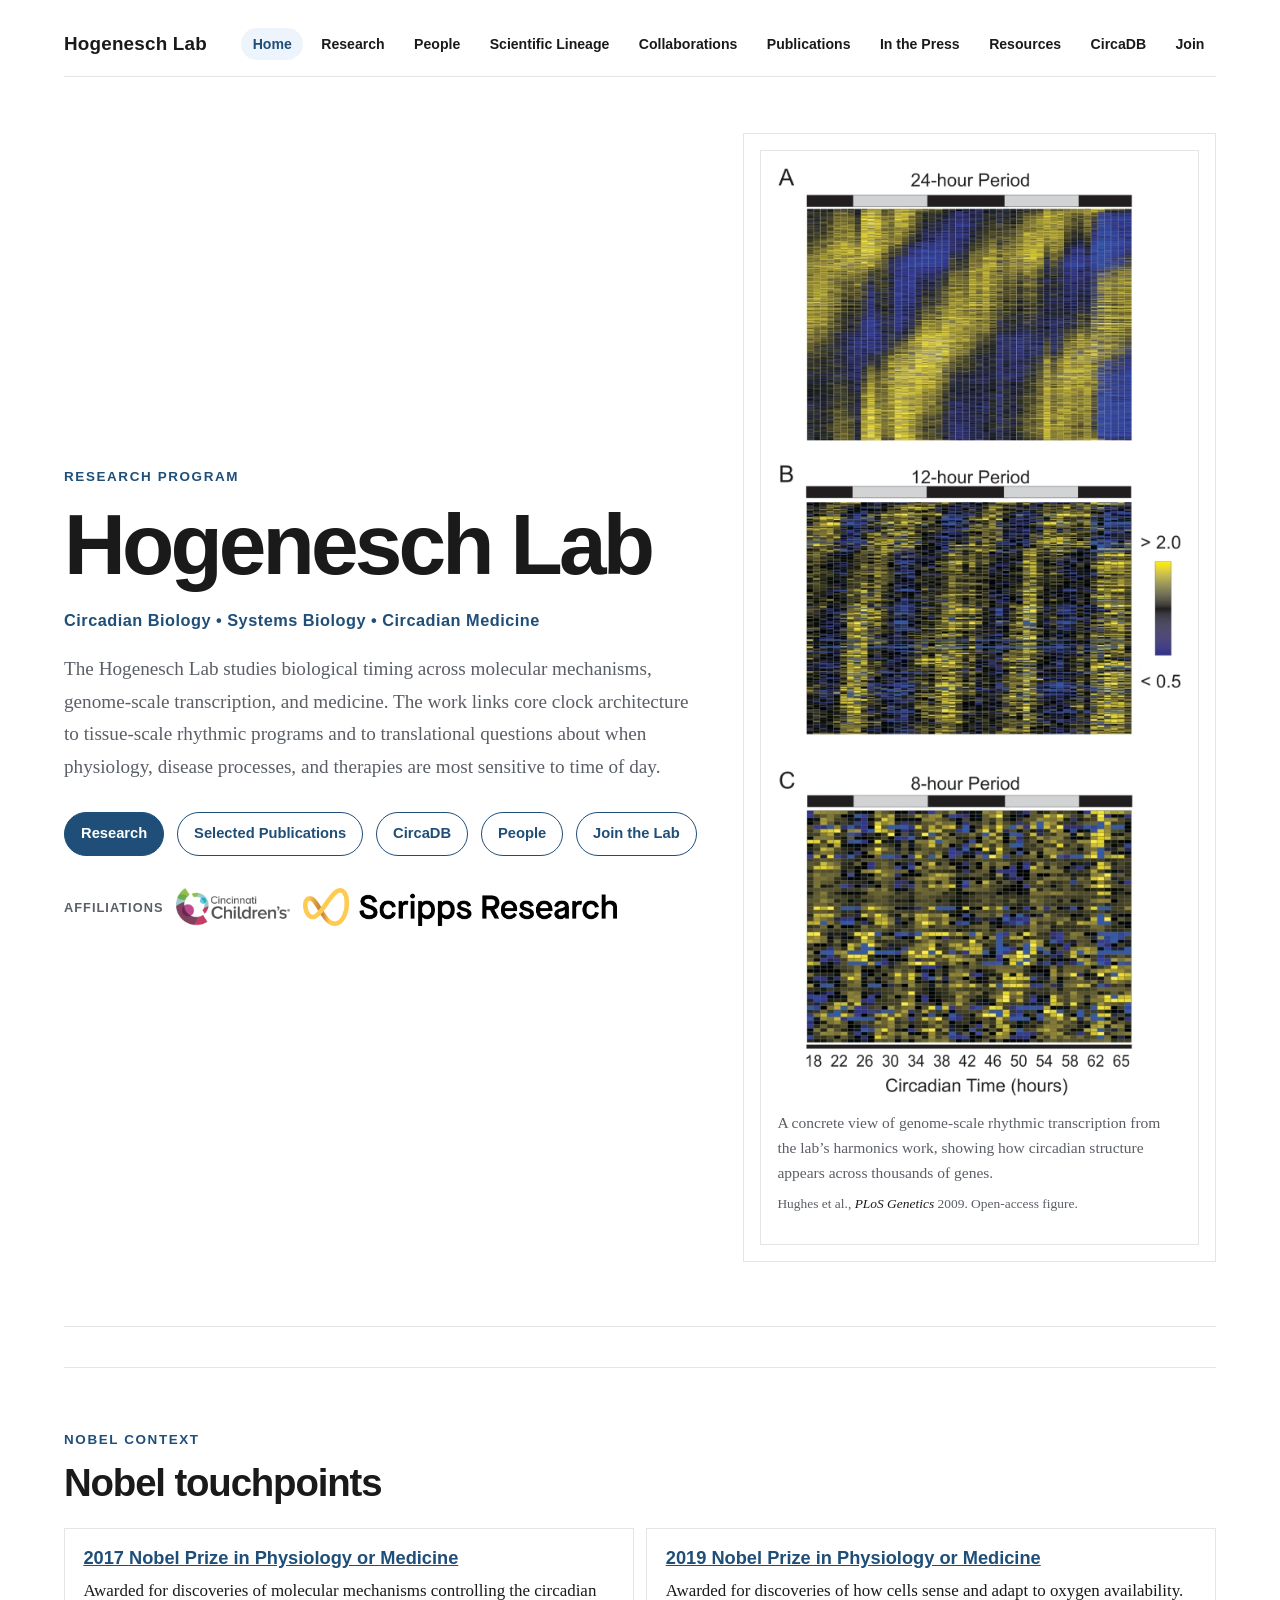
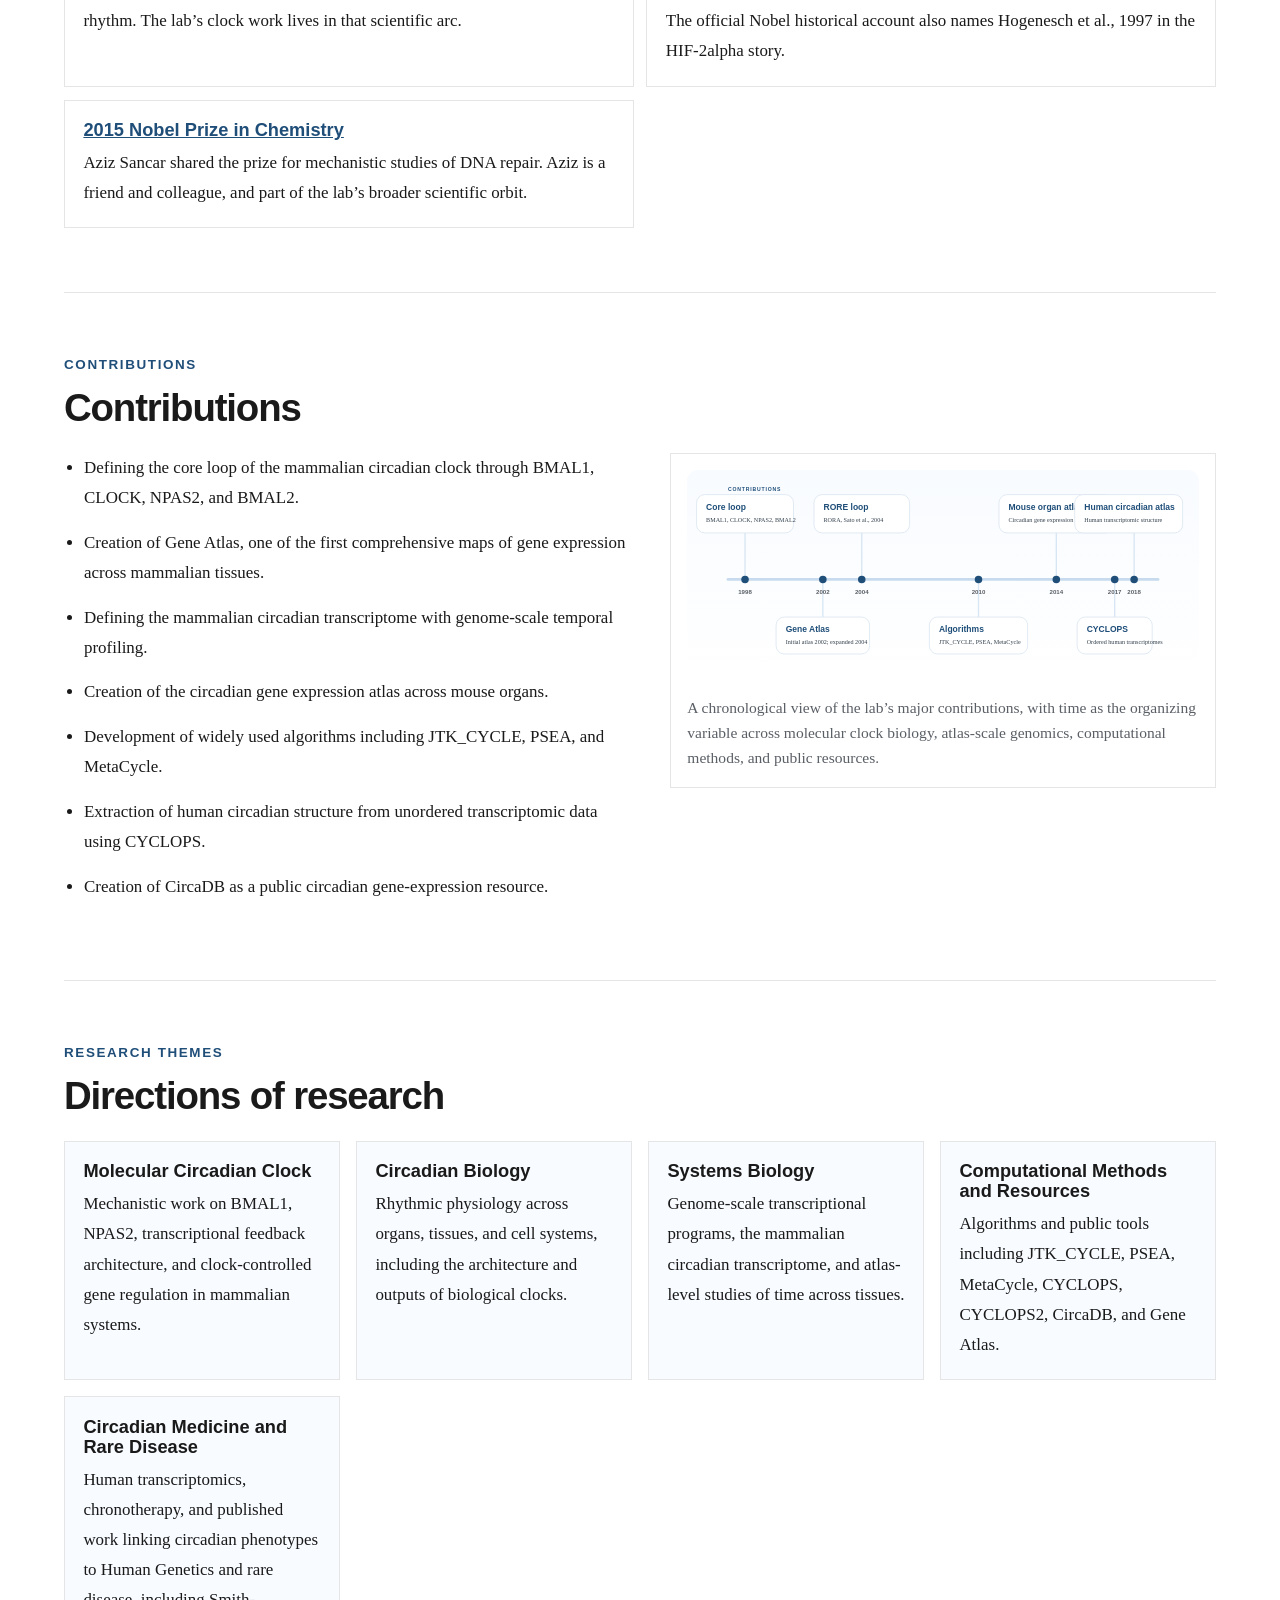
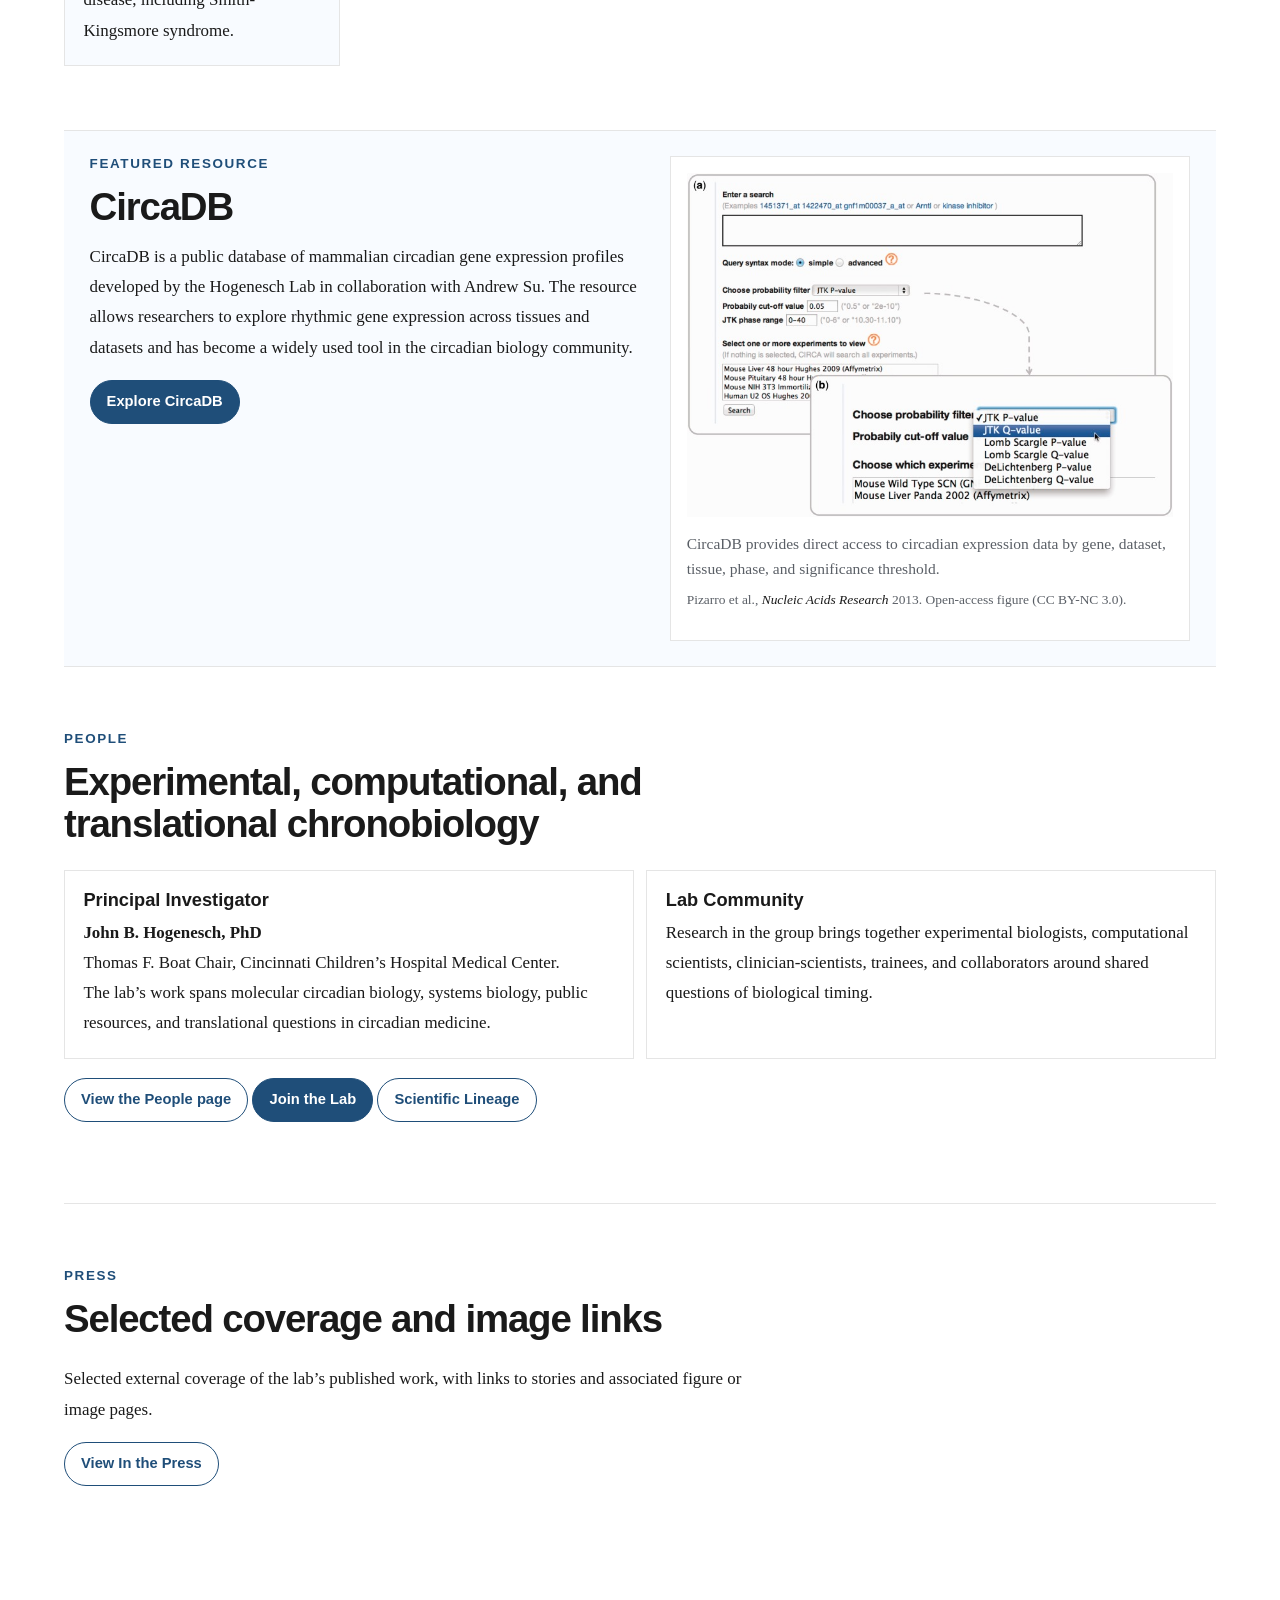
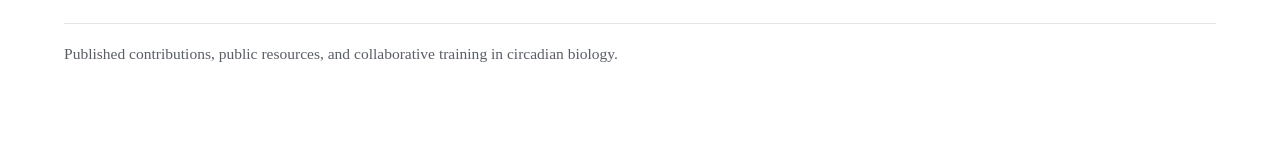
==== index.html @ 043bbde5 "Add Nobel context and HIF framing" ====
<!DOCTYPE html>
<html lang="en">
<head>
  <meta charset="utf-8">
  <meta name="viewport" content="width=device-width, initial-scale=1">
  <title>Hogenesch Lab</title>
  <meta name="description" content="Hogenesch Lab studies circadian
biology, systems biology, and circadian medicine, with contributions in
molecular clocks, functional genomics, algorithms, and public
resources.">
  <meta name="robots" content="index,follow,max-image-preview:large">
  <meta name="theme-color" content="#1f4e79">
  <link rel="canonical" href="https://hogeneschlab.org/">
  <meta property="og:type" content="website">
  <meta property="og:site_name" content="Hogenesch Lab">
  <meta property="og:title" content="Hogenesch Lab">
  <meta property="og:description" content="Hogenesch Lab studies
circadian biology, systems biology, and circadian medicine, with
contributions in molecular clocks, functional genomics, algorithms, and
public resources.">
  <meta property="og:url" content="https://hogeneschlab.org/">
  <meta property="og:image" content="https://hogeneschlab.org/assets/images/landmark-contributions-map.png?v=20260314-4">
  <meta name="twitter:card" content="summary_large_image">
  <meta name="twitter:title" content="Hogenesch Lab">
  <meta name="twitter:description" content="Hogenesch Lab studies
circadian biology, systems biology, and circadian medicine, with
contributions in molecular clocks, functional genomics, algorithms, and
public resources.">
  <meta name="twitter:image" content="https://hogeneschlab.org/assets/images/landmark-contributions-map.png?v=20260314-4">
  <link rel="stylesheet" href="styles.css?v=20260318-1">
</head>
<body>
<div class="masthead">
<a class="site-title" href="index.html">Hogenesch Lab</a>
<nav class="site-nav" aria-label="Primary">
<a class="active" href="index.html">Home</a>
<a href="research.html">Research</a> <a href="people.html">People</a>
<a href="lineage.html">Scientific Lineage</a>
<a href="collaborations.html">Collaborations</a>
<a href="publications.html">Publications</a> <a href="press.html">In the
Press</a> <a href="resources.html">Resources</a>
<a href="http://circadb.hogeneschlab.org/" target="_blank" rel="noopener">CircaDB</a>
<a href="join.html">Join</a>
</nav>
</div>
<header class="hero home-hero">
<div class="hero-copy">
<p class="eyebrow">
Research program
</p>
<h1>
Hogenesch Lab
</h1>
<p class="hero-subtitle">
Circadian Biology • Systems Biology • Circadian Medicine
</p>
<p class="lede">
The Hogenesch Lab studies biological timing across molecular mechanisms,
genome-scale transcription, and medicine. The work links core clock
architecture to tissue-scale rhythmic programs and to translational
questions about when physiology, disease processes, and therapies are
most sensitive to time of day.
</p>
<div class="hero-actions">
<p><a class="button" href="research.html">Research</a>
<a class="button button-secondary" href="publications.html">Selected
Publications</a>
<a class="button button-secondary" href="http://circadb.hogeneschlab.org/" target="_blank" rel="noopener">CircaDB</a>
<a class="button button-secondary" href="people.html">People</a>
<a class="button button-secondary" href="join.html">Join the Lab</a></p>
</div>
<div class="logo-strip">
<p><span class="logo-strip-label">Affiliations</span>
<img src="assets/images/cchmc-logo.png?v=20260309-1" alt="Cincinnati Children's Hospital Medical Center logo" />
<img src="assets/images/scripps-logo.png?v=20260309-1" alt="Scripps Research logo" /></p>
</div>
</div>
<div class="hero-media">
<figure class="feature-figure">
<img src="assets/images/hughes-2009-harmonics-heatmap.jpg?v=20260318-1" alt="Heatmap from the lab's 2009 harmonics paper showing 24-hour, 12-hour, and 8-hour transcriptional structure across mammalian genes." />
<figcaption>
A concrete view of genome-scale rhythmic transcription from the lab’s
harmonics work, showing how circadian structure appears across thousands
of genes.
</figcaption>
<p class="visual-source">
Hughes et al., <em>PLoS Genetics</em> 2009. Open-access figure.
</p>
</figure>
</div>
</header>
<section class="section">
<div class="section-head">
<p class="eyebrow">
Nobel Context
</p>
<h2>
Nobel touchpoints
</h2>
</div>
<div class="preview-grid">
<div class="preview-card">
<h3>
<a href="https://www.nobelprize.org/prizes/medicine/2017/summary/" target="_blank" rel="noopener">2017
Nobel Prize in Physiology or Medicine</a>
</h3>
<p>
Awarded for discoveries of molecular mechanisms controlling the
circadian rhythm. The lab’s clock work lives in that scientific arc.
</p>
</div>
<div class="preview-card">
<h3>
<a href="https://www.nobelprize.org/prizes/medicine/2019/summary/" target="_blank" rel="noopener">2019
Nobel Prize in Physiology or Medicine</a>
</h3>
<p>
Awarded for discoveries of how cells sense and adapt to oxygen
availability. The official Nobel historical account also names Hogenesch
et al., 1997 in the HIF-2alpha story.
</p>
</div>
<div class="preview-card">
<h3>
<a href="https://www.nobelprize.org/prizes/chemistry/2015/summary/" target="_blank" rel="noopener">2015
Nobel Prize in Chemistry</a>
</h3>
<p>
Aziz Sancar shared the prize for mechanistic studies of DNA repair. Aziz
is a friend and colleague, and part of the lab’s broader scientific
orbit.
</p>
</div>
</div>
</section>
<section class="section">
<div class="section-head">
<p class="eyebrow">
Contributions
</p>
<h2>
Contributions
</h2>
</div>
<div class="landmark-shell">
<div>
<ul class="landmark-list">
<li>
Defining the core loop of the mammalian circadian clock through BMAL1,
CLOCK, NPAS2, and BMAL2.
</li>
<li>
Creation of Gene Atlas, one of the first comprehensive maps of gene
expression across mammalian tissues.
</li>
<li>
Defining the mammalian circadian transcriptome with genome-scale
temporal profiling.
</li>
<li>
Creation of the circadian gene expression atlas across mouse organs.
</li>
<li>
Development of widely used algorithms including JTK_CYCLE, PSEA, and
MetaCycle.
</li>
<li>
Extraction of human circadian structure from unordered transcriptomic
data using CYCLOPS.
</li>
<li>
Creation of CircaDB as a public circadian gene-expression resource.
</li>
</ul>
</div>
<figure class="feature-figure">
<img src="assets/images/landmark-contributions-map.svg?v=20260318-1" alt="Chronological timeline showing the lab's contributions across clock biology, atlases, algorithms, human ordering, and public resources." />
<figcaption>
A chronological view of the lab’s major contributions, with time as the
organizing variable across molecular clock biology, atlas-scale
genomics, computational methods, and public resources.
</figcaption>
</figure>
</div>
</section>
<section class="section">
<div class="section-head">
<p class="eyebrow">
Research Themes
</p>
<h2>
Directions of research
</h2>
</div>
<div class="theme-grid">
<div class="theme-card">
<h3>
Molecular Circadian Clock
</h3>
<p>
Mechanistic work on BMAL1, NPAS2, transcriptional feedback architecture,
and clock-controlled gene regulation in mammalian systems.
</p>
</div>
<div class="theme-card">
<h3>
Circadian Biology
</h3>
<p>
Rhythmic physiology across organs, tissues, and cell systems, including
the architecture and outputs of biological clocks.
</p>
</div>
<div class="theme-card">
<h3>
Systems Biology
</h3>
<p>
Genome-scale transcriptional programs, the mammalian circadian
transcriptome, and atlas-level studies of time across tissues.
</p>
</div>
<div class="theme-card">
<h3>
Computational Methods and Resources
</h3>
<p>
Algorithms and public tools including JTK_CYCLE, PSEA, MetaCycle,
CYCLOPS, CYCLOPS2, CircaDB, and Gene Atlas.
</p>
</div>
<div class="theme-card">
<h3>
Circadian Medicine and Rare Disease
</h3>
<p>
Human transcriptomics, chronotherapy, and published work linking
circadian phenotypes to Human Genetics and rare disease, including
Smith-Kingsmore syndrome.
</p>
</div>
</div>
</section>
<section class="section feature-section">
<div class="feature-copy">
<p class="eyebrow">
Featured Resource
</p>
<h2>
CircaDB
</h2>
<p>
CircaDB is a public database of mammalian circadian gene expression
profiles developed by the Hogenesch Lab in collaboration with Andrew Su.
The resource allows researchers to explore rhythmic gene expression
across tissues and datasets and has become a widely used tool in the
circadian biology community.
</p>
<div class="feature-links">
<p><a class="button" href="http://circadb.hogeneschlab.org/" target="_blank" rel="noopener">Explore
CircaDB</a></p>
</div>
</div>
<div class="feature-media">
<figure class="feature-figure">
<img src="assets/images/circadb-query-2013.jpg?v=20260309-1" alt="Published CircaDB query interface." />
<figcaption>
CircaDB provides direct access to circadian expression data by gene,
dataset, tissue, phase, and significance threshold.
</figcaption>
<p class="visual-source">
Pizarro et al., <em>Nucleic Acids Research</em> 2013. Open-access figure
(CC BY-NC 3.0).
</p>
</figure>
</div>
</section>
<section class="section">
<div class="section-head">
<p class="eyebrow">
People
</p>
<h2>
Experimental, computational, and translational chronobiology
</h2>
</div>
<div class="preview-grid">
<div class="preview-card">
<h3>
Principal Investigator
</h3>
<p>
<strong>John B. Hogenesch, PhD</strong>
</p>
<p>
Thomas F. Boat Chair, Cincinnati Children’s Hospital Medical Center.
</p>
<p>
The lab’s work spans molecular circadian biology, systems biology,
public resources, and translational questions in circadian medicine.
</p>
</div>
<div class="preview-card">
<h3>
Lab Community
</h3>
<p>
Research in the group brings together experimental biologists,
computational scientists, clinician-scientists, trainees, and
collaborators around shared questions of biological timing.
</p>
</div>
</div>
<div class="preview-actions">
<p><a class="button button-secondary" href="people.html">View the People
page</a> <a class="button" href="join.html">Join the Lab</a>
<a class="button button-secondary" href="lineage.html">Scientific
Lineage</a></p>
</div>
</section>
<section class="section">
<div class="section-head">
<p class="eyebrow">
Press
</p>
<h2>
Selected coverage and image links
</h2>
</div>
<p>
Selected external coverage of the lab’s published work, with links to
stories and associated figure or image pages.
</p>
<p>
<a class="button button-secondary" href="press.html">View In the
Press</a>
</p>
</section>
<footer class="page-footer">
<p>
Published contributions, public resources, and collaborative training in
circadian biology.
</p>
</footer>
</body>
</html>
---- styles.css ----
:root {
  --bg: #ffffff;
  --surface: #f8fbff;
  --ink: #1a1a1a;
  --muted: #5a5f66;
  --line: #e5e5e5;
  --accent: #1f4e79;
  --accent-soft: #edf4fb;
  --serif: "Source Serif Pro", Georgia, "Times New Roman", serif;
  --sans: Inter, "Helvetica Neue", Arial, sans-serif;
}

html {
  background: var(--bg);
}

body {
  margin: 0 auto;
  max-width: 72rem;
  padding: 1.75rem 1.5rem 5rem;
  color: var(--ink);
  background: var(--bg);
  font: 1.06rem/1.78 var(--serif);
}

.masthead {
  display: flex;
  flex-wrap: wrap;
  justify-content: space-between;
  align-items: center;
  gap: 1rem 2rem;
  padding-bottom: 1rem;
  margin-bottom: 3.5rem;
  border-bottom: 1px solid var(--line);
}

.site-title {
  color: var(--ink);
  text-decoration: none;
  font: 700 1.18rem/1.2 var(--sans);
  letter-spacing: 0.01em;
}

.site-nav {
  display: flex;
  flex-wrap: wrap;
  gap: 0.4rem;
  align-items: center;
  font: 600 0.88rem/1.2 var(--sans);
}

.site-nav a {
  padding: 0.48rem 0.72rem;
  border-radius: 999px;
  color: var(--ink);
  text-decoration: none;
}

.site-nav a:hover,
.site-nav a.active {
  background: var(--accent-soft);
  color: var(--accent);
}

.hero,
.page-header {
  margin-bottom: 2.5rem;
}

.home-hero {
  display: grid;
  grid-template-columns: minmax(0, 1.15fr) minmax(18rem, 0.85fr);
  gap: 2.5rem;
  align-items: center;
  padding-bottom: 4rem;
  border-bottom: 1px solid var(--line);
}

.eyebrow {
  margin: 0 0 0.85rem;
  color: var(--accent);
  font: 700 0.84rem/1.2 var(--sans);
  letter-spacing: 0.12em;
  text-transform: uppercase;
}

h1,
h2,
h3 {
  margin: 0;
  color: var(--ink);
  font-family: var(--sans);
  line-height: 1.1;
}

h1 {
  font-size: clamp(3rem, 7vw, 5.35rem);
  letter-spacing: -0.045em;
}

h2 {
  margin-top: 2.8rem;
  margin-bottom: 0.85rem;
  font-size: clamp(1.8rem, 3vw, 2.5rem);
  letter-spacing: -0.03em;
}

h3 {
  margin-top: 1.6rem;
  margin-bottom: 0.5rem;
  font-size: 1.14rem;
}

.hero-subtitle {
  margin: 1rem 0 0;
  color: var(--accent);
  font: 600 1.02rem/1.5 var(--sans);
  letter-spacing: 0.03em;
}

.lede {
  max-width: 42rem;
  margin: 1.25rem 0 0;
  color: var(--muted);
  font-size: 1.2rem;
  line-height: 1.7;
}

p,
ul,
ol {
  max-width: 44rem;
  margin-top: 0;
}

a {
  color: var(--accent);
}

img {
  display: block;
  max-width: 100%;
  height: auto;
}

.hero-actions,
.logo-strip,
.feature-links,
.preview-actions,
.preview-grid,
.resource-grid {
  display: flex;
  flex-wrap: wrap;
  gap: 0.8rem;
}

.hero-actions {
  margin-top: 1.75rem;
}

.button {
  display: inline-block;
  padding: 0.78rem 1rem;
  border: 1px solid var(--accent);
  border-radius: 999px;
  background: var(--accent);
  color: #ffffff;
  text-decoration: none;
  font: 600 0.92rem/1.2 var(--sans);
}

.button:hover {
  background: #173b5c;
  border-color: #173b5c;
}

.button-secondary {
  background: transparent;
  color: var(--accent);
}

.button-secondary:hover {
  background: var(--accent-soft);
  color: var(--accent);
  border-color: var(--accent);
}

.logo-strip {
  align-items: center;
  margin-top: 2rem;
}

.logo-strip > p,
.hero-actions > p,
.feature-links > p,
.preview-grid > p,
.resource-grid > p {
  display: contents;
  margin: 0;
}

.logo-strip-label {
  color: var(--muted);
  font: 600 0.8rem/1.2 var(--sans);
  letter-spacing: 0.08em;
  text-transform: uppercase;
}

.logo-strip img {
  max-height: 2.4rem;
  width: auto;
}

.research-logo-strip {
  margin-top: 1.2rem;
  margin-bottom: 1.1rem;
}

.hero-media,
.feature-figure,
.preview-card,
.resource-card,
.callout {
  background: #ffffff;
  border: 1px solid var(--line);
}

.hero-media {
  padding: 1rem;
}

.feature-figure {
  margin: 0;
  padding: 1rem;
}

.feature-figure img {
  width: 100%;
}

.feature-figure figcaption {
  margin-top: 0.9rem;
  color: var(--muted);
  font-size: 0.97rem;
  line-height: 1.6;
}

.visual-source {
  margin-top: 0.55rem;
  color: var(--muted);
  font-size: 0.84rem;
  line-height: 1.5;
}

.visual-source em {
  color: var(--ink);
}

.section {
  padding: 4rem 0;
  border-top: 1px solid var(--line);
}

.section-head {
  max-width: 40rem;
  margin-bottom: 1.5rem;
}

.landmark-shell,
.feature-section {
  display: grid;
  grid-template-columns: minmax(0, 1fr) minmax(18rem, 0.95fr);
  gap: 2rem;
  align-items: start;
}

.landmark-list {
  margin: 0;
  padding-left: 1.25rem;
}

.landmark-list li {
  margin: 0 0 0.9rem;
}

.theme-grid {
  display: grid;
  grid-template-columns: repeat(auto-fit, minmax(15.5rem, 1fr));
  gap: 1rem;
}

.theme-card,
.preview-card,
.resource-card {
  padding: 1.2rem 1.15rem;
}

.theme-card p,
.preview-card p,
.resource-card p,
.callout p {
  max-width: none;
  margin-bottom: 0;
}

.section-head h2,
.theme-block h2,
.feature-copy h2,
.callout h2,
.resource-card h2 {
  margin-top: 0;
}

.theme-card h3,
.preview-card h3 {
  margin-top: 0;
}

.theme-card {
  background: var(--surface);
  border: 1px solid var(--line);
}

.feature-section {
  padding: 1.6rem;
  background: var(--surface);
}

.feature-copy p + p {
  margin-top: 0.95rem;
}

.preview-grid {
  display: grid;
  grid-template-columns: repeat(2, minmax(0, 1fr));
}

.section-link {
  margin-top: 1rem;
  font: 600 0.96rem/1.5 var(--sans);
}

.recruit-block {
  max-width: 48rem;
}

.callout {
  padding: 1rem 1.1rem;
  margin: 1.75rem 0 0;
}

.callout h2 {
  margin-bottom: 0.45rem;
  font-size: 1.15rem;
}

.callout p + p {
  margin-top: 0.6rem;
}

.callout-header {
  margin-bottom: 0.9rem;
}

.callout-header h2 {
  margin-bottom: 0;
}

.callout-body-split {
  display: grid;
  grid-template-columns: auto minmax(0, 1fr);
  gap: 1rem;
  align-items: start;
}

.callout-body-split .institution-logo {
  margin-top: 0.1rem;
}

.preview-actions {
  margin-top: 1.2rem;
}

.theme-block {
  padding: 2rem 0;
  border-top: 1px solid var(--line);
}

.theme-list {
  padding-left: 1.2rem;
  margin-bottom: 0;
}

.theme-list li {
  margin-bottom: 0.45rem;
}

.collab-heading {
  display: flex;
  align-items: center;
  gap: 1rem;
  margin-bottom: 1rem;
}

.collab-heading .eyebrow {
  margin-bottom: 0.45rem;
}

.lineage-meta {
  margin: 0.28rem 0 0;
  color: var(--accent);
  font: 600 0.9rem/1.5 var(--sans);
}

.institution-logo {
  display: block;
  width: auto;
  max-width: 13rem;
  max-height: 3.2rem;
}

.resource-grid {
  display: grid;
  grid-template-columns: repeat(3, minmax(0, 1fr));
  gap: 1rem;
  margin-top: 1.2rem;
}

.resource-card-featured {
  background: var(--surface);
  border-color: #cfdceb;
}

.resource-card h2 {
  font-size: 1.16rem;
  letter-spacing: -0.01em;
}

.resource-icon {
  display: block;
  width: 3rem;
  height: 3rem;
  margin-bottom: 0.8rem;
}

.press-links {
  display: grid;
  gap: 0.7rem;
  max-width: 48rem;
}

.press-figure,
.section-figure {
  margin: 1rem 0 1.15rem;
  max-width: 25rem;
}

.press-figure img,
.section-figure img {
  display: block;
  width: 100%;
  height: auto;
  border: 1px solid var(--line);
  background: #ffffff;
}

.press-figure figcaption,
.section-figure figcaption {
  margin-top: 0.45rem;
  color: var(--muted);
  font-size: 0.92rem;
}

.press-link {
  display: inline-flex;
  align-items: center;
  gap: 0.75rem;
  text-decoration: none;
}

.press-mark {
  display: inline-flex;
  min-width: 3.35rem;
  min-height: 2.2rem;
  align-items: center;
  justify-content: center;
  padding: 0.25rem 0.5rem;
  border-radius: 0.6rem;
  border: 1px solid var(--line);
  background: #ffffff;
  flex: 0 0 auto;
}

.press-source-logo {
  display: block;
  max-width: 1.5rem;
  max-height: 1.5rem;
  width: auto;
  height: auto;
}

.press-source-logo-wide {
  max-width: 5.75rem;
  max-height: 1.4rem;
}

.press-source-fallback {
  display: inline-flex;
  align-items: center;
  justify-content: center;
  min-width: 3.35rem;
  min-height: 2.2rem;
  padding: 0.25rem 0.5rem;
  border-radius: 0.6rem;
  border: 1px solid var(--line);
  background: var(--accent-soft);
  color: var(--accent);
  font: 700 0.68rem/1 var(--sans);
  letter-spacing: 0.04em;
  text-align: center;
  white-space: nowrap;
}

.publication-icon-row {
  display: flex;
  flex-wrap: wrap;
  gap: 0.75rem;
  margin: 1rem 0 1.15rem;
}

.publication-icon-row .resource-icon {
  width: 2.5rem;
  height: 2.5rem;
  margin-bottom: 0;
}

.pub-title-with-icon {
  display: inline-flex;
  align-items: center;
  gap: 0.28rem;
}

.pub-inline-icon {
  display: inline-block;
  width: 0.95rem;
  height: 0.95rem;
  min-width: 0.95rem;
  min-height: 0.95rem;
  flex: 0 0 auto;
  vertical-align: -0.06em;
}

.alumni-grid {
  margin-top: 1.2rem;
}

.alumni-card h3 {
  margin-top: 0;
  margin-bottom: 0.35rem;
}

.alumni-role,
.alumni-current,
.alumni-links {
  max-width: none;
}

.alumni-role {
  margin: 0;
  white-space: nowrap;
  color: var(--accent);
  font: 600 0.92rem/1.5 var(--sans);
}

.alumni-current {
  margin-top: 0.55rem;
}

.alumni-links {
  margin-top: 0.8rem;
  font: 600 0.9rem/1.5 var(--sans);
}

.alumni-links a + a {
  margin-left: 0.7rem;
}

.profile-links {
  margin-top: 0.8rem;
  font: 600 0.92rem/1.5 var(--sans);
}

.profile-links a + a {
  margin-left: 0.85rem;
}

.inline-icon {
  width: 0.95rem;
  height: 0.95rem;
  margin-left: 0.3rem;
  vertical-align: -0.08rem;
}

.alumni-intro {
  max-width: 52rem;
}

.alumni-group {
  padding-top: 1.6rem;
  border-top: 1px solid var(--line);
}

.alumni-group h3 {
  margin-top: 0;
}

.alumni-headline {
  display: grid;
  grid-template-columns: minmax(0, 1fr) auto;
  align-items: baseline;
  column-gap: 1.4rem;
  row-gap: 0.2rem;
}

.alumni-headline strong {
  min-width: 0;
}

.alumni-role {
  justify-self: end;
}

@media (max-width: 720px) {
  .alumni-headline {
    grid-template-columns: 1fr;
    row-gap: 0.1rem;
  }

  .alumni-role {
    justify-self: start;
  }
}

.alumni-list {
  list-style: none;
  margin: 0.9rem 0 0;
  padding: 0;
}

.alumni-list li {
  display: flex;
  flex-direction: column;
  padding: 0.85rem 0;
  border-bottom: 1px solid var(--line);
}

.alumni-list li:last-child {
  border-bottom: 0;
}

.alumni-meta,
.alumni-current-line,
.alumni-honor,
.alumni-entry-links {
  display: block;
  max-width: none;
}

.alumni-meta {
  order: 3;
  margin-top: 0.12rem;
  color: var(--muted);
  font: 500 0.9rem/1.5 var(--sans);
}

.alumni-list-current .alumni-meta {
  color: var(--accent);
  font-weight: 600;
}

.alumni-current-line {
  order: 2;
  margin-top: 0.3rem;
  color: var(--ink);
  font: 600 0.95rem/1.55 var(--sans);
  position: relative;
  padding-left: 1.35rem;
}

.alumni-current-line::before {
  content: "";
  position: absolute;
  left: 0;
  top: 0.34rem;
  width: 0.88rem;
  height: 0.88rem;
  background: no-repeat center/contain url("data:image/svg+xml,%3Csvg xmlns='http://www.w3.org/2000/svg' viewBox='0 0 16 16'%3E%3Cpath fill='%231f4e79' d='M5 2.5A1.5 1.5 0 0 1 6.5 1h3A1.5 1.5 0 0 1 11 2.5V4h1.75A1.25 1.25 0 0 1 14 5.25v6.5A1.25 1.25 0 0 1 12.75 13h-9.5A1.25 1.25 0 0 1 2 11.75v-6.5A1.25 1.25 0 0 1 3.25 4H5V2.5ZM6 4h4V2.75a.25.25 0 0 0-.25-.25h-3.5A.25.25 0 0 0 6 2.75V4Z'/%3E%3C/svg%3E");
  opacity: 0.82;
}

.alumni-honor {
  order: 4;
  margin-top: 0.22rem;
  color: var(--accent);
  font: 600 0.88rem/1.5 var(--sans);
}

.alumni-entry-links {
  order: 5;
  margin-top: 0.4rem;
  font: 600 0.88rem/1.5 var(--sans);
}

.placeholder {
  color: var(--muted);
  font-style: italic;
}

.name-grid {
  display: grid;
  grid-template-columns: repeat(2, minmax(0, 1fr));
  gap: 0.35rem 1.4rem;
  padding-left: 1.2rem;
}

.page-footer {
  margin-top: 3.5rem;
  padding-top: 1rem;
  border-top: 1px solid var(--line);
  color: var(--muted);
  font-size: 0.97rem;
}

@media (max-width: 60rem) {
  .home-hero,
  .landmark-shell,
  .feature-section,
  .resource-grid,
  .theme-grid,
  .preview-grid {
    grid-template-columns: 1fr;
  }
}

@media (max-width: 42rem) {
  body {
    padding: 1.15rem 1rem 3.5rem;
  }

  .masthead {
    margin-bottom: 2.5rem;
  }

  h1 {
    font-size: 2.8rem;
  }

  .lede {
    font-size: 1.1rem;
  }

  .button {
    width: 100%;
    text-align: center;
  }

  .collab-heading {
    flex-direction: column;
    align-items: flex-start;
  }

  .callout-body-split {
    grid-template-columns: 1fr;
  }

  .name-grid {
    grid-template-columns: 1fr;
  }
}
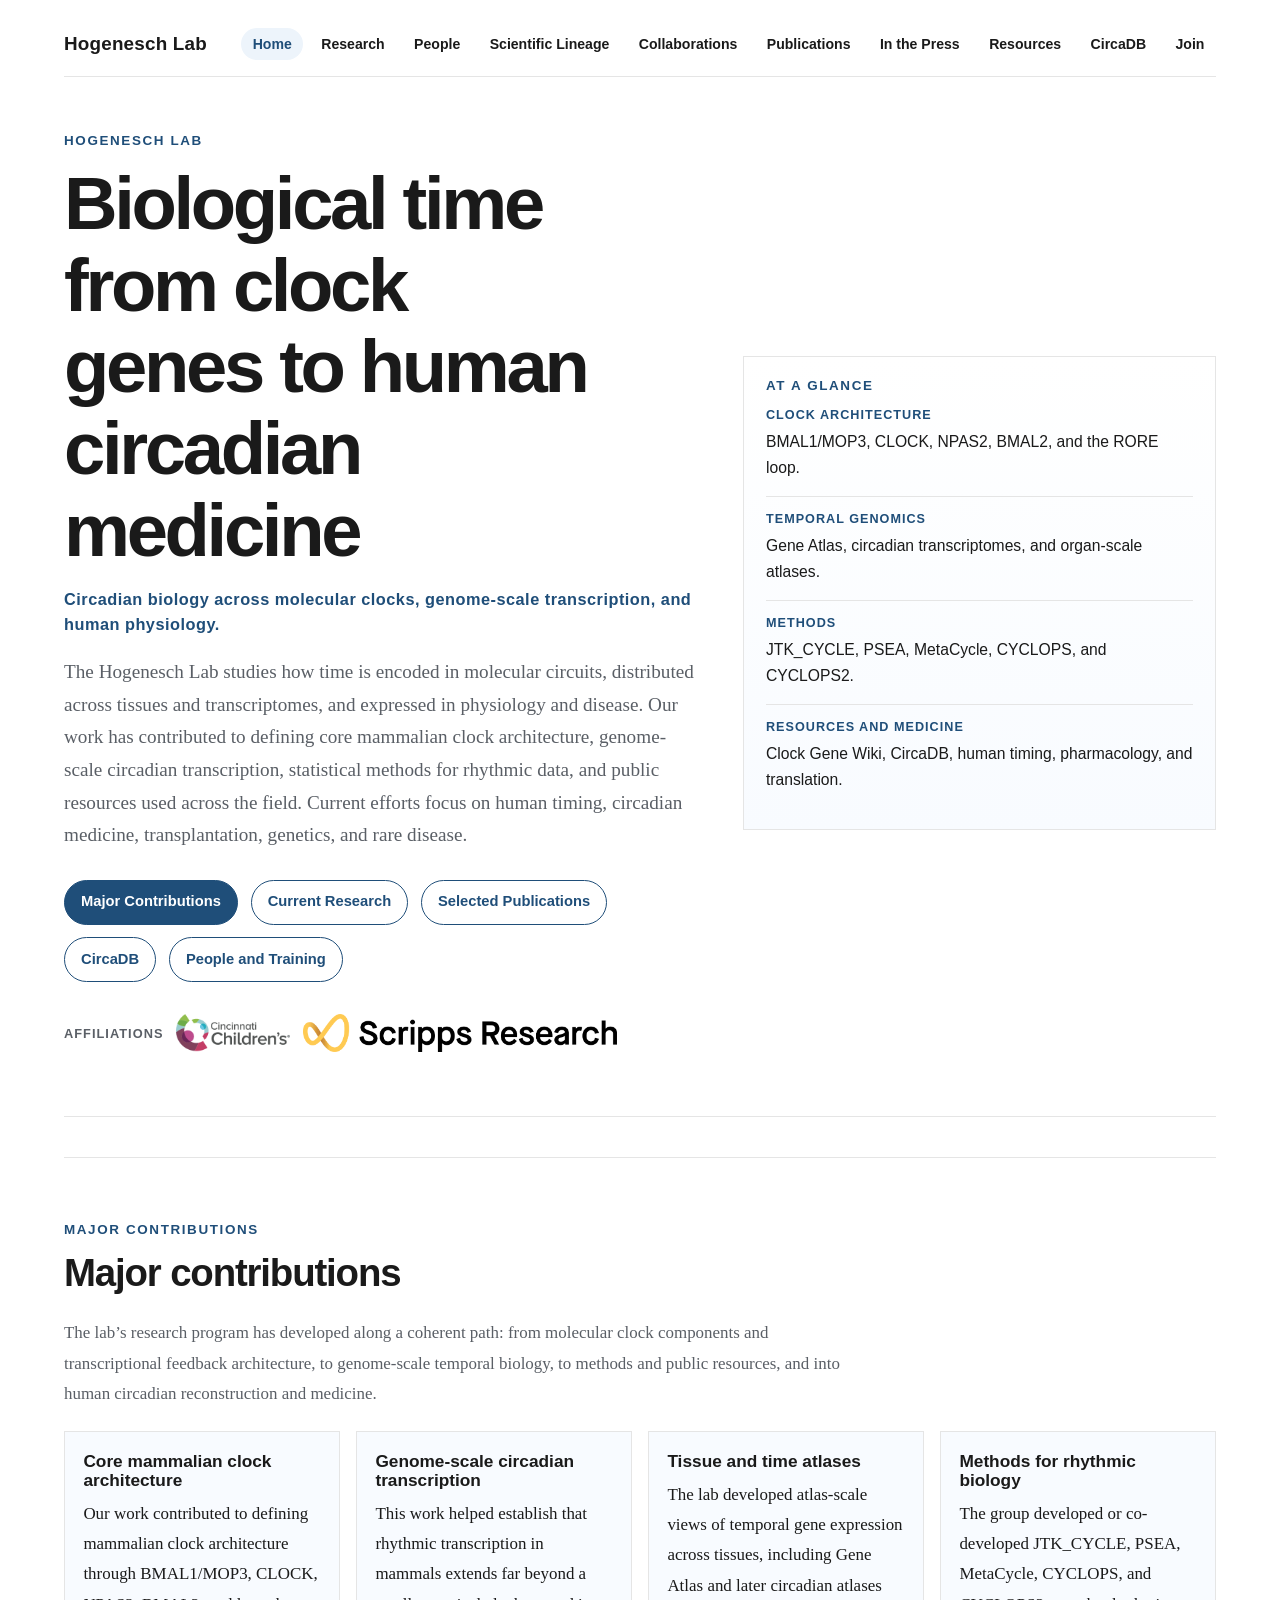
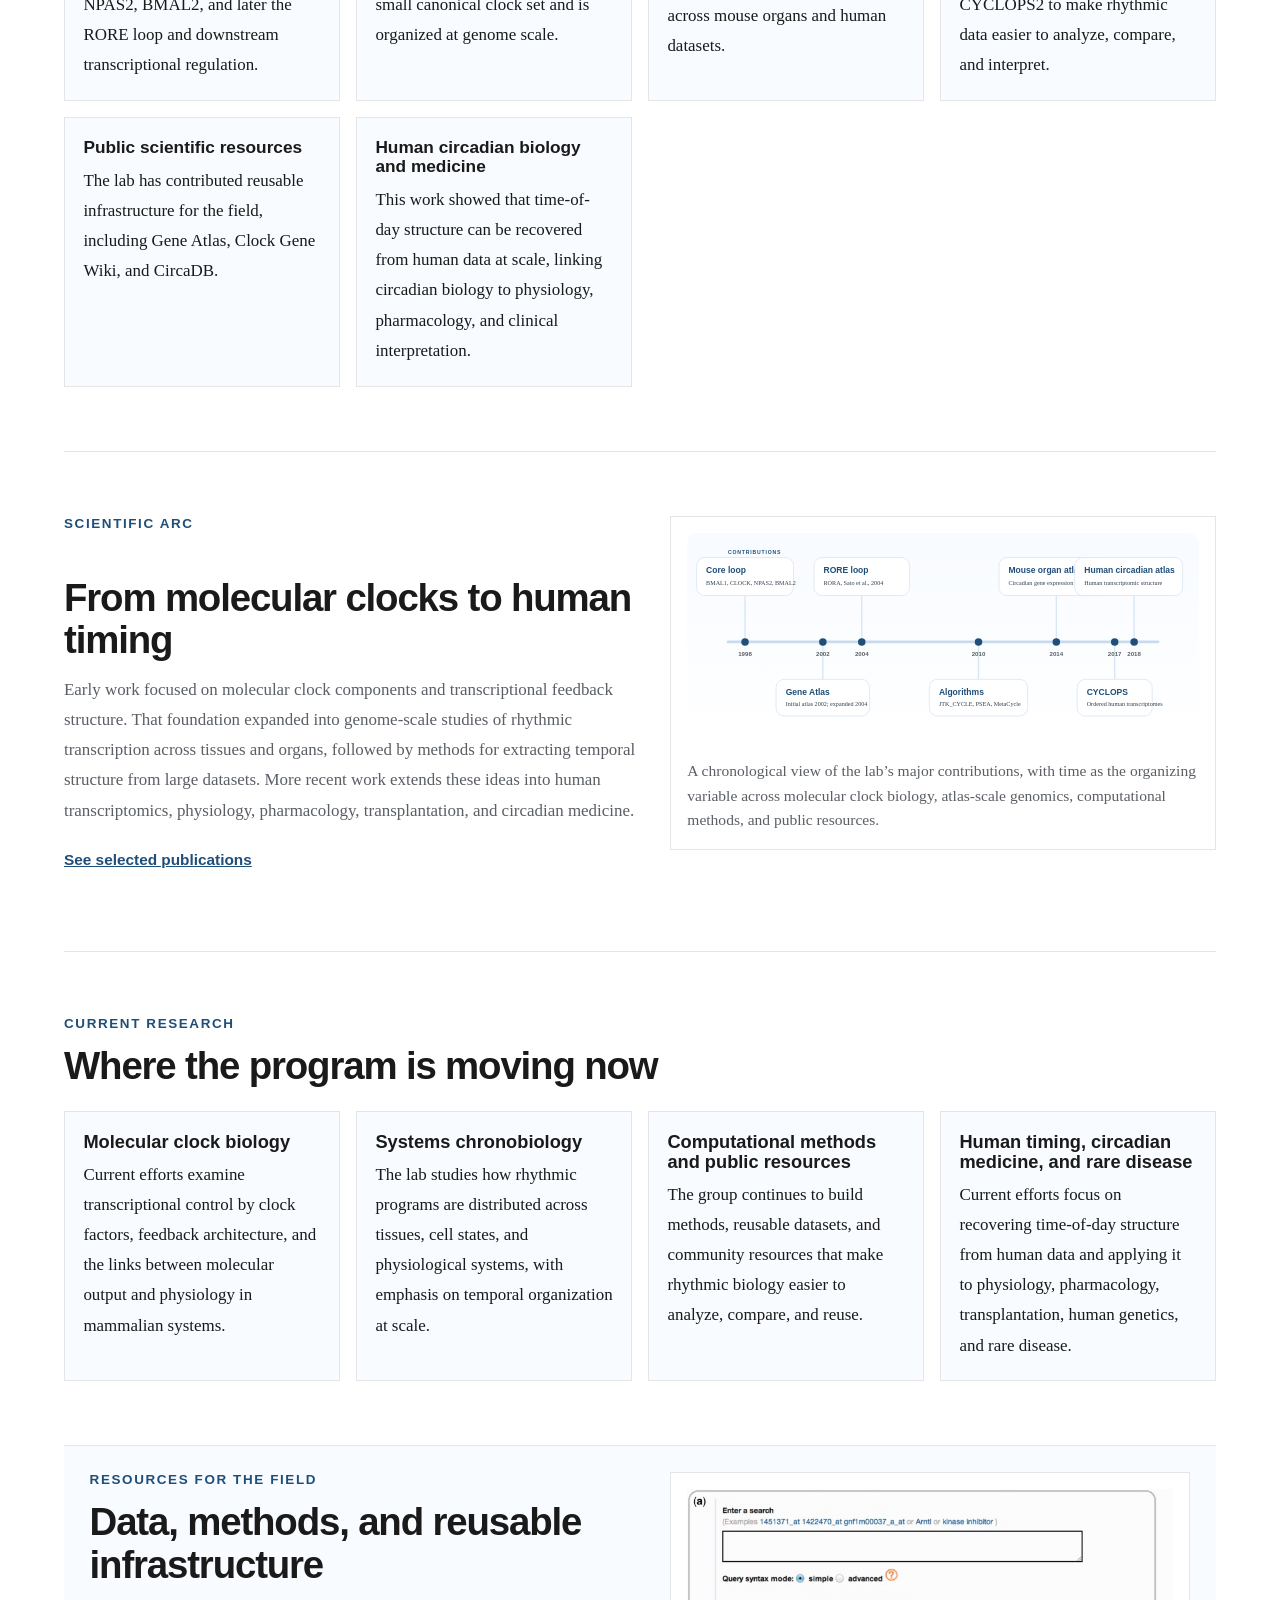
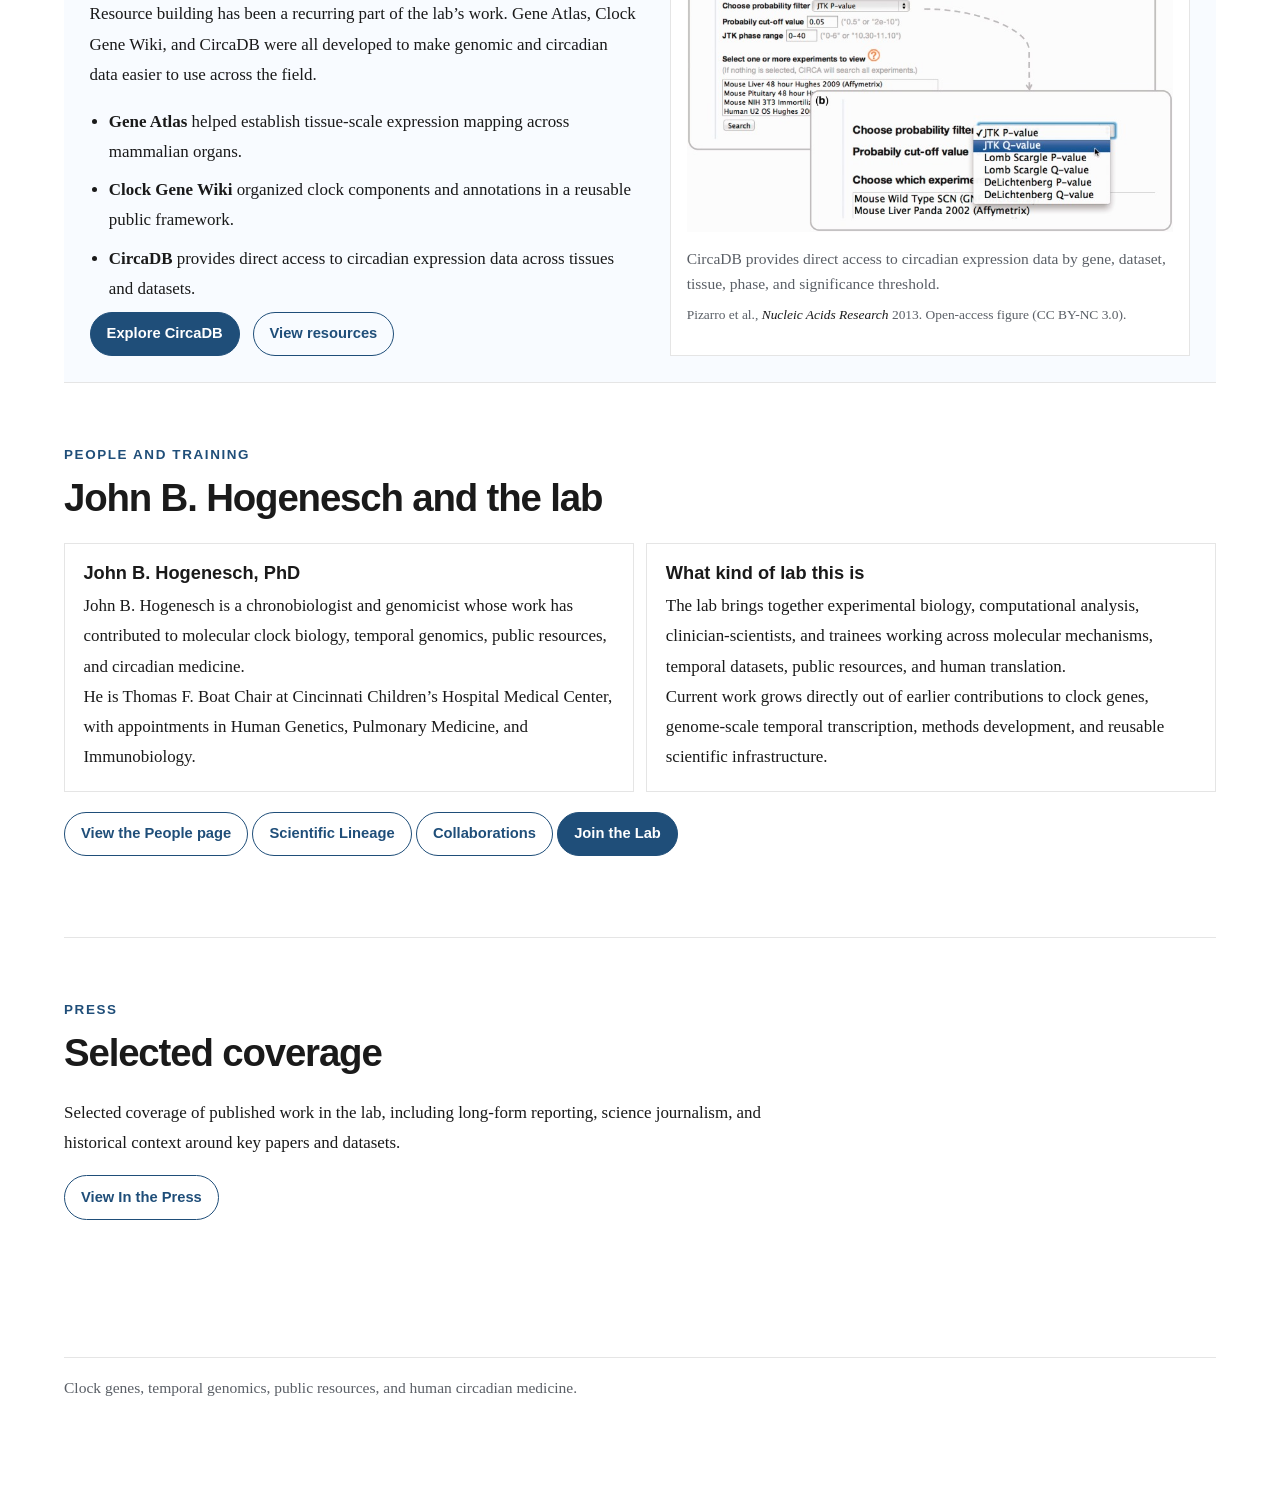
==== commit 00d081de: "Rewrite homepage for clearer scientific arc and major contributions" ====
--- a/index.html
+++ b/index.html
@@ -4,10 +4,10 @@
   <meta charset="utf-8">
   <meta name="viewport" content="width=device-width, initial-scale=1">
   <title>Hogenesch Lab</title>
-  <meta name="description" content="Hogenesch Lab studies circadian
-biology, systems biology, and circadian medicine, with contributions in
-molecular clocks, functional genomics, algorithms, and public
-resources.">
+  <meta name="description" content="Hogenesch Lab studies biological
+time from molecular clock genes to human circadian medicine, with
+contributions in clock architecture, temporal genomics, methods, and
+public resources.">
   <meta name="robots" content="index,follow,max-image-preview:large">
   <meta name="theme-color" content="#1f4e79">
   <link rel="canonical" href="https://hogeneschlab.org/">
@@ -15,19 +15,19 @@
   <meta property="og:site_name" content="Hogenesch Lab">
   <meta property="og:title" content="Hogenesch Lab">
   <meta property="og:description" content="Hogenesch Lab studies
-circadian biology, systems biology, and circadian medicine, with
-contributions in molecular clocks, functional genomics, algorithms, and
-public resources.">
+biological time from molecular clock genes to human circadian medicine,
+with contributions in clock architecture, temporal genomics, methods,
+and public resources.">
   <meta property="og:url" content="https://hogeneschlab.org/">
   <meta property="og:image" content="https://hogeneschlab.org/assets/images/landmark-contributions-map.png?v=20260314-4">
   <meta name="twitter:card" content="summary_large_image">
   <meta name="twitter:title" content="Hogenesch Lab">
   <meta name="twitter:description" content="Hogenesch Lab studies
-circadian biology, systems biology, and circadian medicine, with
-contributions in molecular clocks, functional genomics, algorithms, and
-public resources.">
+biological time from molecular clock genes to human circadian medicine,
+with contributions in clock architecture, temporal genomics, methods,
+and public resources.">
   <meta name="twitter:image" content="https://hogeneschlab.org/assets/images/landmark-contributions-map.png?v=20260314-4">
-  <link rel="stylesheet" href="styles.css?v=20260318-1">
+  <link rel="stylesheet" href="styles.css?v=20260328-1">
 </head>
 <body>
 <div class="masthead">
@@ -46,28 +46,33 @@
 <header class="hero home-hero">
 <div class="hero-copy">
 <p class="eyebrow">
-Research program
+Hogenesch Lab
 </p>
 <h1>
-Hogenesch Lab
+Biological time from clock genes to human circadian medicine
 </h1>
 <p class="hero-subtitle">
-Circadian Biology • Systems Biology • Circadian Medicine
+Circadian biology across molecular clocks, genome-scale transcription,
+and human physiology.
 </p>
 <p class="lede">
-The Hogenesch Lab studies biological timing across molecular mechanisms,
-genome-scale transcription, and medicine. The work links core clock
-architecture to tissue-scale rhythmic programs and to translational
-questions about when physiology, disease processes, and therapies are
-most sensitive to time of day.
+The Hogenesch Lab studies how time is encoded in molecular circuits,
+distributed across tissues and transcriptomes, and expressed in
+physiology and disease. Our work has contributed to defining core
+mammalian clock architecture, genome-scale circadian transcription,
+statistical methods for rhythmic data, and public resources used across
+the field. Current efforts focus on human timing, circadian medicine,
+transplantation, genetics, and rare disease.
 </p>
 <div class="hero-actions">
-<p><a class="button" href="research.html">Research</a>
+<p><a class="button" href="#contributions">Major Contributions</a>
+<a class="button button-secondary" href="#current-research">Current
+Research</a>
 <a class="button button-secondary" href="publications.html">Selected
 Publications</a>
 <a class="button button-secondary" href="http://circadb.hogeneschlab.org/" target="_blank" rel="noopener">CircaDB</a>
-<a class="button button-secondary" href="people.html">People</a>
-<a class="button button-secondary" href="join.html">Join the Lab</a></p>
+<a class="button button-secondary" href="people.html">People and
+Training</a></p>
 </div>
 <div class="logo-strip">
 <p><span class="logo-strip-label">Affiliations</span>
@@ -75,103 +80,143 @@
 <img src="assets/images/scripps-logo.png?v=20260309-1" alt="Scripps Research logo" /></p>
 </div>
 </div>
-<div class="hero-media">
-<figure class="feature-figure">
-<img src="assets/images/hughes-2009-harmonics-heatmap.jpg?v=20260318-1" alt="Heatmap from the lab's 2009 harmonics paper showing 24-hour, 12-hour, and 8-hour transcriptional structure across mammalian genes." />
-<figcaption>
-A concrete view of genome-scale rhythmic transcription from the lab’s
-harmonics work, showing how circadian structure appears across thousands
-of genes.
-</figcaption>
-<p class="visual-source">
-Hughes et al., <em>PLoS Genetics</em> 2009. Open-access figure.
-</p>
-</figure>
+<div class="hero-panel">
+<p class="eyebrow">
+At a glance
+</p>
+<div class="signal-list">
+<div class="signal-item">
+<p class="signal-label">
+Clock architecture
+</p>
+<p>
+BMAL1/MOP3, CLOCK, NPAS2, BMAL2, and the RORE loop.
+</p>
+</div>
+<div class="signal-item">
+<p class="signal-label">
+Temporal genomics
+</p>
+<p>
+Gene Atlas, circadian transcriptomes, and organ-scale atlases.
+</p>
+</div>
+<div class="signal-item">
+<p class="signal-label">
+Methods
+</p>
+<p>
+JTK_CYCLE, PSEA, MetaCycle, CYCLOPS, and CYCLOPS2.
+</p>
+</div>
+<div class="signal-item">
+<p class="signal-label">
+Resources and medicine
+</p>
+<p>
+Clock Gene Wiki, CircaDB, human timing, pharmacology, and translation.
+</p>
+</div>
+</div>
 </div>
 </header>
+<section class="section" id="contributions">
+<div class="section-head">
+<p class="eyebrow">
+Major Contributions
+</p>
+<h2>
+Major contributions
+</h2>
+</div>
+<p class="section-intro">
+The lab’s research program has developed along a coherent path: from
+molecular clock components and transcriptional feedback architecture, to
+genome-scale temporal biology, to methods and public resources, and into
+human circadian reconstruction and medicine.
+</p>
+<div class="contribution-grid">
+<article class="contribution-card">
+<h3>
+Core mammalian clock architecture
+</h3>
+<p>
+Our work contributed to defining mammalian clock architecture through
+BMAL1/MOP3, CLOCK, NPAS2, BMAL2, and later the RORE loop and downstream
+transcriptional regulation.
+</p>
+</article>
+<article class="contribution-card">
+<h3>
+Genome-scale circadian transcription
+</h3>
+<p>
+This work helped establish that rhythmic transcription in mammals
+extends far beyond a small canonical clock set and is organized at
+genome scale.
+</p>
+</article>
+<article class="contribution-card">
+<h3>
+Tissue and time atlases
+</h3>
+<p>
+The lab developed atlas-scale views of temporal gene expression across
+tissues, including Gene Atlas and later circadian atlases across mouse
+organs and human datasets.
+</p>
+</article>
+<article class="contribution-card">
+<h3>
+Methods for rhythmic biology
+</h3>
+<p>
+The group developed or co-developed JTK_CYCLE, PSEA, MetaCycle, CYCLOPS,
+and CYCLOPS2 to make rhythmic data easier to analyze, compare, and
+interpret.
+</p>
+</article>
+<article class="contribution-card">
+<h3>
+Public scientific resources
+</h3>
+<p>
+The lab has contributed reusable infrastructure for the field, including
+Gene Atlas, Clock Gene Wiki, and CircaDB.
+</p>
+</article>
+<article class="contribution-card">
+<h3>
+Human circadian biology and medicine
+</h3>
+<p>
+This work showed that time-of-day structure can be recovered from human
+data at scale, linking circadian biology to physiology, pharmacology,
+and clinical interpretation.
+</p>
+</article>
+</div>
+</section>
 <section class="section">
-<div class="section-head">
-<p class="eyebrow">
-Nobel Context
-</p>
-<h2>
-Nobel touchpoints
-</h2>
-</div>
-<div class="preview-grid">
-<div class="preview-card">
-<h3>
-<a href="https://www.nobelprize.org/prizes/medicine/2017/summary/" target="_blank" rel="noopener">2017
-Nobel Prize in Physiology or Medicine</a>
-</h3>
-<p>
-Awarded for discoveries of molecular mechanisms controlling the
-circadian rhythm. The lab’s clock work lives in that scientific arc.
-</p>
-</div>
-<div class="preview-card">
-<h3>
-<a href="https://www.nobelprize.org/prizes/medicine/2019/summary/" target="_blank" rel="noopener">2019
-Nobel Prize in Physiology or Medicine</a>
-</h3>
-<p>
-Awarded for discoveries of how cells sense and adapt to oxygen
-availability. The official Nobel historical account also names Hogenesch
-et al., 1997 in the HIF-2alpha story.
-</p>
-</div>
-<div class="preview-card">
-<h3>
-<a href="https://www.nobelprize.org/prizes/chemistry/2015/summary/" target="_blank" rel="noopener">2015
-Nobel Prize in Chemistry</a>
-</h3>
-<p>
-Aziz Sancar shared the prize for mechanistic studies of DNA repair. Aziz
-is a friend and colleague, and part of the lab’s broader scientific
-orbit.
-</p>
-</div>
-</div>
-</section>
-<section class="section">
-<div class="section-head">
-<p class="eyebrow">
-Contributions
-</p>
-<h2>
-Contributions
-</h2>
-</div>
-<div class="landmark-shell">
+<div class="arc-shell">
 <div>
-<ul class="landmark-list">
-<li>
-Defining the core loop of the mammalian circadian clock through BMAL1,
-CLOCK, NPAS2, and BMAL2.
-</li>
-<li>
-Creation of Gene Atlas, one of the first comprehensive maps of gene
-expression across mammalian tissues.
-</li>
-<li>
-Defining the mammalian circadian transcriptome with genome-scale
-temporal profiling.
-</li>
-<li>
-Creation of the circadian gene expression atlas across mouse organs.
-</li>
-<li>
-Development of widely used algorithms including JTK_CYCLE, PSEA, and
-MetaCycle.
-</li>
-<li>
-Extraction of human circadian structure from unordered transcriptomic
-data using CYCLOPS.
-</li>
-<li>
-Creation of CircaDB as a public circadian gene-expression resource.
-</li>
-</ul>
+<p class="eyebrow">
+Scientific Arc
+</p>
+<h2>
+From molecular clocks to human timing
+</h2>
+<p class="section-intro">
+Early work focused on molecular clock components and transcriptional
+feedback structure. That foundation expanded into genome-scale studies
+of rhythmic transcription across tissues and organs, followed by methods
+for extracting temporal structure from large datasets. More recent work
+extends these ideas into human transcriptomics, physiology,
+pharmacology, transplantation, and circadian medicine.
+</p>
+<p class="section-link">
+<a href="publications.html">See selected publications</a>
+</p>
 </div>
 <figure class="feature-figure">
 <img src="assets/images/landmark-contributions-map.svg?v=20260318-1" alt="Chronological timeline showing the lab's contributions across clock biology, atlases, algorithms, human ordering, and public resources." />
@@ -183,60 +228,54 @@
 </figure>
 </div>
 </section>
-<section class="section">
+<section class="section" id="current-research">
 <div class="section-head">
 <p class="eyebrow">
-Research Themes
-</p>
-<h2>
-Directions of research
+Current Research
+</p>
+<h2>
+Where the program is moving now
 </h2>
 </div>
 <div class="theme-grid">
 <div class="theme-card">
 <h3>
-Molecular Circadian Clock
-</h3>
-<p>
-Mechanistic work on BMAL1, NPAS2, transcriptional feedback architecture,
-and clock-controlled gene regulation in mammalian systems.
+Molecular clock biology
+</h3>
+<p>
+Current efforts examine transcriptional control by clock factors,
+feedback architecture, and the links between molecular output and
+physiology in mammalian systems.
 </p>
 </div>
 <div class="theme-card">
 <h3>
-Circadian Biology
-</h3>
-<p>
-Rhythmic physiology across organs, tissues, and cell systems, including
-the architecture and outputs of biological clocks.
+Systems chronobiology
+</h3>
+<p>
+The lab studies how rhythmic programs are distributed across tissues,
+cell states, and physiological systems, with emphasis on temporal
+organization at scale.
 </p>
 </div>
 <div class="theme-card">
 <h3>
-Systems Biology
-</h3>
-<p>
-Genome-scale transcriptional programs, the mammalian circadian
-transcriptome, and atlas-level studies of time across tissues.
+Computational methods and public resources
+</h3>
+<p>
+The group continues to build methods, reusable datasets, and community
+resources that make rhythmic biology easier to analyze, compare, and
+reuse.
 </p>
 </div>
 <div class="theme-card">
 <h3>
-Computational Methods and Resources
-</h3>
-<p>
-Algorithms and public tools including JTK_CYCLE, PSEA, MetaCycle,
-CYCLOPS, CYCLOPS2, CircaDB, and Gene Atlas.
-</p>
-</div>
-<div class="theme-card">
-<h3>
-Circadian Medicine and Rare Disease
-</h3>
-<p>
-Human transcriptomics, chronotherapy, and published work linking
-circadian phenotypes to Human Genetics and rare disease, including
-Smith-Kingsmore syndrome.
+Human timing, circadian medicine, and rare disease
+</h3>
+<p>
+Current efforts focus on recovering time-of-day structure from human
+data and applying it to physiology, pharmacology, transplantation, human
+genetics, and rare disease.
 </p>
 </div>
 </div>
@@ -244,21 +283,35 @@
 <section class="section feature-section">
 <div class="feature-copy">
 <p class="eyebrow">
-Featured Resource
-</p>
-<h2>
-CircaDB
-</h2>
-<p>
-CircaDB is a public database of mammalian circadian gene expression
-profiles developed by the Hogenesch Lab in collaboration with Andrew Su.
-The resource allows researchers to explore rhythmic gene expression
-across tissues and datasets and has become a widely used tool in the
-circadian biology community.
-</p>
+Resources for the Field
+</p>
+<h2>
+Data, methods, and reusable infrastructure
+</h2>
+<p>
+Resource building has been a recurring part of the lab’s work. Gene
+Atlas, Clock Gene Wiki, and CircaDB were all developed to make genomic
+and circadian data easier to use across the field.
+</p>
+<ul class="text-list">
+<li>
+<strong>Gene Atlas</strong> helped establish tissue-scale expression
+mapping across mammalian organs.
+</li>
+<li>
+<strong>Clock Gene Wiki</strong> organized clock components and
+annotations in a reusable public framework.
+</li>
+<li>
+<strong>CircaDB</strong> provides direct access to circadian expression
+data across tissues and datasets.
+</li>
+</ul>
 <div class="feature-links">
 <p><a class="button" href="http://circadb.hogeneschlab.org/" target="_blank" rel="noopener">Explore
-CircaDB</a></p>
+CircaDB</a>
+<a class="button button-secondary" href="resources.html">View
+resources</a></p>
 </div>
 </div>
 <div class="feature-media">
@@ -278,44 +331,51 @@
 <section class="section">
 <div class="section-head">
 <p class="eyebrow">
-People
-</p>
-<h2>
-Experimental, computational, and translational chronobiology
+People and Training
+</p>
+<h2>
+John B. Hogenesch and the lab
 </h2>
 </div>
 <div class="preview-grid">
 <div class="preview-card">
 <h3>
-Principal Investigator
-</h3>
-<p>
-<strong>John B. Hogenesch, PhD</strong>
-</p>
-<p>
-Thomas F. Boat Chair, Cincinnati Children’s Hospital Medical Center.
-</p>
-<p>
-The lab’s work spans molecular circadian biology, systems biology,
-public resources, and translational questions in circadian medicine.
+John B. Hogenesch, PhD
+</h3>
+<p>
+John B. Hogenesch is a chronobiologist and genomicist whose work has
+contributed to molecular clock biology, temporal genomics, public
+resources, and circadian medicine.
+</p>
+<p>
+He is Thomas F. Boat Chair at Cincinnati Children’s Hospital Medical
+Center, with appointments in Human Genetics, Pulmonary Medicine, and
+Immunobiology.
 </p>
 </div>
 <div class="preview-card">
 <h3>
-Lab Community
-</h3>
-<p>
-Research in the group brings together experimental biologists,
-computational scientists, clinician-scientists, trainees, and
-collaborators around shared questions of biological timing.
+What kind of lab this is
+</h3>
+<p>
+The lab brings together experimental biology, computational analysis,
+clinician-scientists, and trainees working across molecular mechanisms,
+temporal datasets, public resources, and human translation.
+</p>
+<p>
+Current work grows directly out of earlier contributions to clock genes,
+genome-scale temporal transcription, methods development, and reusable
+scientific infrastructure.
 </p>
 </div>
 </div>
 <div class="preview-actions">
 <p><a class="button button-secondary" href="people.html">View the People
-page</a> <a class="button" href="join.html">Join the Lab</a>
+page</a>
 <a class="button button-secondary" href="lineage.html">Scientific
-Lineage</a></p>
+Lineage</a>
+<a class="button button-secondary" href="collaborations.html">Collaborations</a>
+<a class="button" href="join.html">Join the Lab</a></p>
 </div>
 </section>
 <section class="section">
@@ -324,12 +384,13 @@
 Press
 </p>
 <h2>
-Selected coverage and image links
-</h2>
-</div>
-<p>
-Selected external coverage of the lab’s published work, with links to
-stories and associated figure or image pages.
+Selected coverage
+</h2>
+</div>
+<p>
+Selected coverage of published work in the lab, including long-form
+reporting, science journalism, and historical context around key papers
+and datasets.
 </p>
 <p>
 <a class="button button-secondary" href="press.html">View In the
@@ -338,8 +399,8 @@
 </section>
 <footer class="page-footer">
 <p>
-Published contributions, public resources, and collaborative training in
-circadian biology.
+Clock genes, temporal genomics, public resources, and human circadian
+medicine.
 </p>
 </footer>
 </body>
--- a/styles.css
+++ b/styles.css
@@ -76,6 +76,11 @@
   border-bottom: 1px solid var(--line);
 }
 
+.home-hero h1 {
+  max-width: 13ch;
+  font-size: clamp(2.95rem, 5.8vw, 4.85rem);
+}
+
 .eyebrow {
   margin: 0 0 0.85rem;
   color: var(--accent);
@@ -217,6 +222,7 @@
 }
 
 .hero-media,
+.hero-panel,
 .feature-figure,
 .preview-card,
 .resource-card,
@@ -229,6 +235,15 @@
   padding: 1rem;
 }
 
+.hero-panel {
+  padding: 1.3rem 1.35rem;
+  background: linear-gradient(180deg, #ffffff 0%, var(--surface) 100%);
+}
+
+.hero-panel .eyebrow {
+  margin-bottom: 0.9rem;
+}
+
 .feature-figure {
   margin: 0;
   padding: 1rem;
@@ -266,6 +281,69 @@
   margin-bottom: 1.5rem;
 }
 
+.section-intro {
+  max-width: 49rem;
+  margin-bottom: 1.4rem;
+  color: var(--muted);
+}
+
+.signal-list {
+  display: grid;
+  gap: 0;
+}
+
+.signal-item {
+  padding: 0.95rem 0;
+  border-top: 1px solid var(--line);
+}
+
+.signal-item:first-child {
+  padding-top: 0;
+  border-top: 0;
+}
+
+.signal-item p {
+  max-width: none;
+}
+
+.signal-item p:last-child {
+  margin-bottom: 0;
+  color: var(--ink);
+  font: 500 0.98rem/1.65 var(--sans);
+}
+
+.signal-label {
+  margin: 0 0 0.35rem;
+  color: var(--accent);
+  font: 700 0.79rem/1.2 var(--sans);
+  letter-spacing: 0.08em;
+  text-transform: uppercase;
+}
+
+.contribution-grid {
+  display: grid;
+  grid-template-columns: repeat(auto-fit, minmax(16rem, 1fr));
+  gap: 1rem;
+}
+
+.contribution-card {
+  padding: 1.25rem 1.15rem;
+  background: var(--surface);
+  border: 1px solid var(--line);
+}
+
+.contribution-card h3 {
+  margin-top: 0;
+  margin-bottom: 0.55rem;
+  font-size: 1.08rem;
+}
+
+.contribution-card p {
+  max-width: none;
+  margin-bottom: 0;
+}
+
+.arc-shell,
 .landmark-shell,
 .feature-section {
   display: grid;
@@ -333,6 +411,16 @@
 .preview-grid {
   display: grid;
   grid-template-columns: repeat(2, minmax(0, 1fr));
+}
+
+.text-list {
+  max-width: 44rem;
+  padding-left: 1.2rem;
+  margin-bottom: 0;
+}
+
+.text-list li {
+  margin-bottom: 0.5rem;
 }
 
 .section-link {
@@ -733,6 +821,7 @@
 
 @media (max-width: 60rem) {
   .home-hero,
+  .arc-shell,
   .landmark-shell,
   .feature-section,
   .resource-grid,
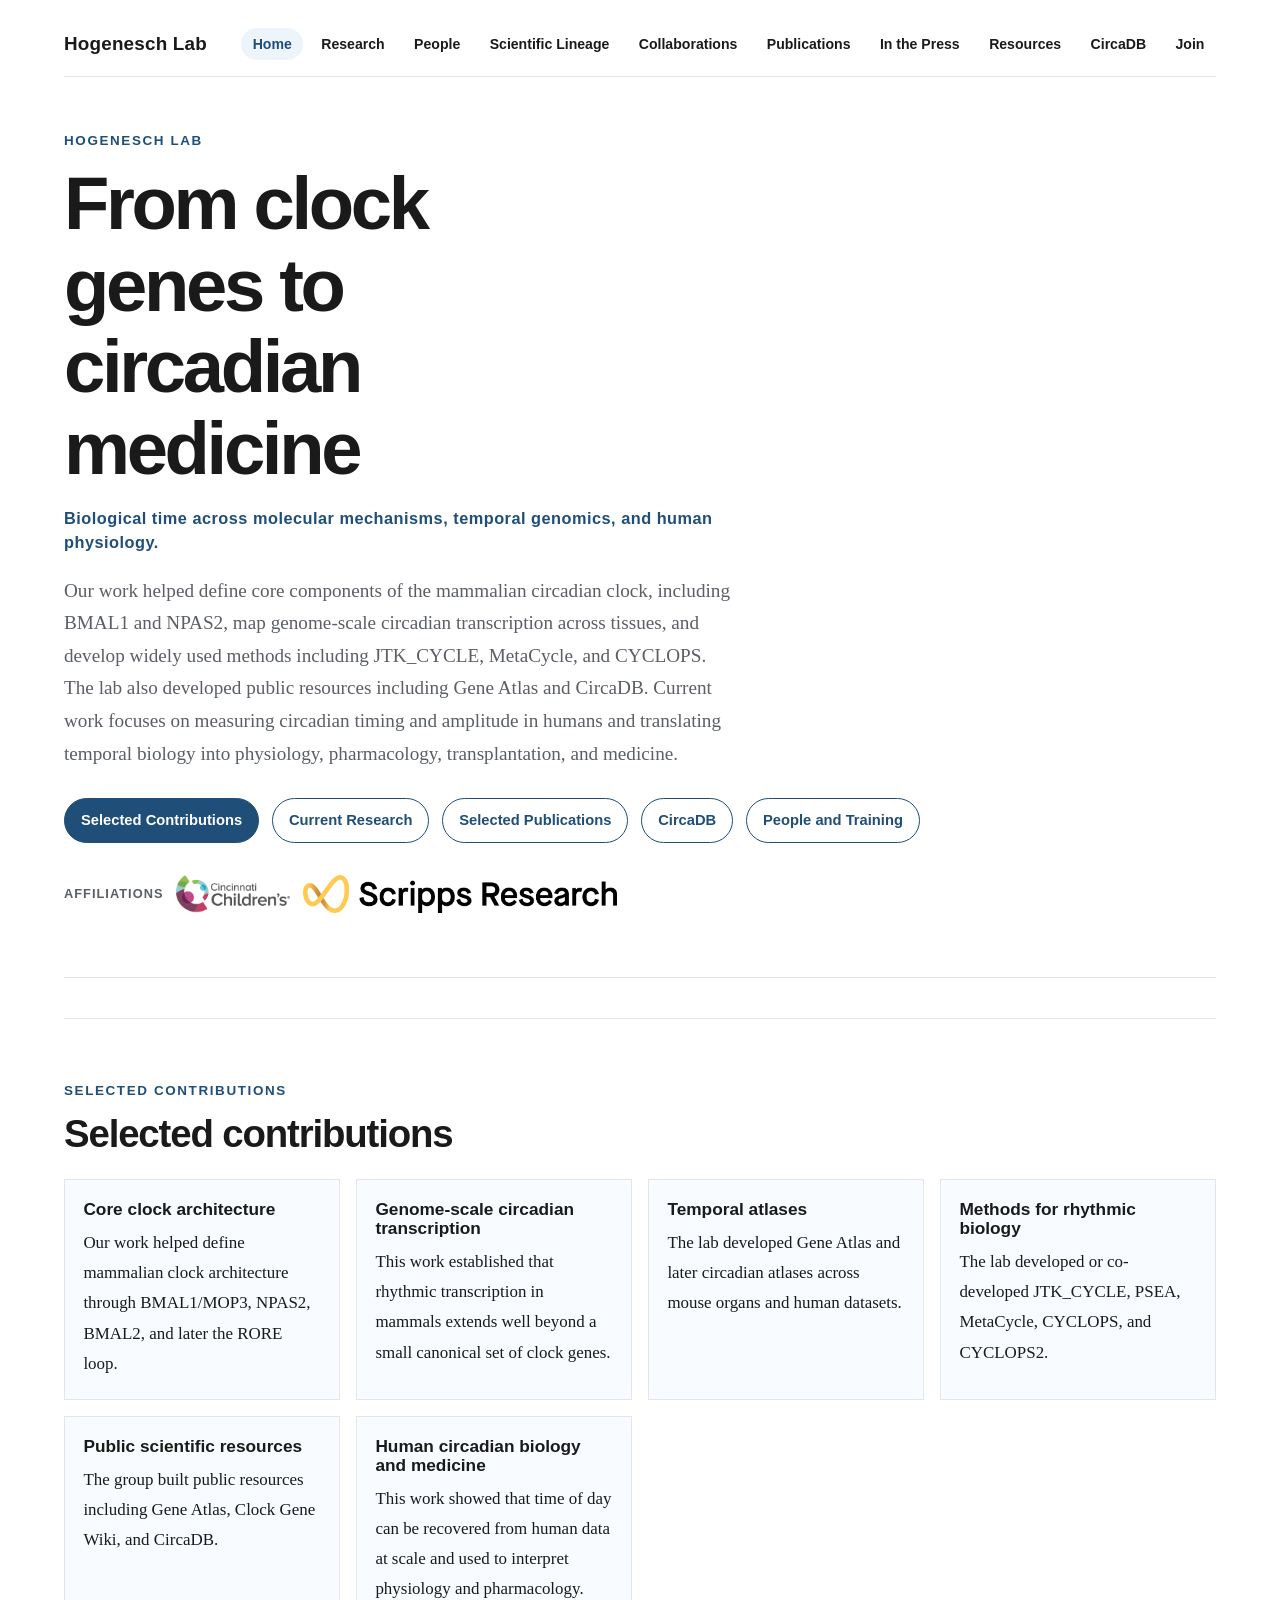
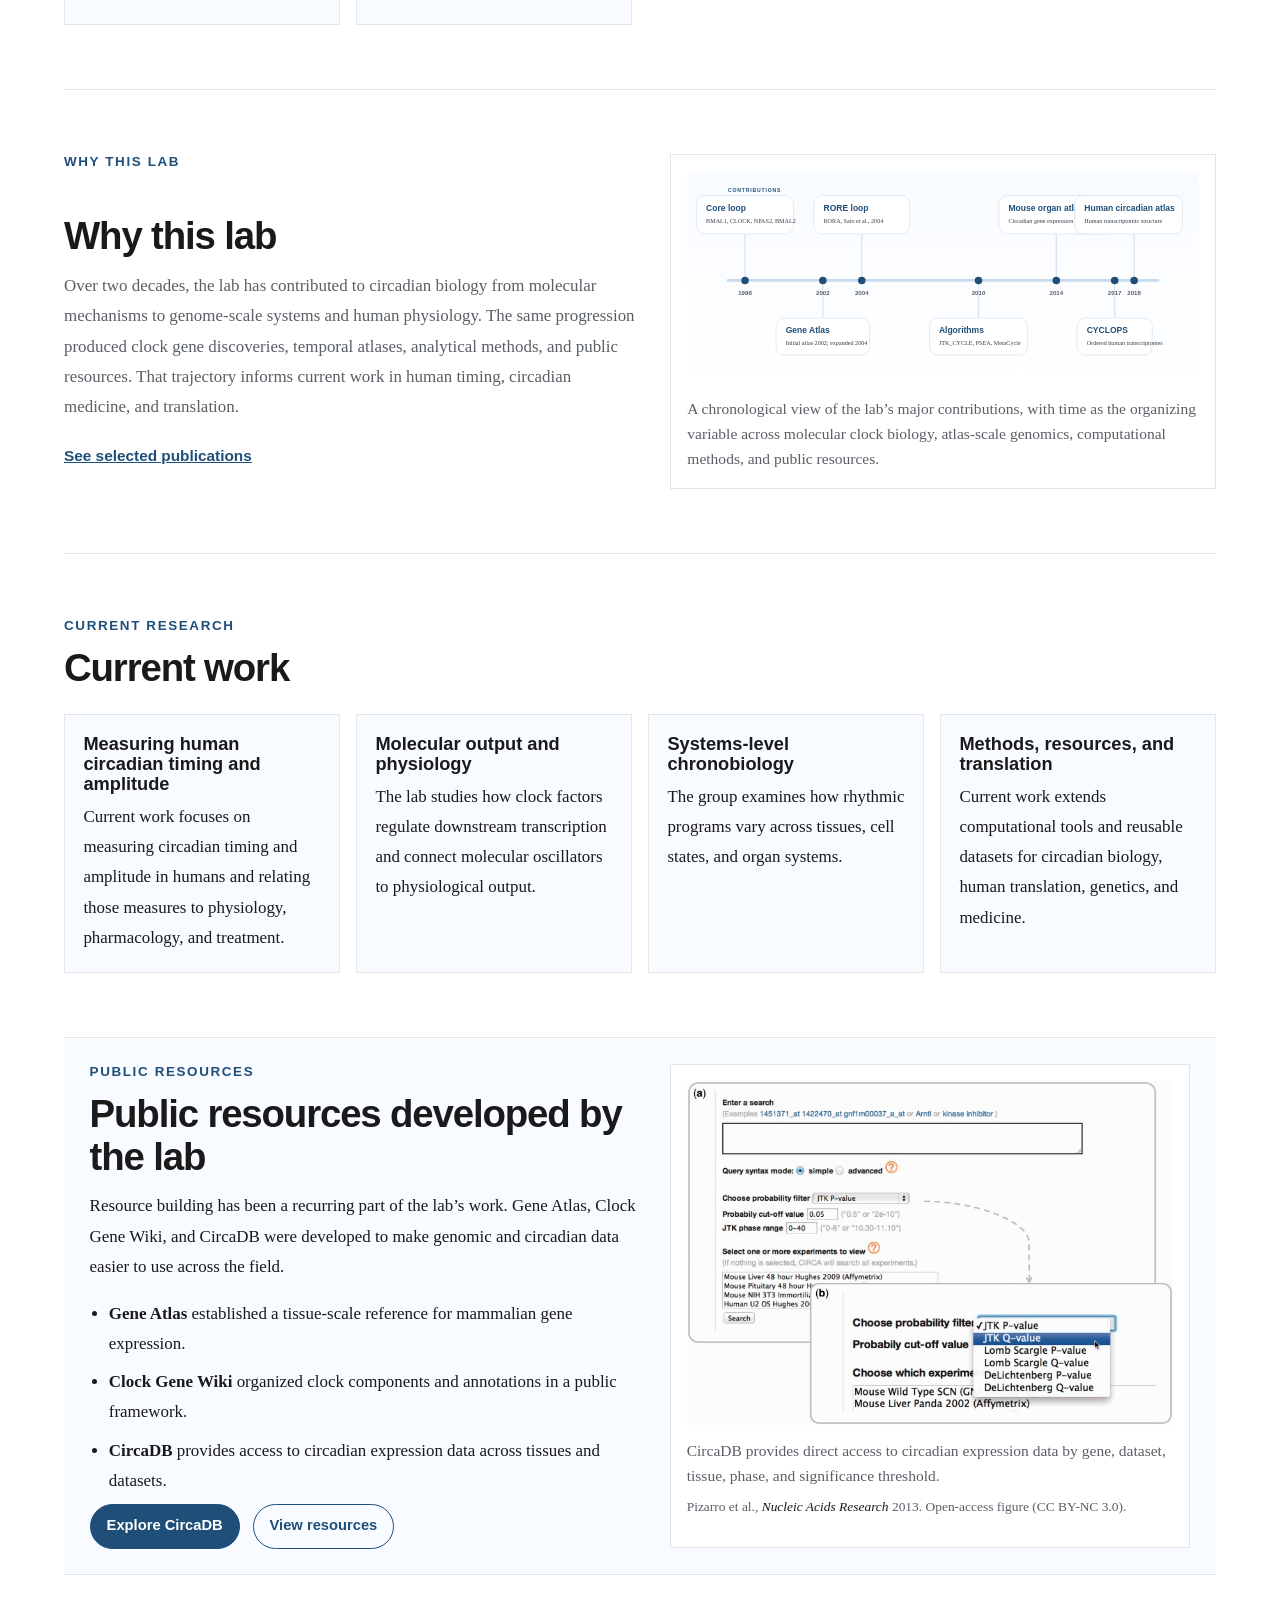
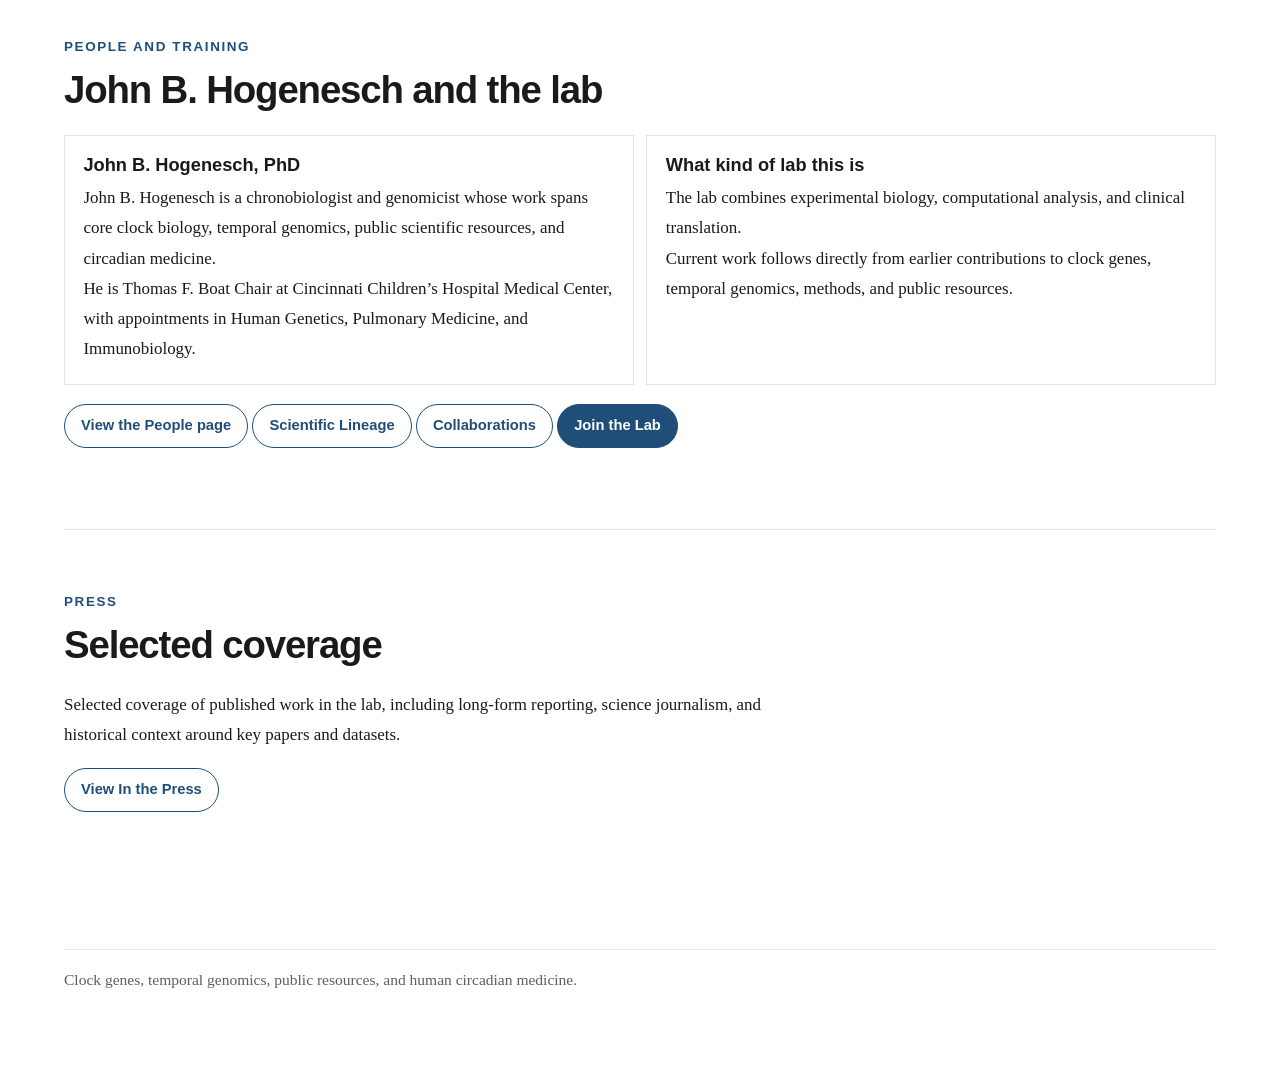
==== commit 4c8b7c23: "Tighten homepage for reviewer-facing contribution signal" ====
--- a/index.html
+++ b/index.html
@@ -4,10 +4,10 @@
   <meta charset="utf-8">
   <meta name="viewport" content="width=device-width, initial-scale=1">
   <title>Hogenesch Lab</title>
-  <meta name="description" content="Hogenesch Lab studies biological
-time from molecular clock genes to human circadian medicine, with
-contributions in clock architecture, temporal genomics, methods, and
-public resources.">
+  <meta name="description" content="Hogenesch Lab studies circadian
+biology from core clock genes to human circadian medicine, with
+contributions in BMAL1, NPAS2, temporal genomics, methods, and public
+resources.">
   <meta name="robots" content="index,follow,max-image-preview:large">
   <meta name="theme-color" content="#1f4e79">
   <link rel="canonical" href="https://hogeneschlab.org/">
@@ -15,19 +15,19 @@
   <meta property="og:site_name" content="Hogenesch Lab">
   <meta property="og:title" content="Hogenesch Lab">
   <meta property="og:description" content="Hogenesch Lab studies
-biological time from molecular clock genes to human circadian medicine,
-with contributions in clock architecture, temporal genomics, methods,
-and public resources.">
+circadian biology from core clock genes to human circadian medicine,
+with contributions in BMAL1, NPAS2, temporal genomics, methods, and
+public resources.">
   <meta property="og:url" content="https://hogeneschlab.org/">
   <meta property="og:image" content="https://hogeneschlab.org/assets/images/landmark-contributions-map.png?v=20260314-4">
   <meta name="twitter:card" content="summary_large_image">
   <meta name="twitter:title" content="Hogenesch Lab">
   <meta name="twitter:description" content="Hogenesch Lab studies
-biological time from molecular clock genes to human circadian medicine,
-with contributions in clock architecture, temporal genomics, methods,
-and public resources.">
+circadian biology from core clock genes to human circadian medicine,
+with contributions in BMAL1, NPAS2, temporal genomics, methods, and
+public resources.">
   <meta name="twitter:image" content="https://hogeneschlab.org/assets/images/landmark-contributions-map.png?v=20260314-4">
-  <link rel="stylesheet" href="styles.css?v=20260328-1">
+  <link rel="stylesheet" href="styles.css?v=20260328-2">
 </head>
 <body>
 <div class="masthead">
@@ -49,23 +49,23 @@
 Hogenesch Lab
 </p>
 <h1>
-Biological time from clock genes to human circadian medicine
+From clock genes to circadian medicine
 </h1>
 <p class="hero-subtitle">
-Circadian biology across molecular clocks, genome-scale transcription,
-and human physiology.
+Biological time across molecular mechanisms, temporal genomics, and
+human physiology.
 </p>
 <p class="lede">
-The Hogenesch Lab studies how time is encoded in molecular circuits,
-distributed across tissues and transcriptomes, and expressed in
-physiology and disease. Our work has contributed to defining core
-mammalian clock architecture, genome-scale circadian transcription,
-statistical methods for rhythmic data, and public resources used across
-the field. Current efforts focus on human timing, circadian medicine,
-transplantation, genetics, and rare disease.
+Our work helped define core components of the mammalian circadian clock,
+including BMAL1 and NPAS2, map genome-scale circadian transcription
+across tissues, and develop widely used methods including JTK_CYCLE,
+MetaCycle, and CYCLOPS. The lab also developed public resources
+including Gene Atlas and CircaDB. Current work focuses on measuring
+circadian timing and amplitude in humans and translating temporal
+biology into physiology, pharmacology, transplantation, and medicine.
 </p>
 <div class="hero-actions">
-<p><a class="button" href="#contributions">Major Contributions</a>
+<p><a class="button" href="#contributions">Selected Contributions</a>
 <a class="button button-secondary" href="#current-research">Current
 Research</a>
 <a class="button button-secondary" href="publications.html">Selected
@@ -80,70 +80,24 @@
 <img src="assets/images/scripps-logo.png?v=20260309-1" alt="Scripps Research logo" /></p>
 </div>
 </div>
-<div class="hero-panel">
-<p class="eyebrow">
-At a glance
-</p>
-<div class="signal-list">
-<div class="signal-item">
-<p class="signal-label">
-Clock architecture
-</p>
-<p>
-BMAL1/MOP3, CLOCK, NPAS2, BMAL2, and the RORE loop.
-</p>
-</div>
-<div class="signal-item">
-<p class="signal-label">
-Temporal genomics
-</p>
-<p>
-Gene Atlas, circadian transcriptomes, and organ-scale atlases.
-</p>
-</div>
-<div class="signal-item">
-<p class="signal-label">
-Methods
-</p>
-<p>
-JTK_CYCLE, PSEA, MetaCycle, CYCLOPS, and CYCLOPS2.
-</p>
-</div>
-<div class="signal-item">
-<p class="signal-label">
-Resources and medicine
-</p>
-<p>
-Clock Gene Wiki, CircaDB, human timing, pharmacology, and translation.
-</p>
-</div>
-</div>
-</div>
 </header>
 <section class="section" id="contributions">
 <div class="section-head">
 <p class="eyebrow">
-Major Contributions
-</p>
-<h2>
-Major contributions
-</h2>
-</div>
-<p class="section-intro">
-The lab’s research program has developed along a coherent path: from
-molecular clock components and transcriptional feedback architecture, to
-genome-scale temporal biology, to methods and public resources, and into
-human circadian reconstruction and medicine.
-</p>
+Selected Contributions
+</p>
+<h2>
+Selected contributions
+</h2>
+</div>
 <div class="contribution-grid">
 <article class="contribution-card">
 <h3>
-Core mammalian clock architecture
-</h3>
-<p>
-Our work contributed to defining mammalian clock architecture through
-BMAL1/MOP3, CLOCK, NPAS2, BMAL2, and later the RORE loop and downstream
-transcriptional regulation.
+Core clock architecture
+</h3>
+<p>
+Our work helped define mammalian clock architecture through BMAL1/MOP3,
+NPAS2, BMAL2, and later the RORE loop.
 </p>
 </article>
 <article class="contribution-card">
@@ -151,18 +105,16 @@
 Genome-scale circadian transcription
 </h3>
 <p>
-This work helped establish that rhythmic transcription in mammals
-extends far beyond a small canonical clock set and is organized at
-genome scale.
-</p>
-</article>
-<article class="contribution-card">
-<h3>
-Tissue and time atlases
-</h3>
-<p>
-The lab developed atlas-scale views of temporal gene expression across
-tissues, including Gene Atlas and later circadian atlases across mouse
+This work established that rhythmic transcription in mammals extends
+well beyond a small canonical set of clock genes.
+</p>
+</article>
+<article class="contribution-card">
+<h3>
+Temporal atlases
+</h3>
+<p>
+The lab developed Gene Atlas and later circadian atlases across mouse
 organs and human datasets.
 </p>
 </article>
@@ -171,9 +123,8 @@
 Methods for rhythmic biology
 </h3>
 <p>
-The group developed or co-developed JTK_CYCLE, PSEA, MetaCycle, CYCLOPS,
-and CYCLOPS2 to make rhythmic data easier to analyze, compare, and
-interpret.
+The lab developed or co-developed JTK_CYCLE, PSEA, MetaCycle, CYCLOPS,
+and CYCLOPS2.
 </p>
 </article>
 <article class="contribution-card">
@@ -181,8 +132,8 @@
 Public scientific resources
 </h3>
 <p>
-The lab has contributed reusable infrastructure for the field, including
-Gene Atlas, Clock Gene Wiki, and CircaDB.
+The group built public resources including Gene Atlas, Clock Gene Wiki,
+and CircaDB.
 </p>
 </article>
 <article class="contribution-card">
@@ -190,9 +141,8 @@
 Human circadian biology and medicine
 </h3>
 <p>
-This work showed that time-of-day structure can be recovered from human
-data at scale, linking circadian biology to physiology, pharmacology,
-and clinical interpretation.
+This work showed that time of day can be recovered from human data at
+scale and used to interpret physiology and pharmacology.
 </p>
 </article>
 </div>
@@ -201,18 +151,17 @@
 <div class="arc-shell">
 <div>
 <p class="eyebrow">
-Scientific Arc
-</p>
-<h2>
-From molecular clocks to human timing
+Why This Lab
+</p>
+<h2>
+Why this lab
 </h2>
 <p class="section-intro">
-Early work focused on molecular clock components and transcriptional
-feedback structure. That foundation expanded into genome-scale studies
-of rhythmic transcription across tissues and organs, followed by methods
-for extracting temporal structure from large datasets. More recent work
-extends these ideas into human transcriptomics, physiology,
-pharmacology, transplantation, and circadian medicine.
+Over two decades, the lab has contributed to circadian biology from
+molecular mechanisms to genome-scale systems and human physiology. The
+same progression produced clock gene discoveries, temporal atlases,
+analytical methods, and public resources. That trajectory informs
+current work in human timing, circadian medicine, and translation.
 </p>
 <p class="section-link">
 <a href="publications.html">See selected publications</a>
@@ -234,48 +183,45 @@
 Current Research
 </p>
 <h2>
-Where the program is moving now
+Current work
 </h2>
 </div>
 <div class="theme-grid">
 <div class="theme-card">
 <h3>
-Molecular clock biology
-</h3>
-<p>
-Current efforts examine transcriptional control by clock factors,
-feedback architecture, and the links between molecular output and
-physiology in mammalian systems.
+Measuring human circadian timing and amplitude
+</h3>
+<p>
+Current work focuses on measuring circadian timing and amplitude in
+humans and relating those measures to physiology, pharmacology, and
+treatment.
 </p>
 </div>
 <div class="theme-card">
 <h3>
-Systems chronobiology
-</h3>
-<p>
-The lab studies how rhythmic programs are distributed across tissues,
-cell states, and physiological systems, with emphasis on temporal
-organization at scale.
+Molecular output and physiology
+</h3>
+<p>
+The lab studies how clock factors regulate downstream transcription and
+connect molecular oscillators to physiological output.
 </p>
 </div>
 <div class="theme-card">
 <h3>
-Computational methods and public resources
-</h3>
-<p>
-The group continues to build methods, reusable datasets, and community
-resources that make rhythmic biology easier to analyze, compare, and
-reuse.
+Systems-level chronobiology
+</h3>
+<p>
+The group examines how rhythmic programs vary across tissues, cell
+states, and organ systems.
 </p>
 </div>
 <div class="theme-card">
 <h3>
-Human timing, circadian medicine, and rare disease
-</h3>
-<p>
-Current efforts focus on recovering time-of-day structure from human
-data and applying it to physiology, pharmacology, transplantation, human
-genetics, and rare disease.
+Methods, resources, and translation
+</h3>
+<p>
+Current work extends computational tools and reusable datasets for
+circadian biology, human translation, genetics, and medicine.
 </p>
 </div>
 </div>
@@ -283,28 +229,28 @@
 <section class="section feature-section">
 <div class="feature-copy">
 <p class="eyebrow">
-Resources for the Field
-</p>
-<h2>
-Data, methods, and reusable infrastructure
+Public Resources
+</p>
+<h2>
+Public resources developed by the lab
 </h2>
 <p>
 Resource building has been a recurring part of the lab’s work. Gene
-Atlas, Clock Gene Wiki, and CircaDB were all developed to make genomic
-and circadian data easier to use across the field.
+Atlas, Clock Gene Wiki, and CircaDB were developed to make genomic and
+circadian data easier to use across the field.
 </p>
 <ul class="text-list">
 <li>
-<strong>Gene Atlas</strong> helped establish tissue-scale expression
-mapping across mammalian organs.
+<strong>Gene Atlas</strong> established a tissue-scale reference for
+mammalian gene expression.
 </li>
 <li>
 <strong>Clock Gene Wiki</strong> organized clock components and
-annotations in a reusable public framework.
+annotations in a public framework.
 </li>
 <li>
-<strong>CircaDB</strong> provides direct access to circadian expression
-data across tissues and datasets.
+<strong>CircaDB</strong> provides access to circadian expression data
+across tissues and datasets.
 </li>
 </ul>
 <div class="feature-links">
@@ -343,9 +289,9 @@
 John B. Hogenesch, PhD
 </h3>
 <p>
-John B. Hogenesch is a chronobiologist and genomicist whose work has
-contributed to molecular clock biology, temporal genomics, public
-resources, and circadian medicine.
+John B. Hogenesch is a chronobiologist and genomicist whose work spans
+core clock biology, temporal genomics, public scientific resources, and
+circadian medicine.
 </p>
 <p>
 He is Thomas F. Boat Chair at Cincinnati Children’s Hospital Medical
@@ -358,14 +304,12 @@
 What kind of lab this is
 </h3>
 <p>
-The lab brings together experimental biology, computational analysis,
-clinician-scientists, and trainees working across molecular mechanisms,
-temporal datasets, public resources, and human translation.
-</p>
-<p>
-Current work grows directly out of earlier contributions to clock genes,
-genome-scale temporal transcription, methods development, and reusable
-scientific infrastructure.
+The lab combines experimental biology, computational analysis, and
+clinical translation.
+</p>
+<p>
+Current work follows directly from earlier contributions to clock genes,
+temporal genomics, methods, and public resources.
 </p>
 </div>
 </div>
--- a/styles.css
+++ b/styles.css
@@ -69,11 +69,15 @@
 
 .home-hero {
   display: grid;
-  grid-template-columns: minmax(0, 1.15fr) minmax(18rem, 0.85fr);
+  grid-template-columns: minmax(0, 1fr);
   gap: 2.5rem;
   align-items: center;
   padding-bottom: 4rem;
   border-bottom: 1px solid var(--line);
+}
+
+.home-hero .hero-copy {
+  max-width: 58rem;
 }
 
 .home-hero h1 {
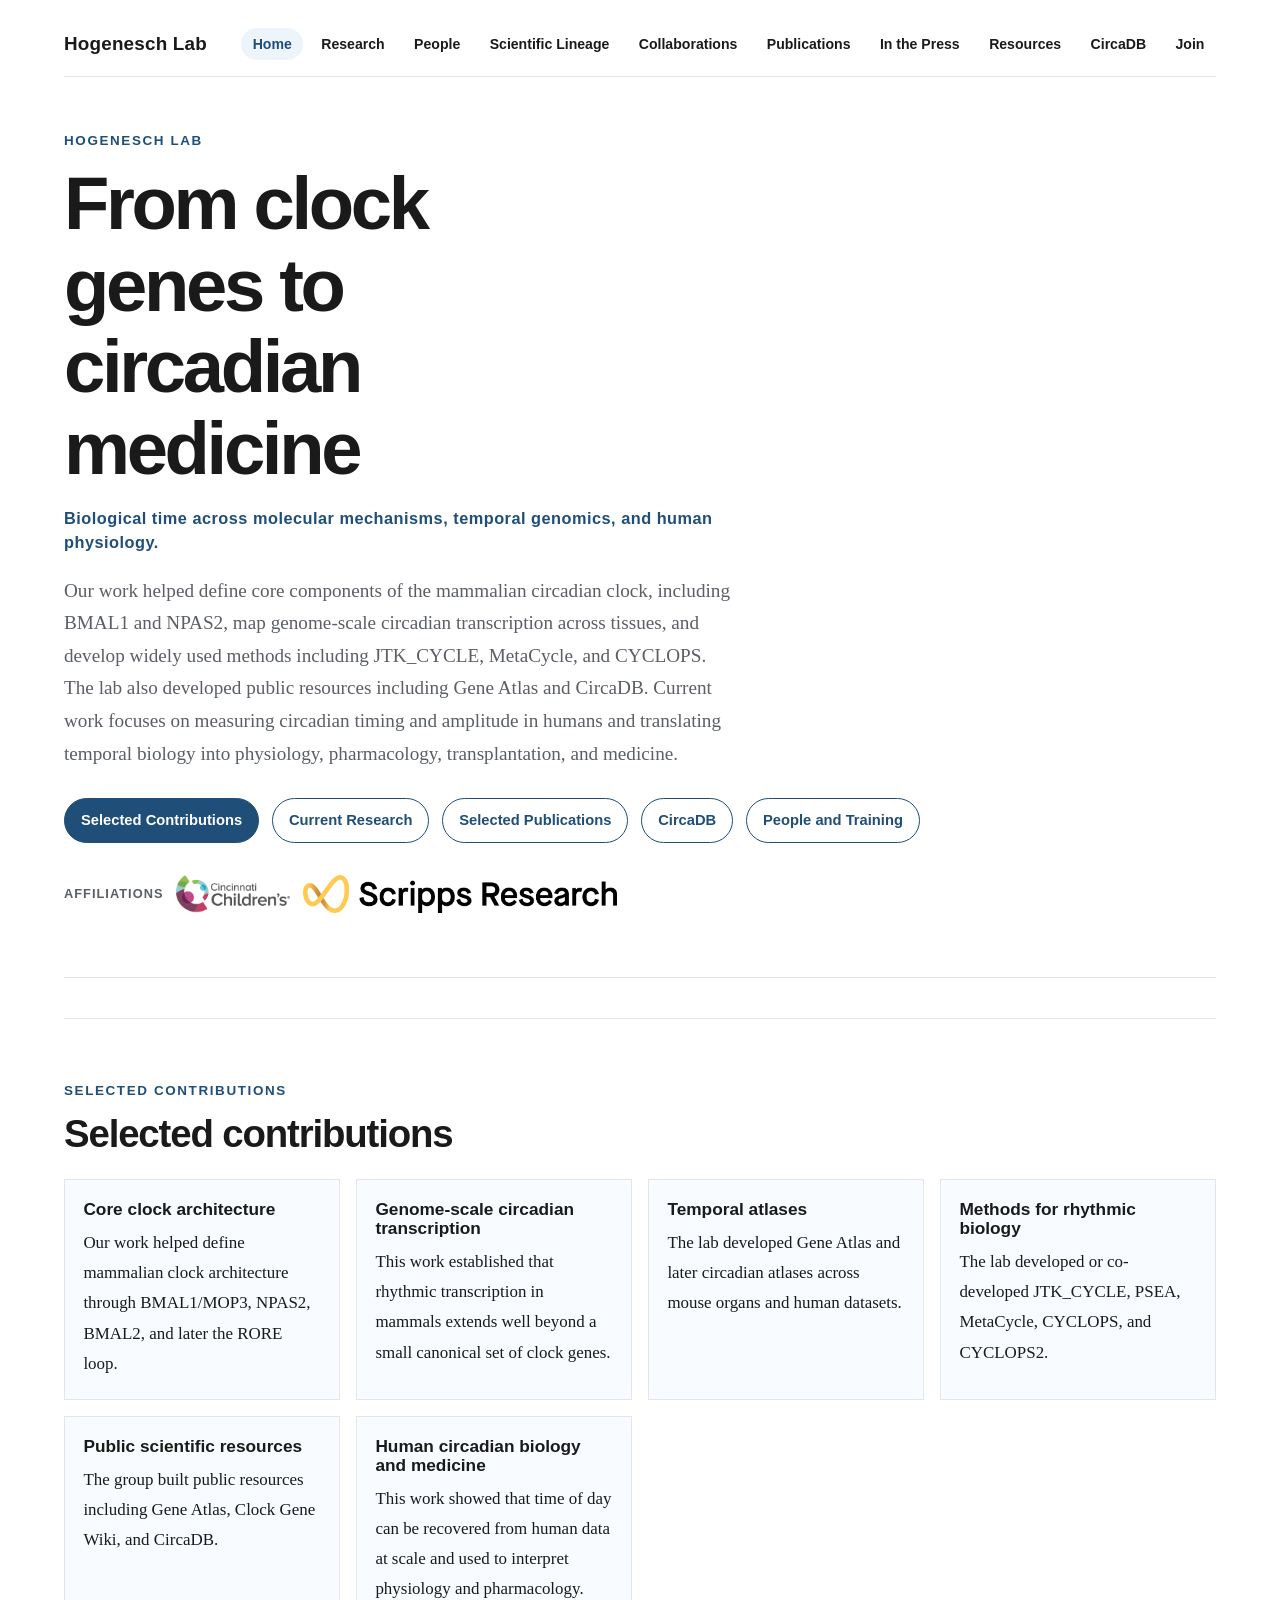
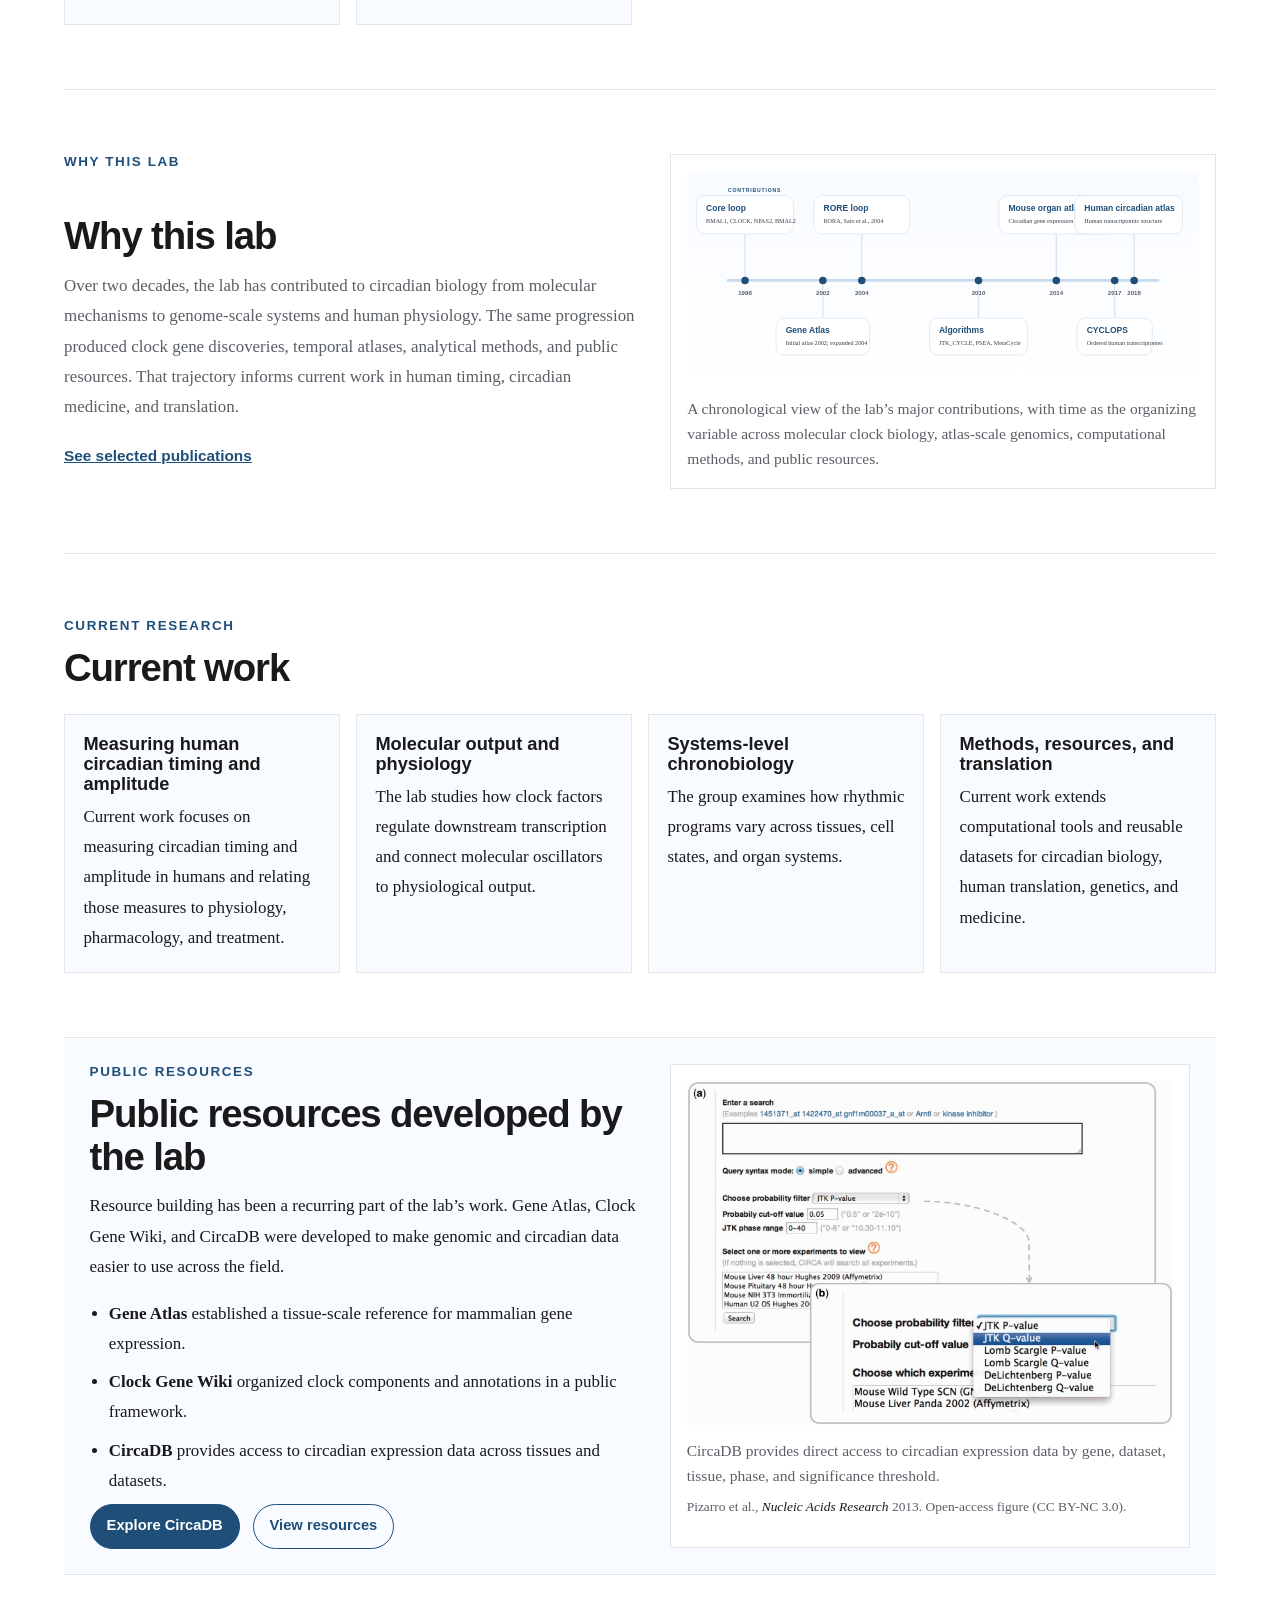
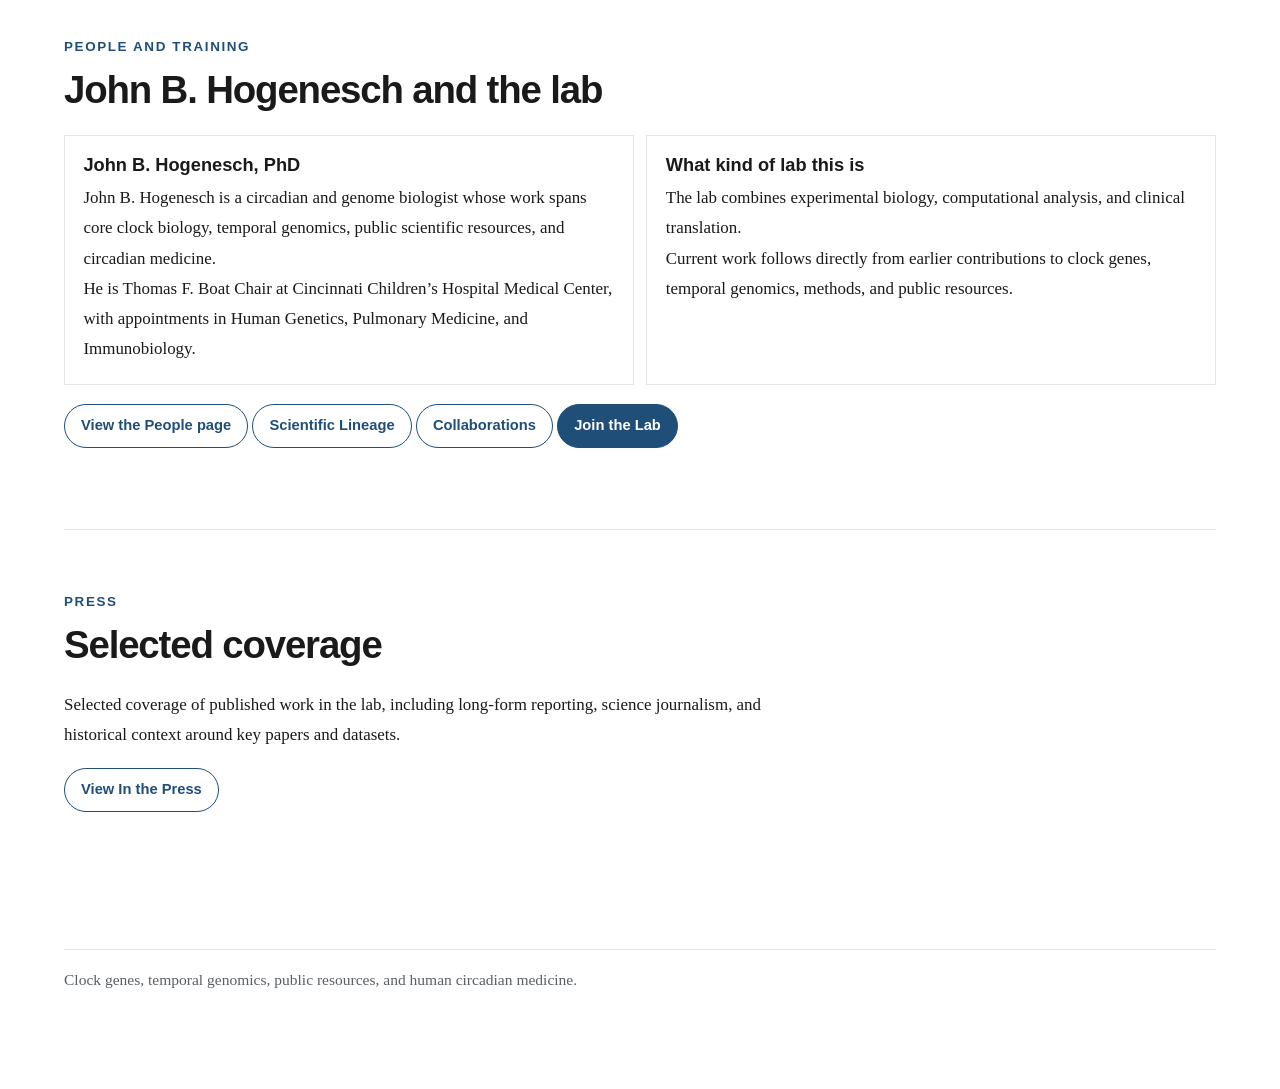
==== commit 97878a6d: "Update homepage scientific descriptor" ====
--- a/index.html
+++ b/index.html
@@ -289,7 +289,7 @@
 John B. Hogenesch, PhD
 </h3>
 <p>
-John B. Hogenesch is a chronobiologist and genomicist whose work spans
+John B. Hogenesch is a circadian and genome biologist whose work spans
 core clock biology, temporal genomics, public scientific resources, and
 circadian medicine.
 </p>
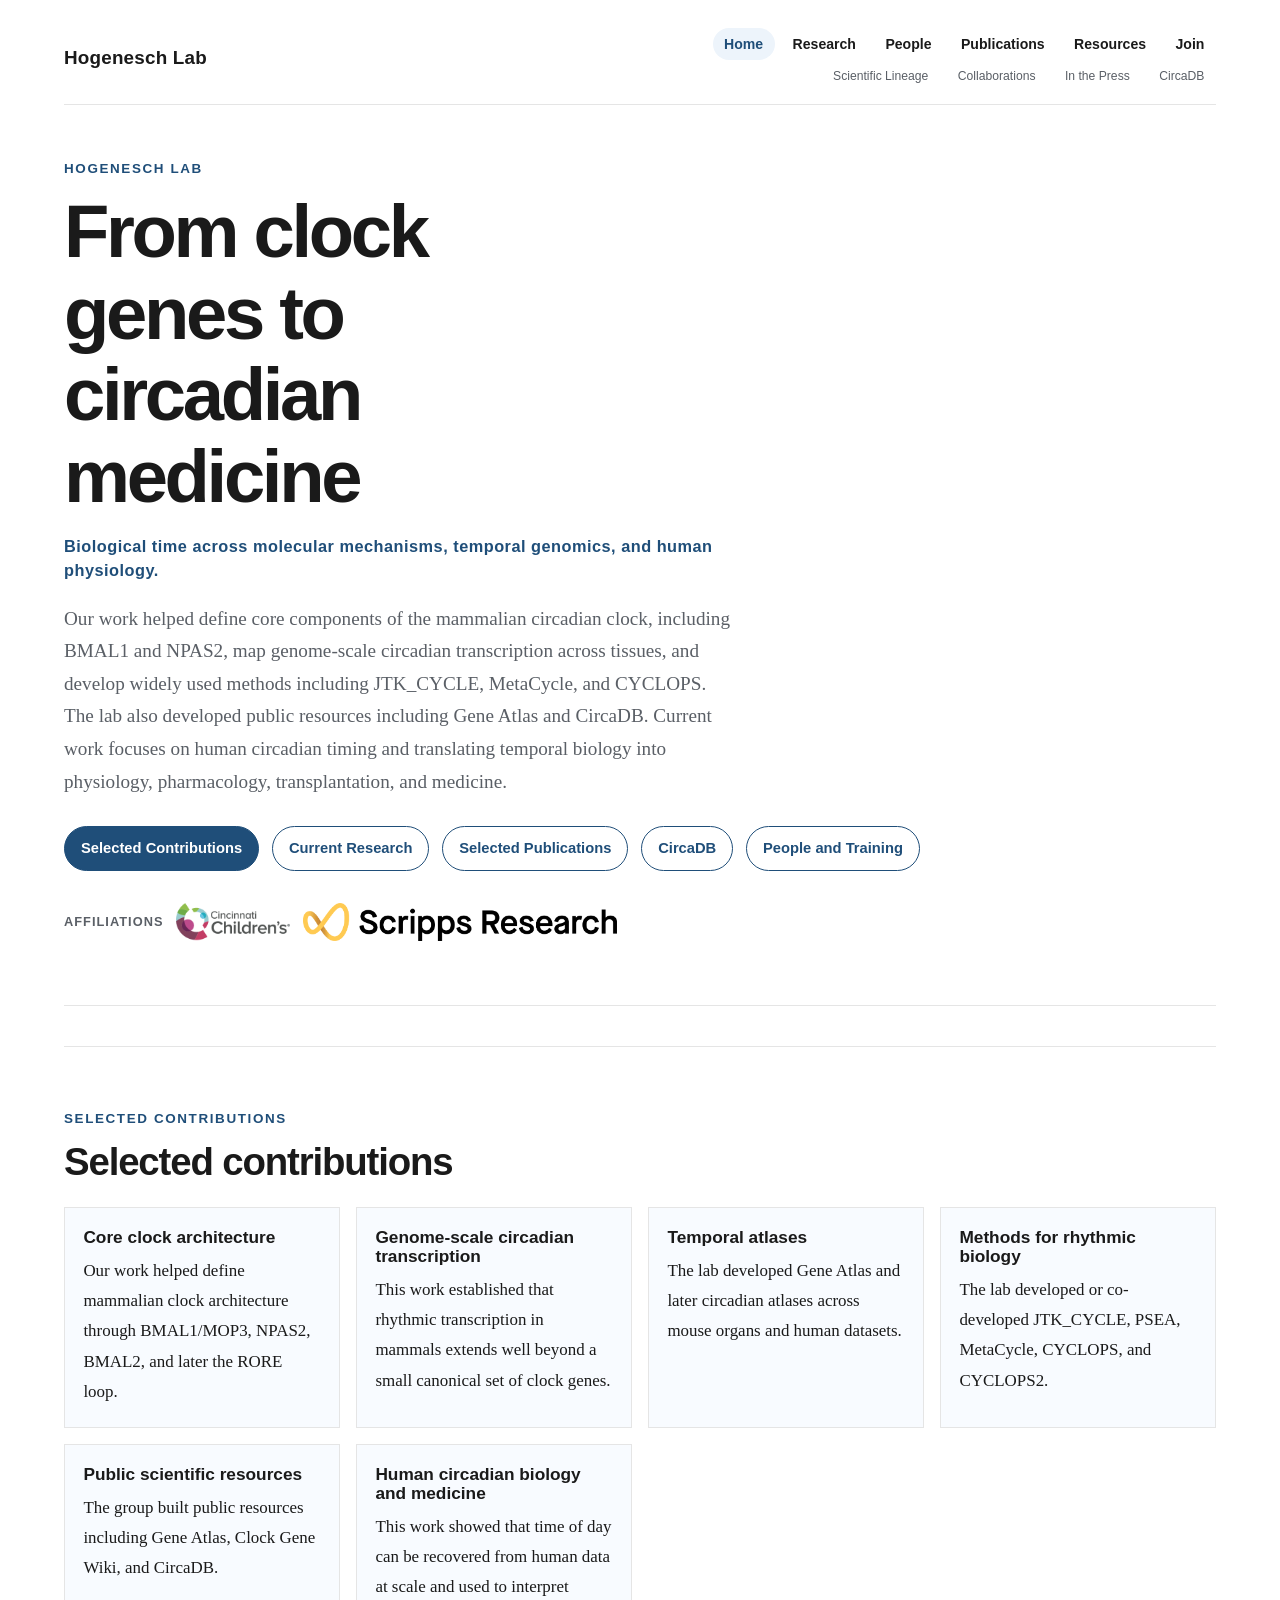
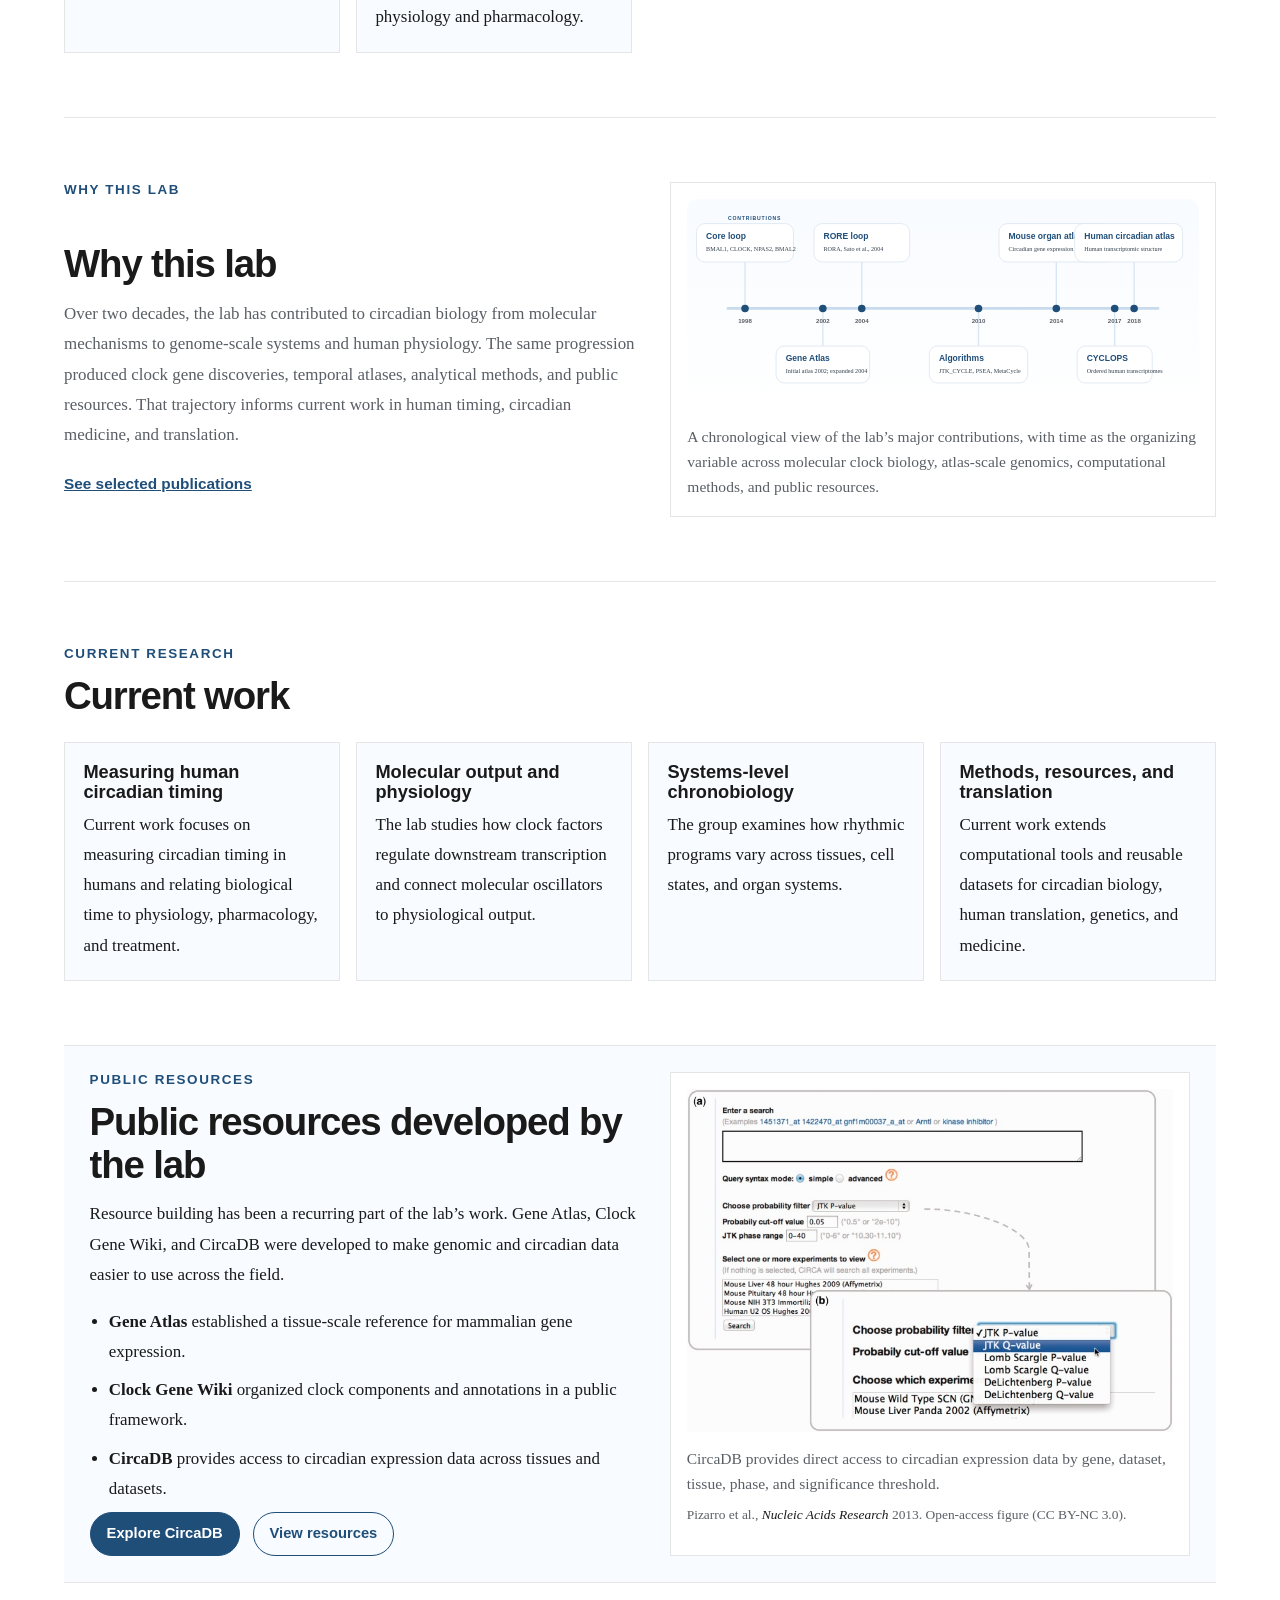
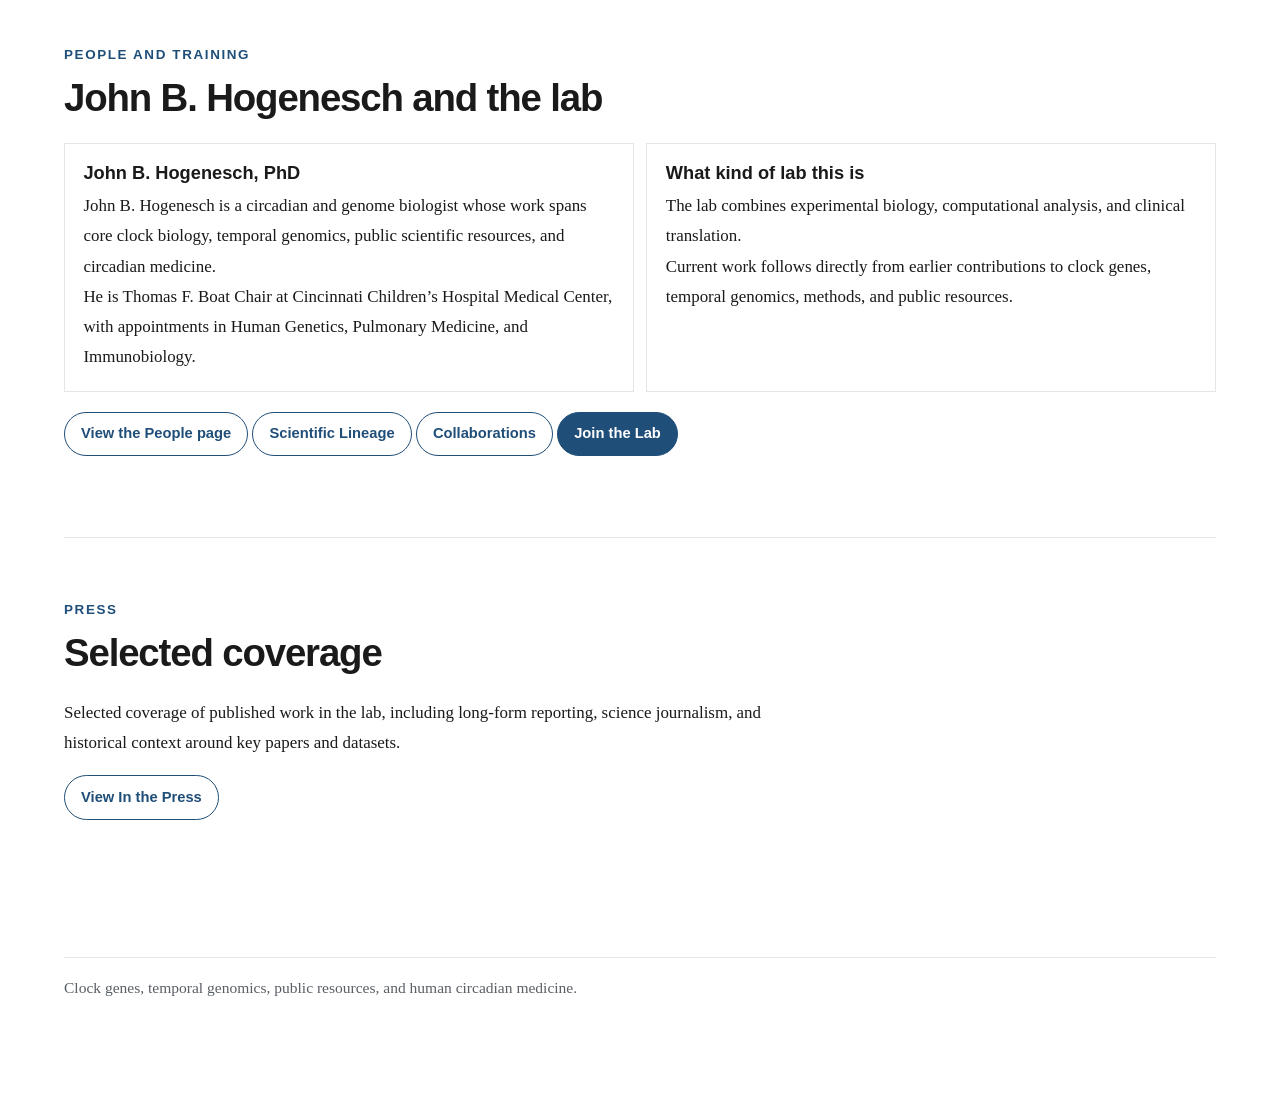
==== commit e02131e0: "Polish site content, navigation, and current information" ====
--- a/index.html
+++ b/index.html
@@ -27,21 +27,25 @@
 with contributions in BMAL1, NPAS2, temporal genomics, methods, and
 public resources.">
   <meta name="twitter:image" content="https://hogeneschlab.org/assets/images/landmark-contributions-map.png?v=20260314-4">
-  <link rel="stylesheet" href="styles.css?v=20260328-2">
+  <link rel="stylesheet" href="styles.css?v=20260911-1">
 </head>
 <body>
 <div class="masthead">
 <a class="site-title" href="index.html">Hogenesch Lab</a>
+<div class="nav-stack">
 <nav class="site-nav" aria-label="Primary">
 <a class="active" href="index.html">Home</a>
 <a href="research.html">Research</a> <a href="people.html">People</a>
-<a href="lineage.html">Scientific Lineage</a>
-<a href="collaborations.html">Collaborations</a>
-<a href="publications.html">Publications</a> <a href="press.html">In the
-Press</a> <a href="resources.html">Resources</a>
-<a href="http://circadb.hogeneschlab.org/" target="_blank" rel="noopener">CircaDB</a>
-<a href="join.html">Join</a>
+<a href="publications.html">Publications</a>
+<a href="resources.html">Resources</a> <a href="join.html">Join</a>
 </nav>
+<nav class="secondary-nav" aria-label="More">
+<a href="lineage.html">Scientific
+Lineage</a><a href="collaborations.html">Collaborations</a><a href="press.html">In
+the
+Press</a><a href="http://circadb.hogeneschlab.org/" target="_blank" rel="noopener">CircaDB</a>
+</nav>
+</div>
 </div>
 <header class="hero home-hero">
 <div class="hero-copy">
@@ -60,9 +64,9 @@
 including BMAL1 and NPAS2, map genome-scale circadian transcription
 across tissues, and develop widely used methods including JTK_CYCLE,
 MetaCycle, and CYCLOPS. The lab also developed public resources
-including Gene Atlas and CircaDB. Current work focuses on measuring
-circadian timing and amplitude in humans and translating temporal
-biology into physiology, pharmacology, transplantation, and medicine.
+including Gene Atlas and CircaDB. Current work focuses on human
+circadian timing and translating temporal biology into physiology,
+pharmacology, transplantation, and medicine.
 </p>
 <div class="hero-actions">
 <p><a class="button" href="#contributions">Selected Contributions</a>
@@ -189,12 +193,11 @@
 <div class="theme-grid">
 <div class="theme-card">
 <h3>
-Measuring human circadian timing and amplitude
-</h3>
-<p>
-Current work focuses on measuring circadian timing and amplitude in
-humans and relating those measures to physiology, pharmacology, and
-treatment.
+Measuring human circadian timing
+</h3>
+<p>
+Current work focuses on measuring circadian timing in humans and
+relating biological time to physiology, pharmacology, and treatment.
 </p>
 </div>
 <div class="theme-card">
--- a/styles.css
+++ b/styles.css
@@ -41,7 +41,14 @@
   letter-spacing: 0.01em;
 }
 
-.site-nav {
+.nav-stack {
+  display: grid;
+  justify-items: end;
+  gap: 0.2rem;
+}
+
+.site-nav,
+.secondary-nav {
   display: flex;
   flex-wrap: wrap;
   gap: 0.4rem;
@@ -49,7 +56,8 @@
   font: 600 0.88rem/1.2 var(--sans);
 }
 
-.site-nav a {
+.site-nav a,
+.secondary-nav a {
   padding: 0.48rem 0.72rem;
   border-radius: 999px;
   color: var(--ink);
@@ -57,9 +65,22 @@
 }
 
 .site-nav a:hover,
-.site-nav a.active {
+.site-nav a.active,
+.secondary-nav a:hover,
+.secondary-nav a.active {
   background: var(--accent-soft);
   color: var(--accent);
+}
+
+.secondary-nav {
+  color: var(--muted);
+  font-size: 0.76rem;
+  font-weight: 500;
+}
+
+.secondary-nav a {
+  padding-block: 0.32rem;
+  color: var(--muted);
 }
 
 .hero,
@@ -841,7 +862,23 @@
   }
 
   .masthead {
+    align-items: flex-start;
     margin-bottom: 2.5rem;
+  }
+
+  .nav-stack {
+    width: 100%;
+    justify-items: start;
+  }
+
+  .site-nav,
+  .secondary-nav {
+    gap: 0.18rem;
+  }
+
+  .site-nav a,
+  .secondary-nav a {
+    padding-inline: 0.52rem;
   }
 
   h1 {
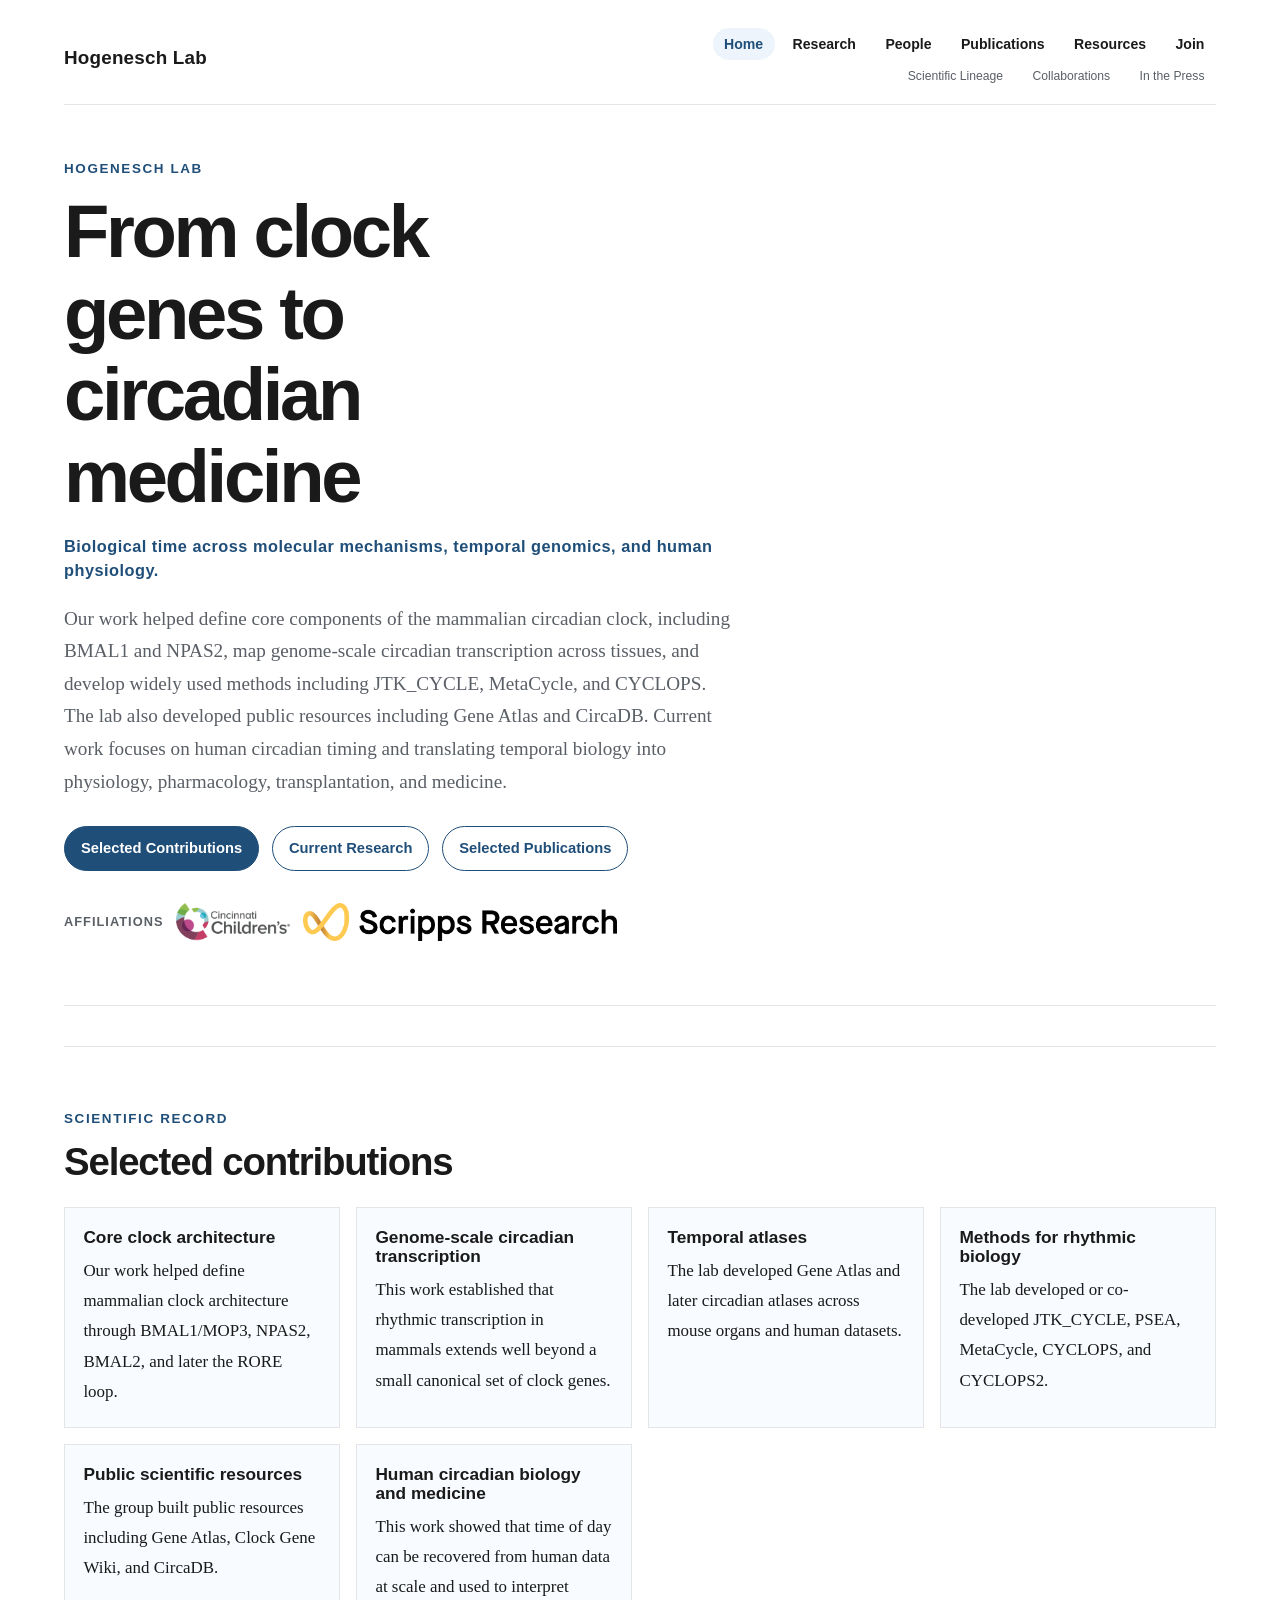
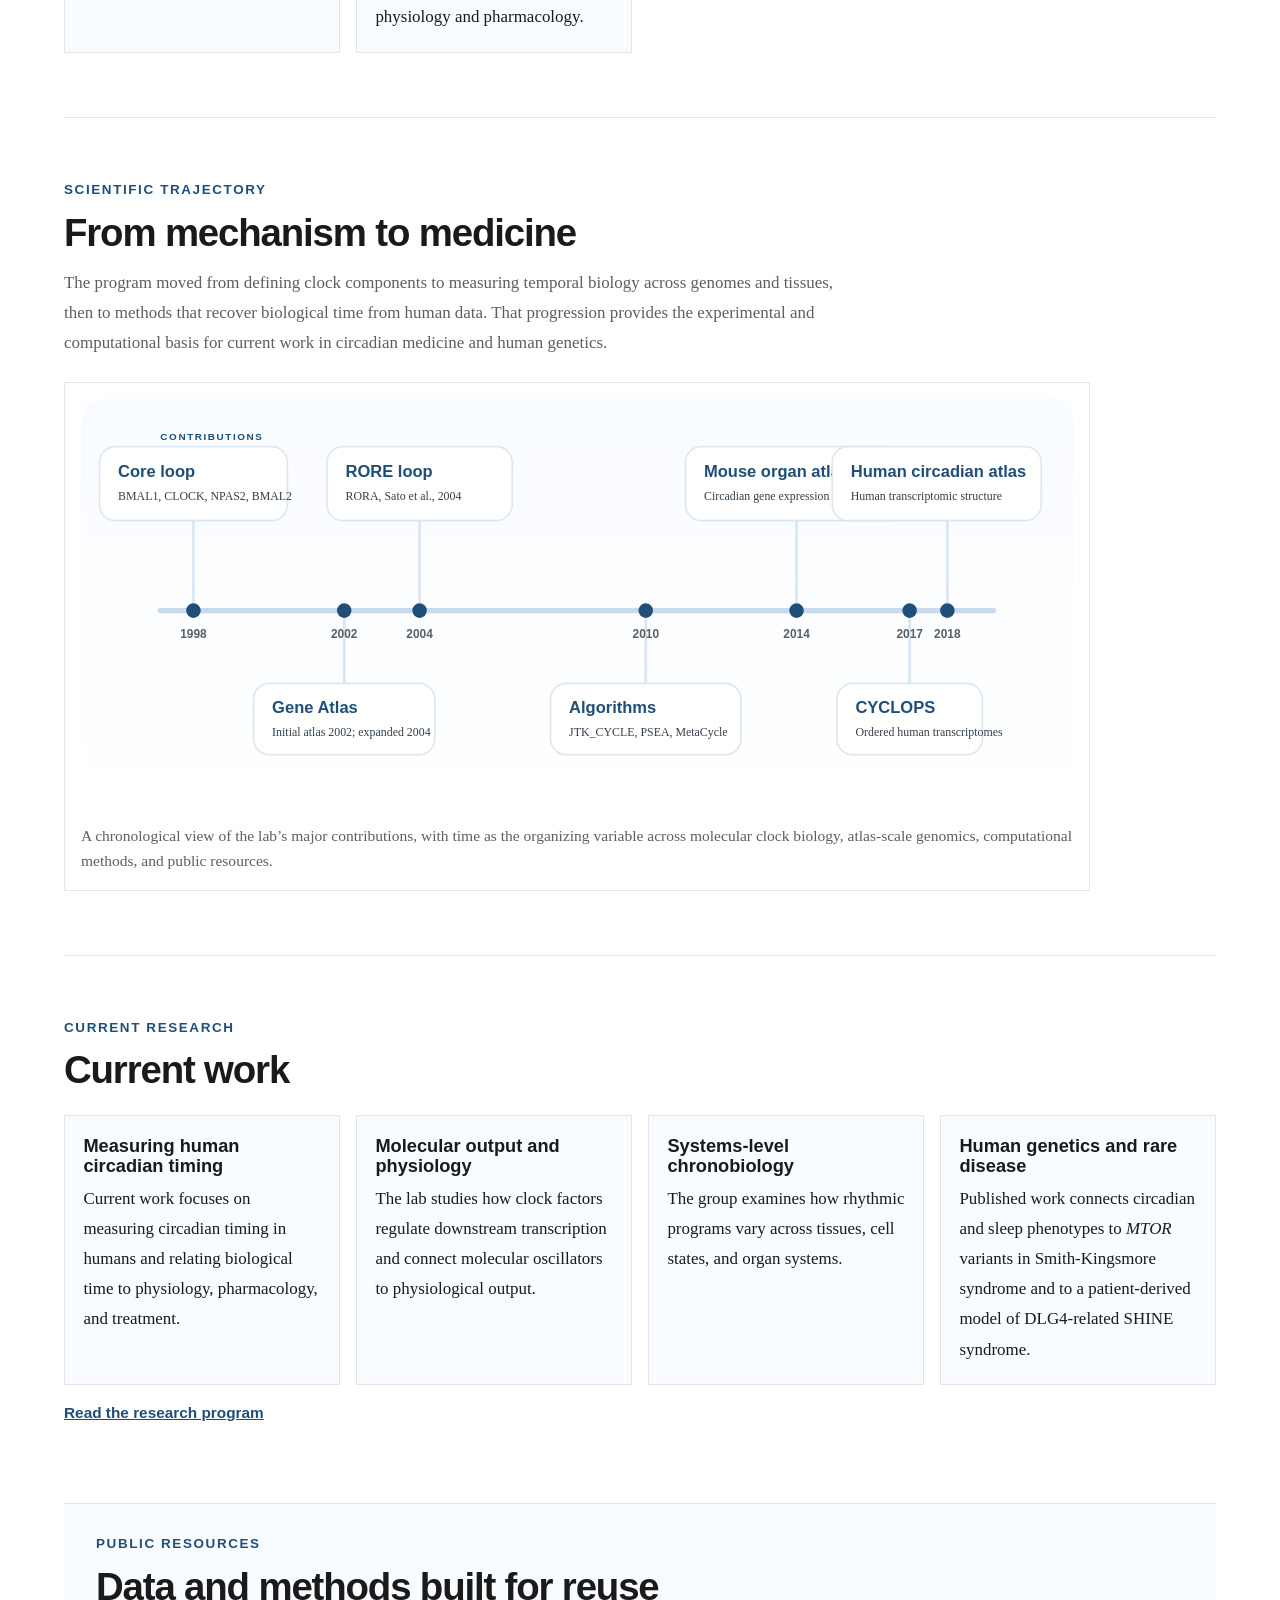
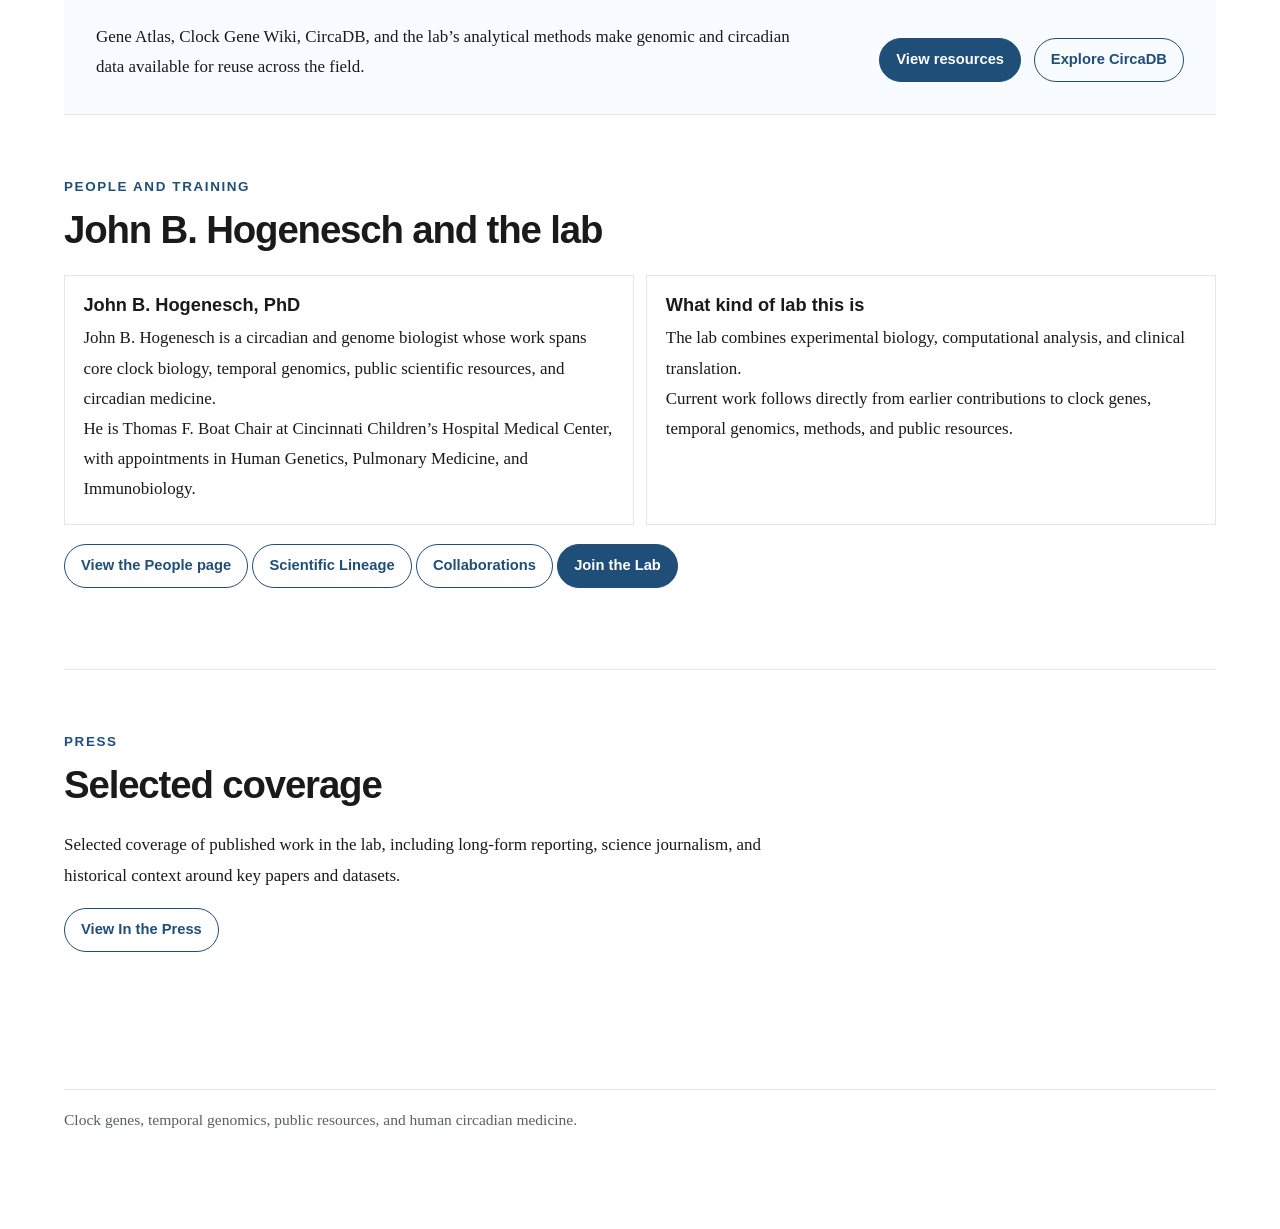
==== commit ce9c8fde: "Refine site hierarchy, accessibility, and maintainability" ====
--- a/index.html
+++ b/index.html
@@ -10,6 +10,7 @@
 resources.">
   <meta name="robots" content="index,follow,max-image-preview:large">
   <meta name="theme-color" content="#1f4e79">
+  <link rel="icon" href="assets/images/favicon.svg" type="image/svg+xml">
   <link rel="canonical" href="https://hogeneschlab.org/">
   <meta property="og:type" content="website">
   <meta property="og:site_name" content="Hogenesch Lab">
@@ -27,9 +28,11 @@
 with contributions in BMAL1, NPAS2, temporal genomics, methods, and
 public resources.">
   <meta name="twitter:image" content="https://hogeneschlab.org/assets/images/landmark-contributions-map.png?v=20260314-4">
-  <link rel="stylesheet" href="styles.css?v=20260911-1">
+  <link rel="stylesheet" href="styles.css?v=20260911-2">
 </head>
 <body>
+<a class="skip-link" href="#page-content">Skip to main content</a>
+<main>
 <div class="masthead">
 <a class="site-title" href="index.html">Hogenesch Lab</a>
 <div class="nav-stack">
@@ -42,12 +45,11 @@
 <nav class="secondary-nav" aria-label="More">
 <a href="lineage.html">Scientific
 Lineage</a><a href="collaborations.html">Collaborations</a><a href="press.html">In
-the
-Press</a><a href="http://circadb.hogeneschlab.org/" target="_blank" rel="noopener">CircaDB</a>
+the Press</a>
 </nav>
 </div>
 </div>
-<header class="hero home-hero">
+<header class="hero home-hero" id="page-content">
 <div class="hero-copy">
 <p class="eyebrow">
 Hogenesch Lab
@@ -73,10 +75,7 @@
 <a class="button button-secondary" href="#current-research">Current
 Research</a>
 <a class="button button-secondary" href="publications.html">Selected
-Publications</a>
-<a class="button button-secondary" href="http://circadb.hogeneschlab.org/" target="_blank" rel="noopener">CircaDB</a>
-<a class="button button-secondary" href="people.html">People and
-Training</a></p>
+Publications</a></p>
 </div>
 <div class="logo-strip">
 <p><span class="logo-strip-label">Affiliations</span>
@@ -88,7 +87,7 @@
 <section class="section" id="contributions">
 <div class="section-head">
 <p class="eyebrow">
-Selected Contributions
+Scientific Record
 </p>
 <h2>
 Selected contributions
@@ -151,24 +150,20 @@
 </article>
 </div>
 </section>
-<section class="section">
-<div class="arc-shell">
-<div>
-<p class="eyebrow">
-Why This Lab
-</p>
-<h2>
-Why this lab
+<section class="section trajectory-section">
+<div class="section-head">
+<p class="eyebrow">
+Scientific Trajectory
+</p>
+<h2>
+From mechanism to medicine
 </h2>
 <p class="section-intro">
-Over two decades, the lab has contributed to circadian biology from
-molecular mechanisms to genome-scale systems and human physiology. The
-same progression produced clock gene discoveries, temporal atlases,
-analytical methods, and public resources. That trajectory informs
-current work in human timing, circadian medicine, and translation.
-</p>
-<p class="section-link">
-<a href="publications.html">See selected publications</a>
+The program moved from defining clock components to measuring temporal
+biology across genomes and tissues, then to methods that recover
+biological time from human data. That progression provides the
+experimental and computational basis for current work in circadian
+medicine and human genetics.
 </p>
 </div>
 <figure class="feature-figure">
@@ -179,7 +174,6 @@
 genomics, computational methods, and public resources.
 </figcaption>
 </figure>
-</div>
 </section>
 <section class="section" id="current-research">
 <div class="section-head">
@@ -220,61 +214,36 @@
 </div>
 <div class="theme-card">
 <h3>
-Methods, resources, and translation
-</h3>
-<p>
-Current work extends computational tools and reusable datasets for
-circadian biology, human translation, genetics, and medicine.
-</p>
-</div>
-</div>
-</section>
-<section class="section feature-section">
-<div class="feature-copy">
+Human genetics and rare disease
+</h3>
+<p>
+Published work connects circadian and sleep phenotypes to <em>MTOR</em>
+variants in Smith-Kingsmore syndrome and to a patient-derived model of
+DLG4-related SHINE syndrome.
+</p>
+</div>
+</div>
+<p class="section-link">
+<a href="research.html">Read the research program</a>
+</p>
+</section>
+<section class="section resource-band">
+<div>
 <p class="eyebrow">
 Public Resources
 </p>
 <h2>
-Public resources developed by the lab
-</h2>
-<p>
-Resource building has been a recurring part of the lab’s work. Gene
-Atlas, Clock Gene Wiki, and CircaDB were developed to make genomic and
-circadian data easier to use across the field.
-</p>
-<ul class="text-list">
-<li>
-<strong>Gene Atlas</strong> established a tissue-scale reference for
-mammalian gene expression.
-</li>
-<li>
-<strong>Clock Gene Wiki</strong> organized clock components and
-annotations in a public framework.
-</li>
-<li>
-<strong>CircaDB</strong> provides access to circadian expression data
-across tissues and datasets.
-</li>
-</ul>
+Data and methods built for reuse
+</h2>
+<p>
+Gene Atlas, Clock Gene Wiki, CircaDB, and the lab’s analytical methods
+make genomic and circadian data available for reuse across the field.
+</p>
+</div>
 <div class="feature-links">
-<p><a class="button" href="http://circadb.hogeneschlab.org/" target="_blank" rel="noopener">Explore
-CircaDB</a>
-<a class="button button-secondary" href="resources.html">View
-resources</a></p>
-</div>
-</div>
-<div class="feature-media">
-<figure class="feature-figure">
-<img src="assets/images/circadb-query-2013.jpg?v=20260309-1" alt="Published CircaDB query interface." />
-<figcaption>
-CircaDB provides direct access to circadian expression data by gene,
-dataset, tissue, phase, and significance threshold.
-</figcaption>
-<p class="visual-source">
-Pizarro et al., <em>Nucleic Acids Research</em> 2013. Open-access figure
-(CC BY-NC 3.0).
-</p>
-</figure>
+<p><a class="button" href="resources.html">View resources</a>
+<a class="button button-secondary" href="http://circadb.hogeneschlab.org/" target="_blank" rel="noopener">Explore
+CircaDB</a></p>
 </div>
 </section>
 <section class="section">
@@ -350,5 +319,6 @@
 medicine.
 </p>
 </footer>
+</main>
 </body>
 </html>
--- a/styles.css
+++ b/styles.css
@@ -12,6 +12,7 @@
 
 html {
   background: var(--bg);
+  scroll-behavior: smooth;
 }
 
 body {
@@ -167,6 +168,28 @@
   color: var(--accent);
 }
 
+a:focus-visible,
+button:focus-visible {
+  outline: 3px solid #f2b134;
+  outline-offset: 3px;
+}
+
+.skip-link {
+  position: fixed;
+  z-index: 100;
+  top: 0.75rem;
+  left: 0.75rem;
+  padding: 0.65rem 0.9rem;
+  transform: translateY(-180%);
+  background: var(--ink);
+  color: #ffffff;
+  font: 700 0.88rem/1.2 var(--sans);
+}
+
+.skip-link:focus {
+  transform: translateY(0);
+}
+
 img {
   display: block;
   max-width: 100%;
@@ -375,6 +398,31 @@
   grid-template-columns: minmax(0, 1fr) minmax(18rem, 0.95fr);
   gap: 2rem;
   align-items: start;
+}
+
+.trajectory-section .section-head {
+  max-width: 52rem;
+}
+
+.trajectory-section .feature-figure {
+  max-width: 62rem;
+}
+
+.resource-band {
+  display: grid;
+  grid-template-columns: minmax(0, 1fr) auto;
+  gap: 2rem;
+  align-items: end;
+  padding: 2rem;
+  background: var(--surface);
+}
+
+.resource-band h2 {
+  margin-top: 0;
+}
+
+.resource-band p:last-child {
+  margin-bottom: 0;
 }
 
 .landmark-list {
@@ -849,6 +897,7 @@
   .arc-shell,
   .landmark-shell,
   .feature-section,
+  .resource-band,
   .resource-grid,
   .theme-grid,
   .preview-grid {
@@ -856,6 +905,12 @@
   }
 }
 
+@media (prefers-reduced-motion: reduce) {
+  html {
+    scroll-behavior: auto;
+  }
+}
+
 @media (max-width: 42rem) {
   body {
     padding: 1.15rem 1rem 3.5rem;
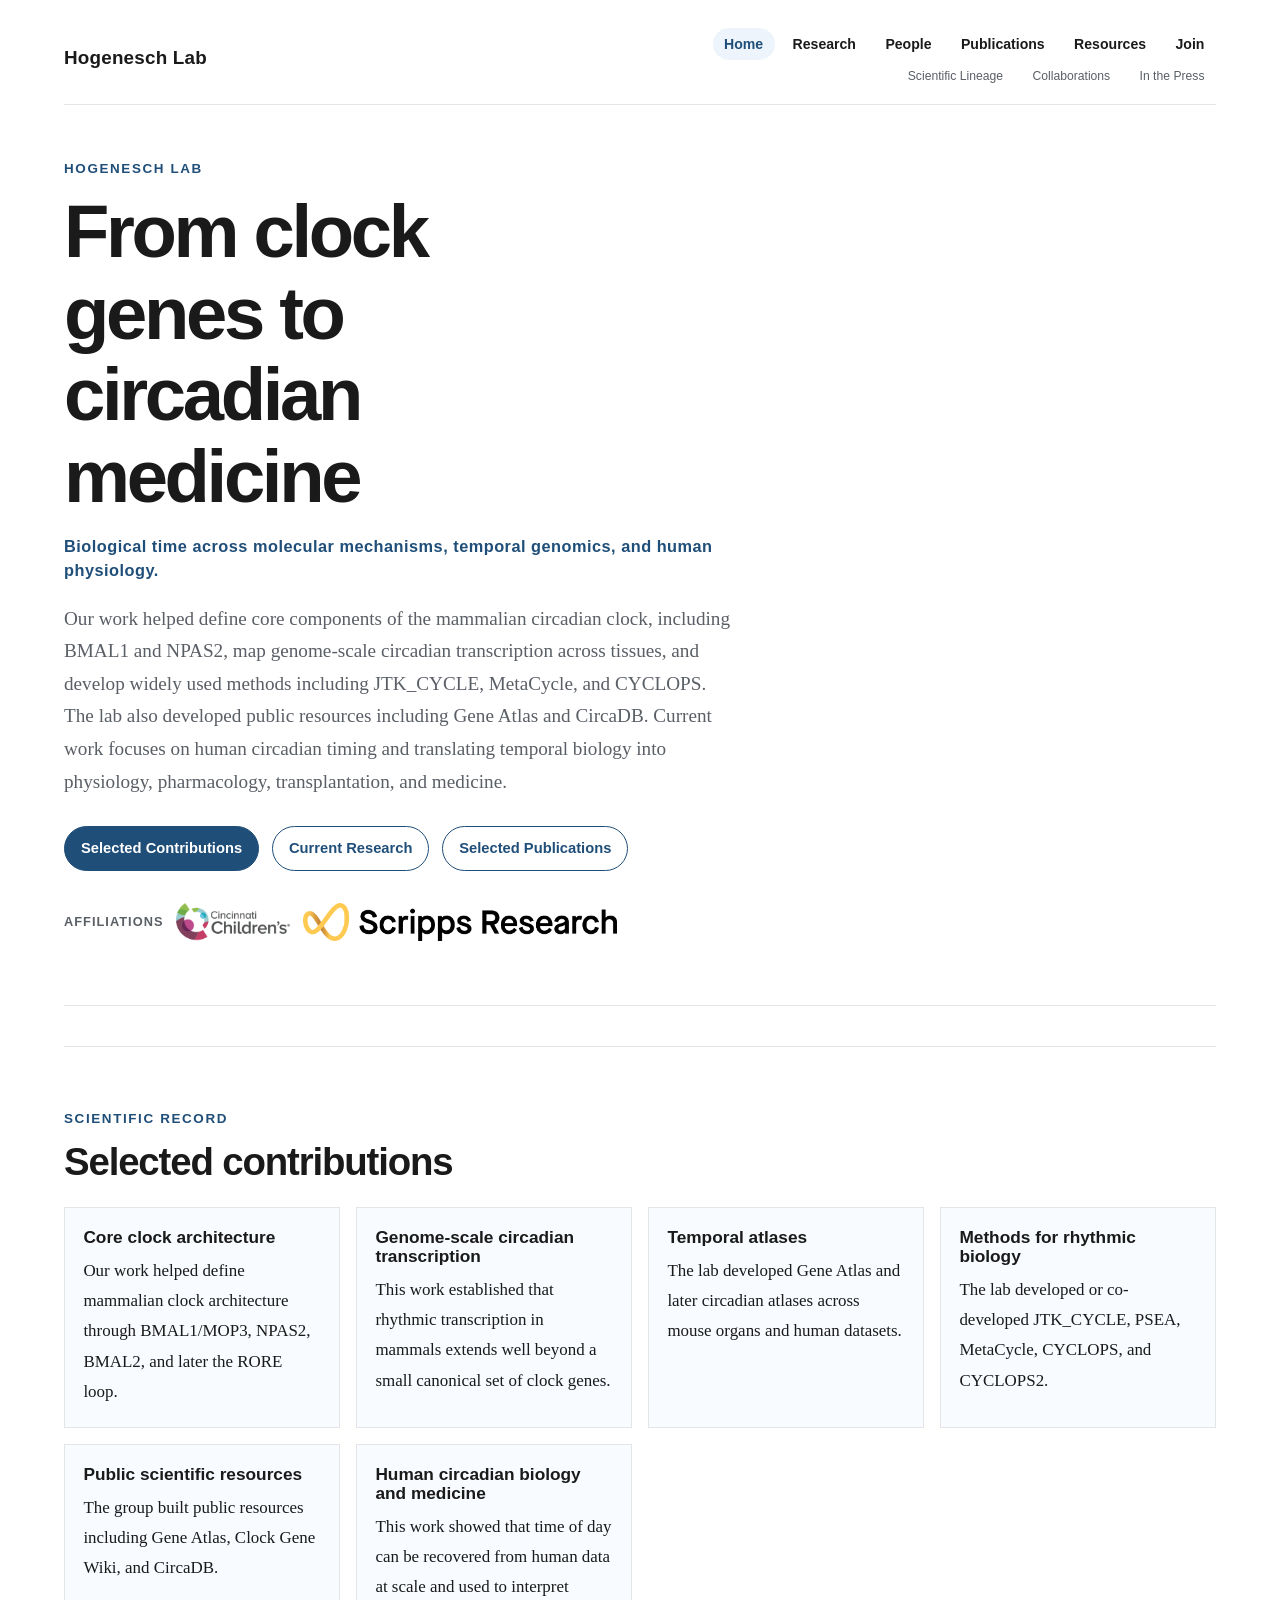
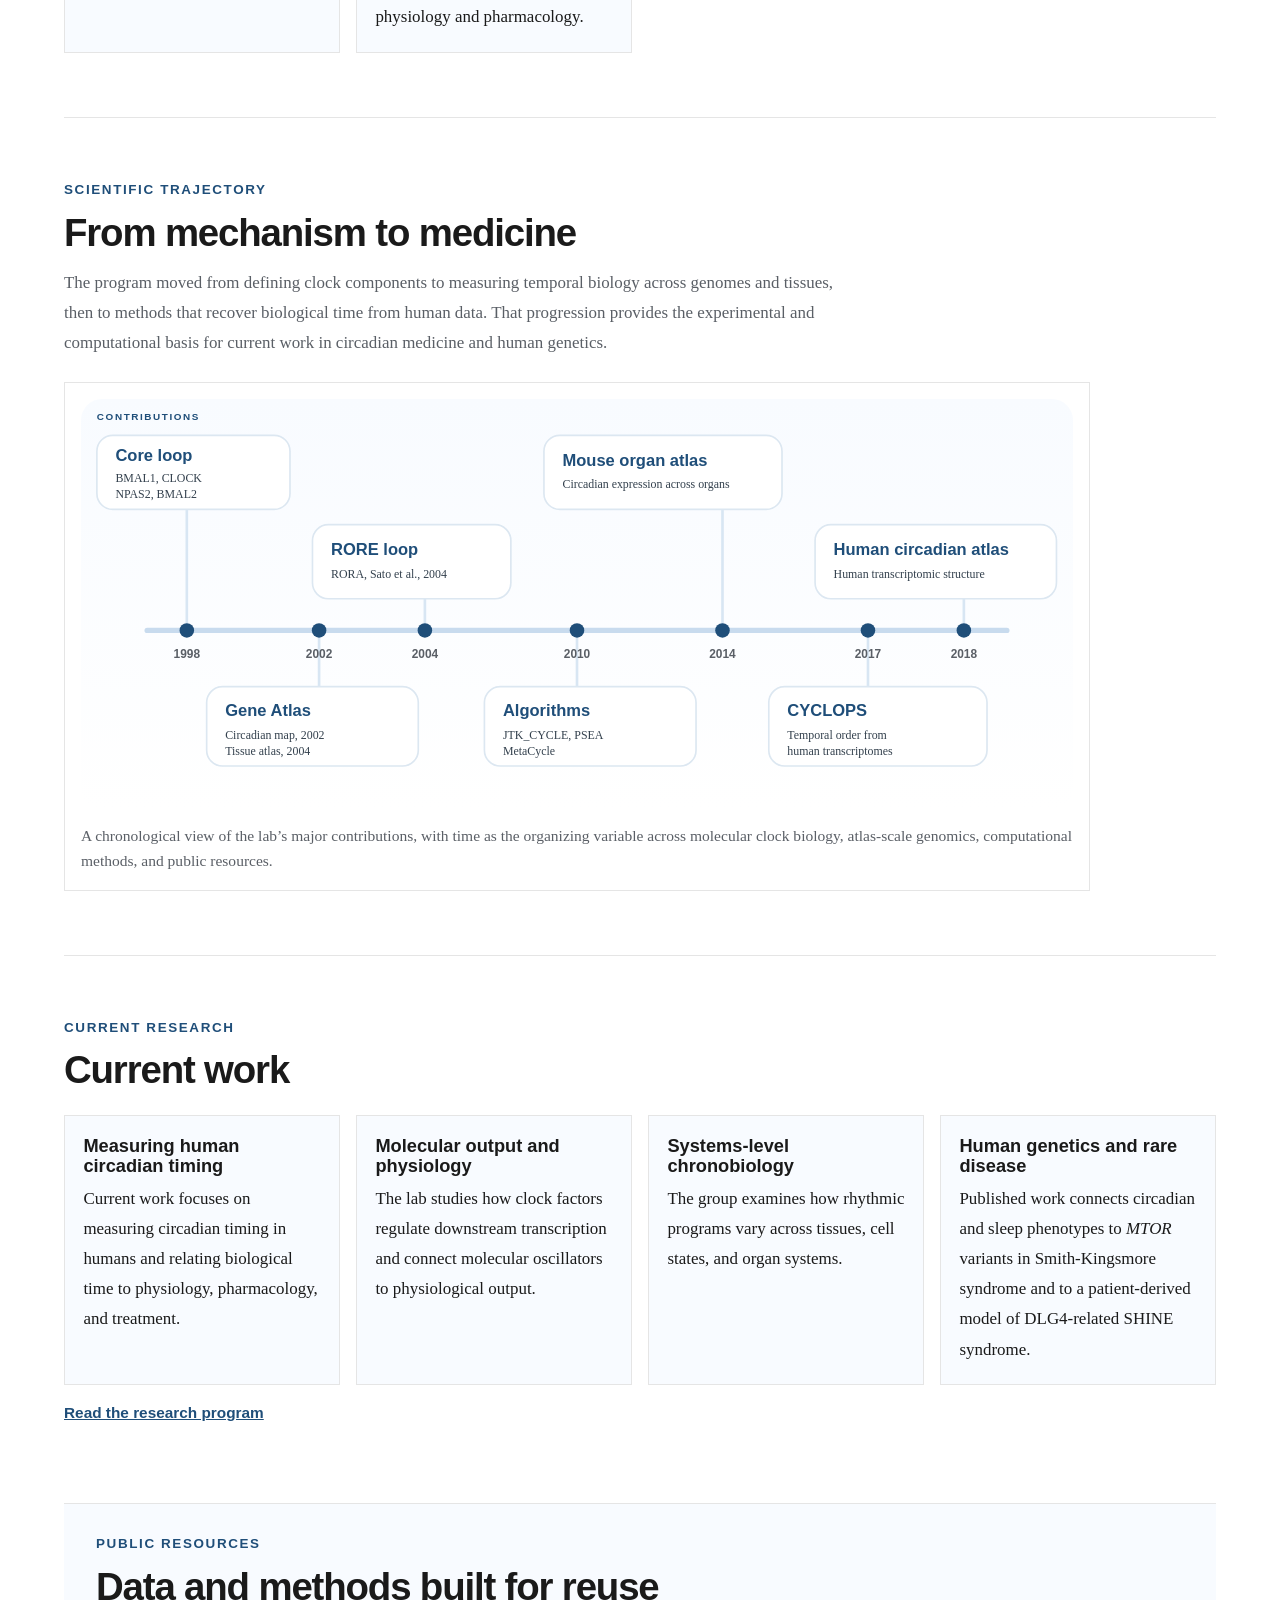
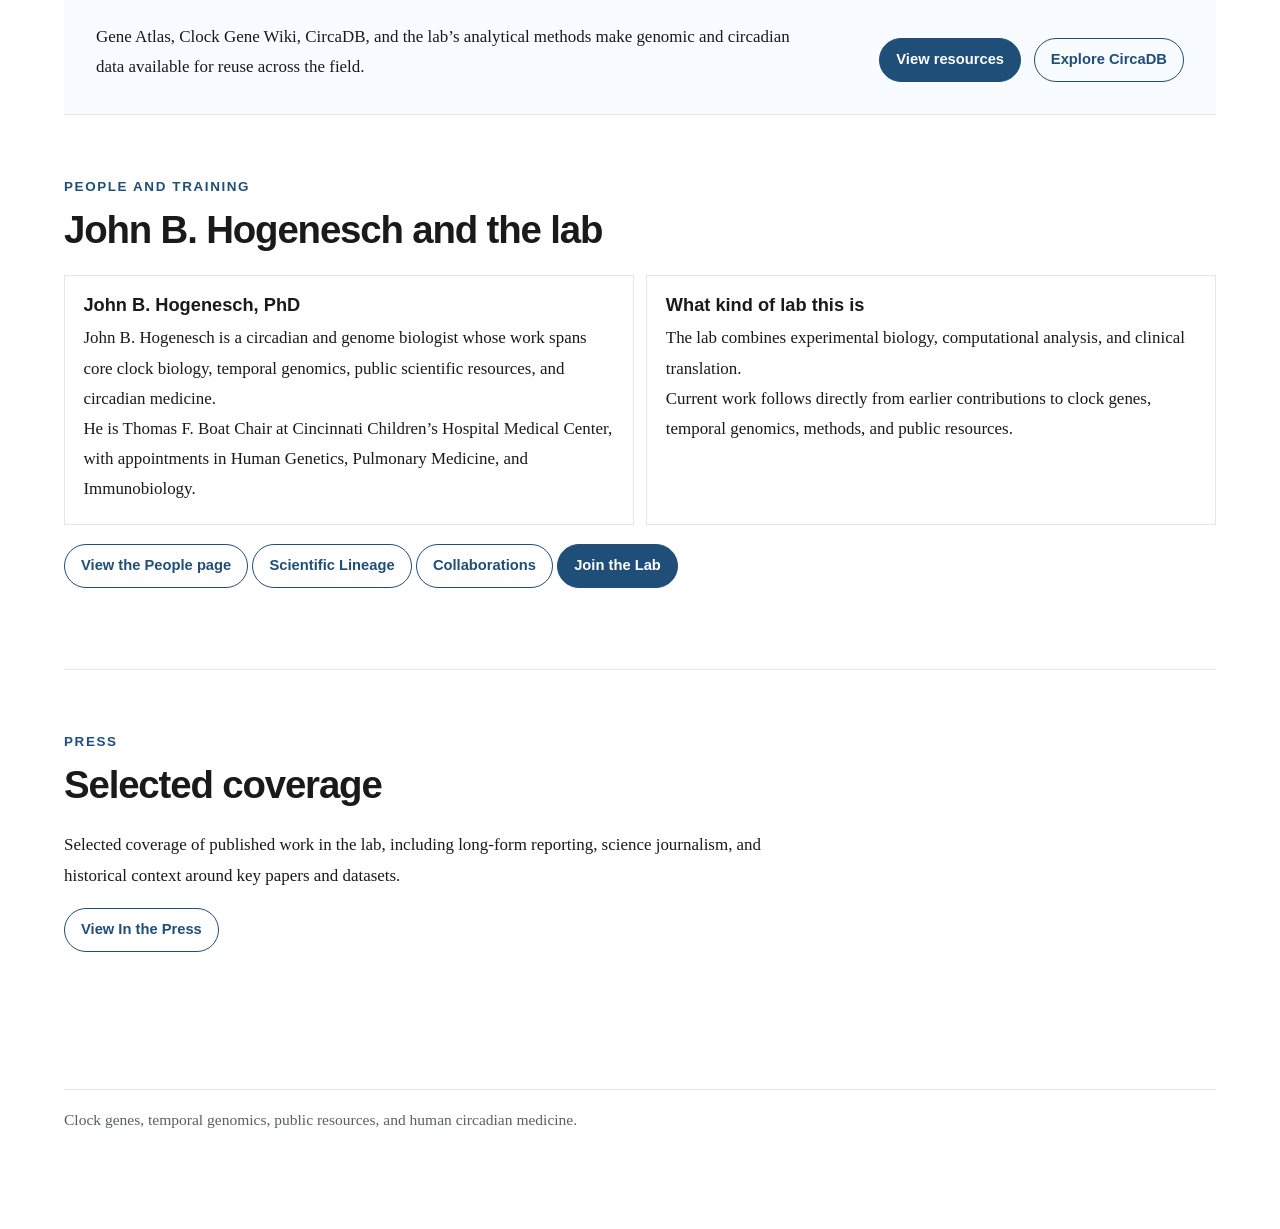
==== commit 849fde35: "Improve timeline label spacing and readability" ====
--- a/index.html
+++ b/index.html
@@ -20,14 +20,14 @@
 with contributions in BMAL1, NPAS2, temporal genomics, methods, and
 public resources.">
   <meta property="og:url" content="https://hogeneschlab.org/">
-  <meta property="og:image" content="https://hogeneschlab.org/assets/images/landmark-contributions-map.png?v=20260314-4">
+  <meta property="og:image" content="https://hogeneschlab.org/assets/images/landmark-contributions-map.png?v=20260911-1">
   <meta name="twitter:card" content="summary_large_image">
   <meta name="twitter:title" content="Hogenesch Lab">
   <meta name="twitter:description" content="Hogenesch Lab studies
 circadian biology from core clock genes to human circadian medicine,
 with contributions in BMAL1, NPAS2, temporal genomics, methods, and
 public resources.">
-  <meta name="twitter:image" content="https://hogeneschlab.org/assets/images/landmark-contributions-map.png?v=20260314-4">
+  <meta name="twitter:image" content="https://hogeneschlab.org/assets/images/landmark-contributions-map.png?v=20260911-1">
   <link rel="stylesheet" href="styles.css?v=20260911-2">
 </head>
 <body>
@@ -167,7 +167,7 @@
 </p>
 </div>
 <figure class="feature-figure">
-<img src="assets/images/landmark-contributions-map.svg?v=20260318-1" alt="Chronological timeline showing the lab's contributions across clock biology, atlases, algorithms, human ordering, and public resources." />
+<img src="assets/images/landmark-contributions-map.svg?v=20260911-1" alt="Chronological timeline showing the lab's contributions across clock biology, atlases, algorithms, human ordering, and public resources." />
 <figcaption>
 A chronological view of the lab’s major contributions, with time as the
 organizing variable across molecular clock biology, atlas-scale
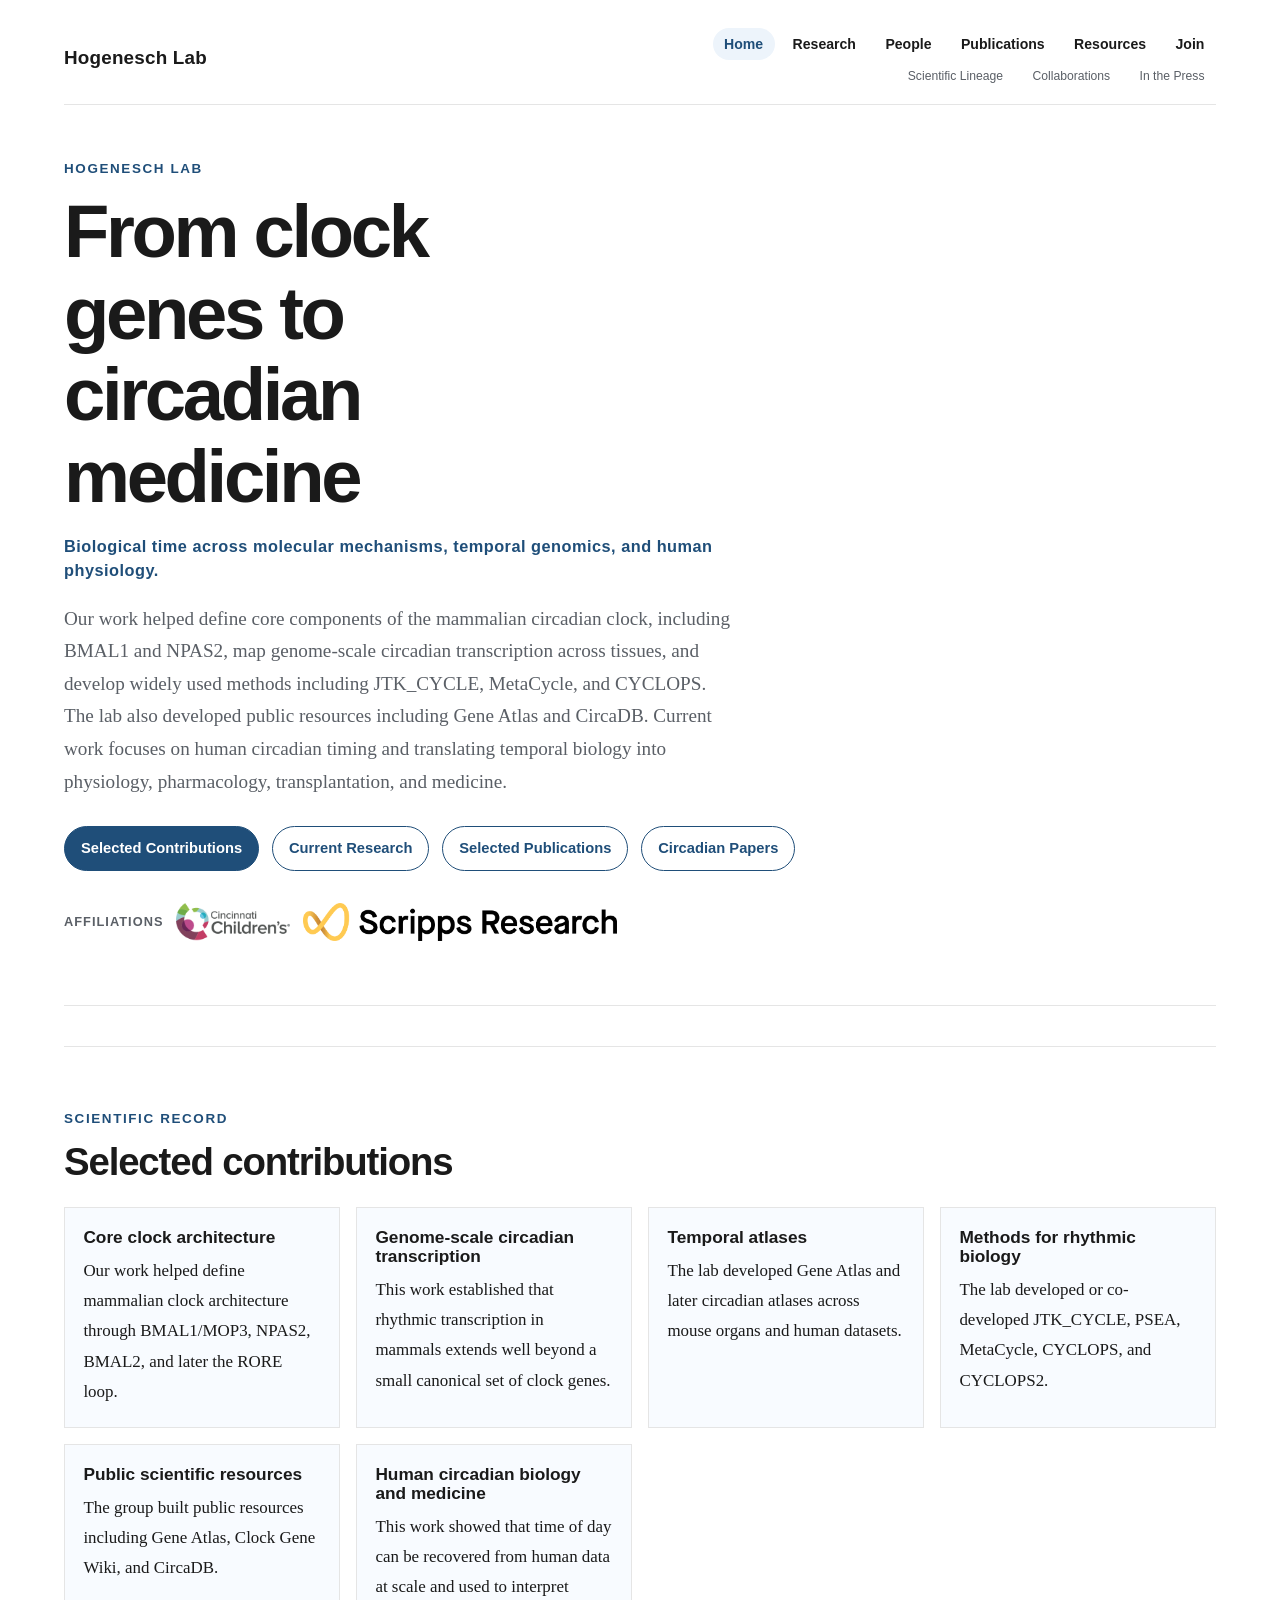
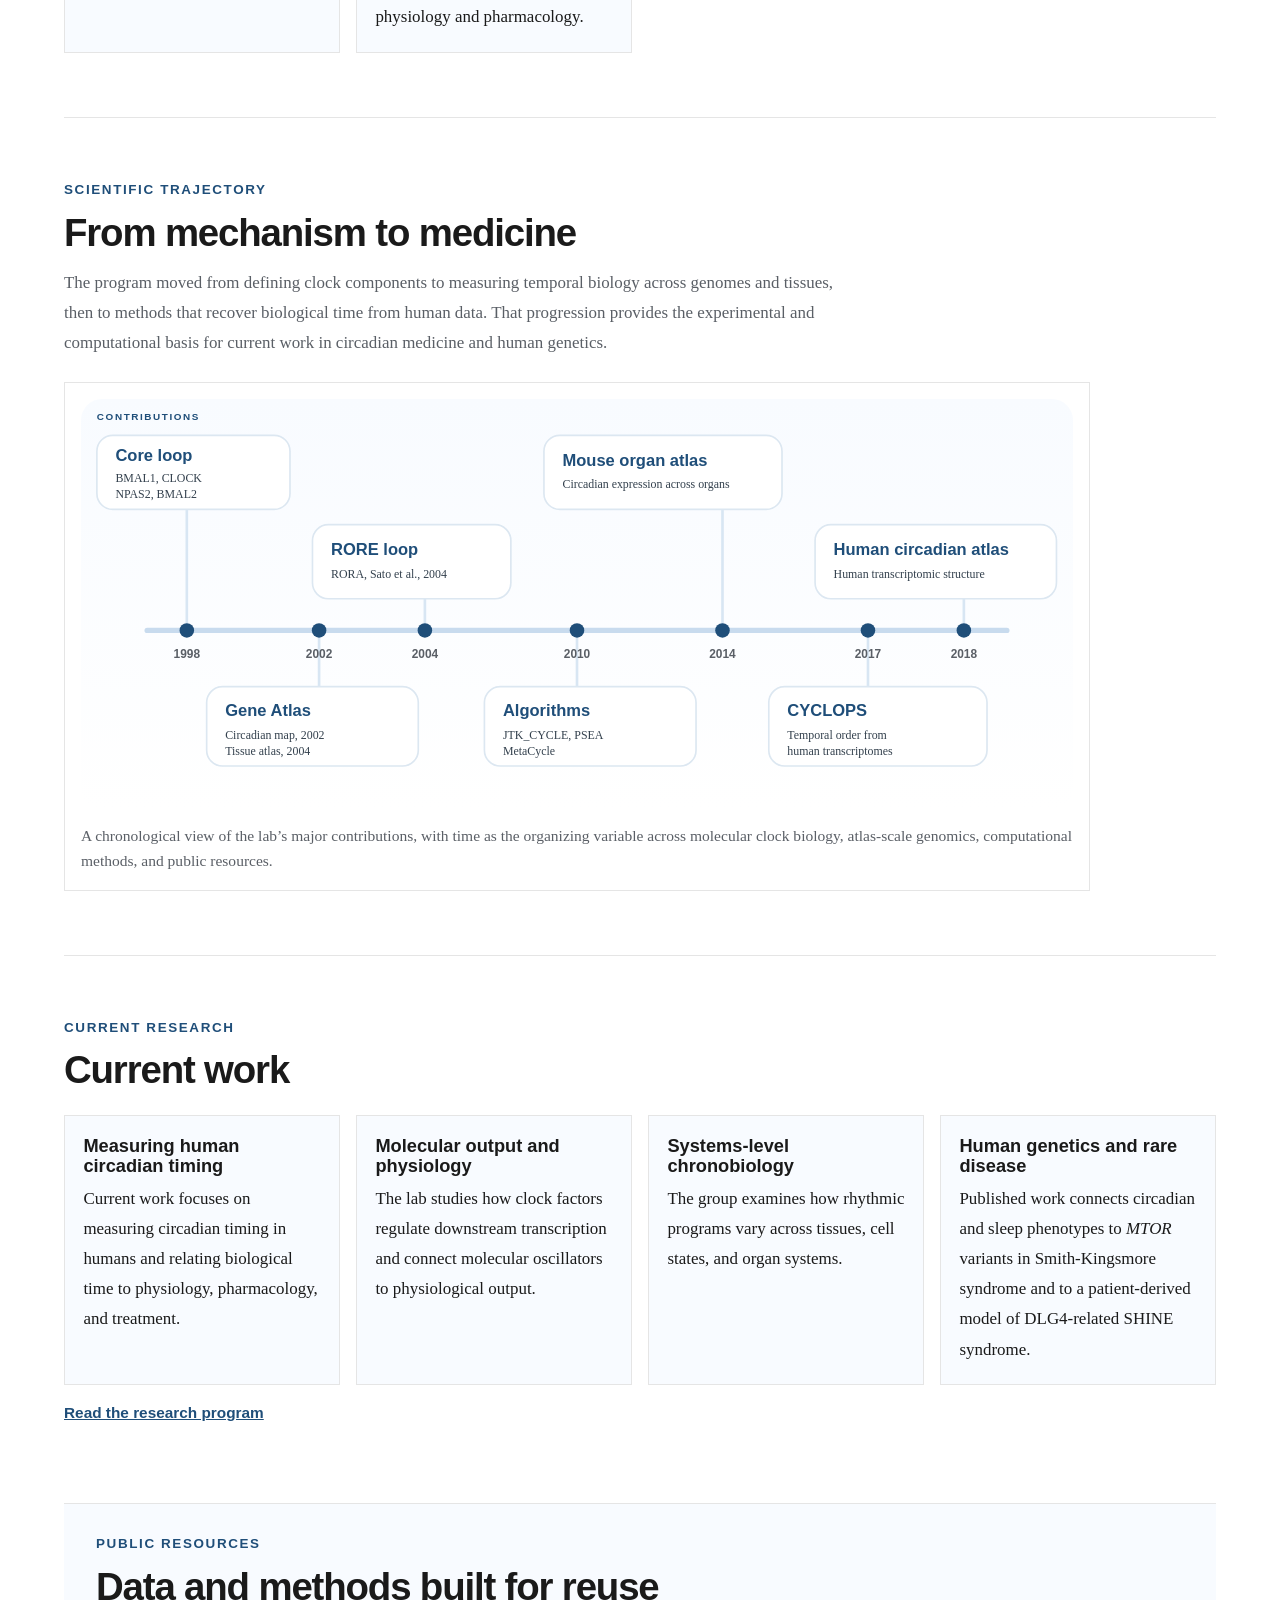
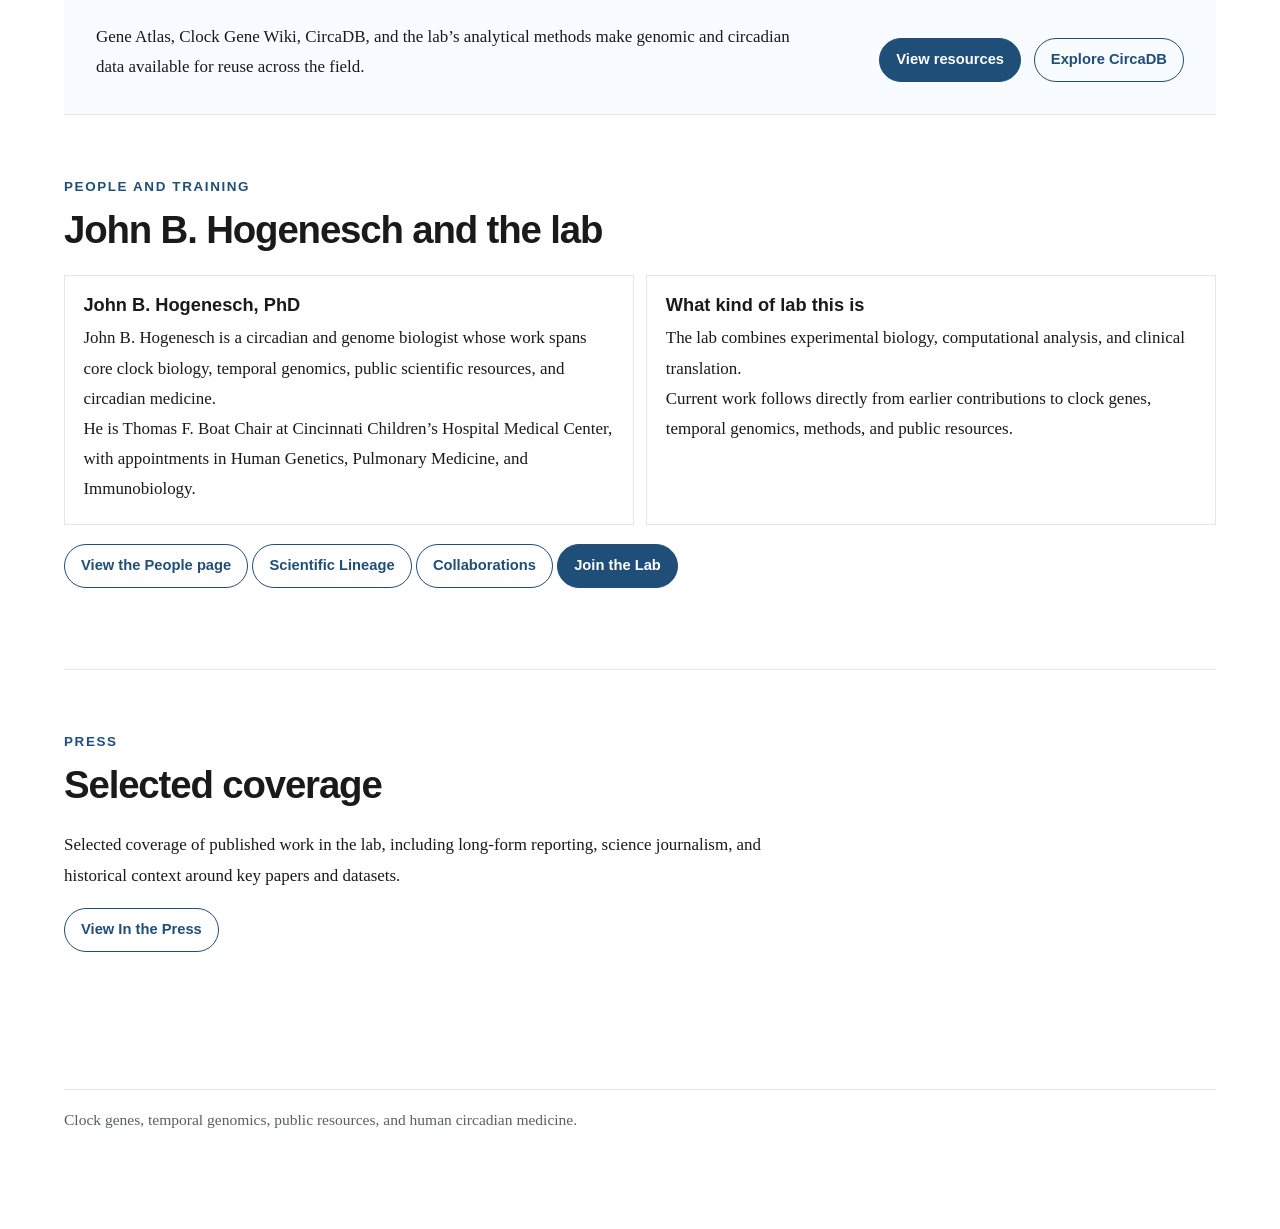
==== commit 2379f921: "Launch Circadian Papers with a curated research digest" ====
--- a/index.html
+++ b/index.html
@@ -75,7 +75,8 @@
 <a class="button button-secondary" href="#current-research">Current
 Research</a>
 <a class="button button-secondary" href="publications.html">Selected
-Publications</a></p>
+Publications</a>
+<a class="button button-secondary" href="circadian-papers.html">Circadian Papers</a></p>
 </div>
 <div class="logo-strip">
 <p><span class="logo-strip-label">Affiliations</span>
